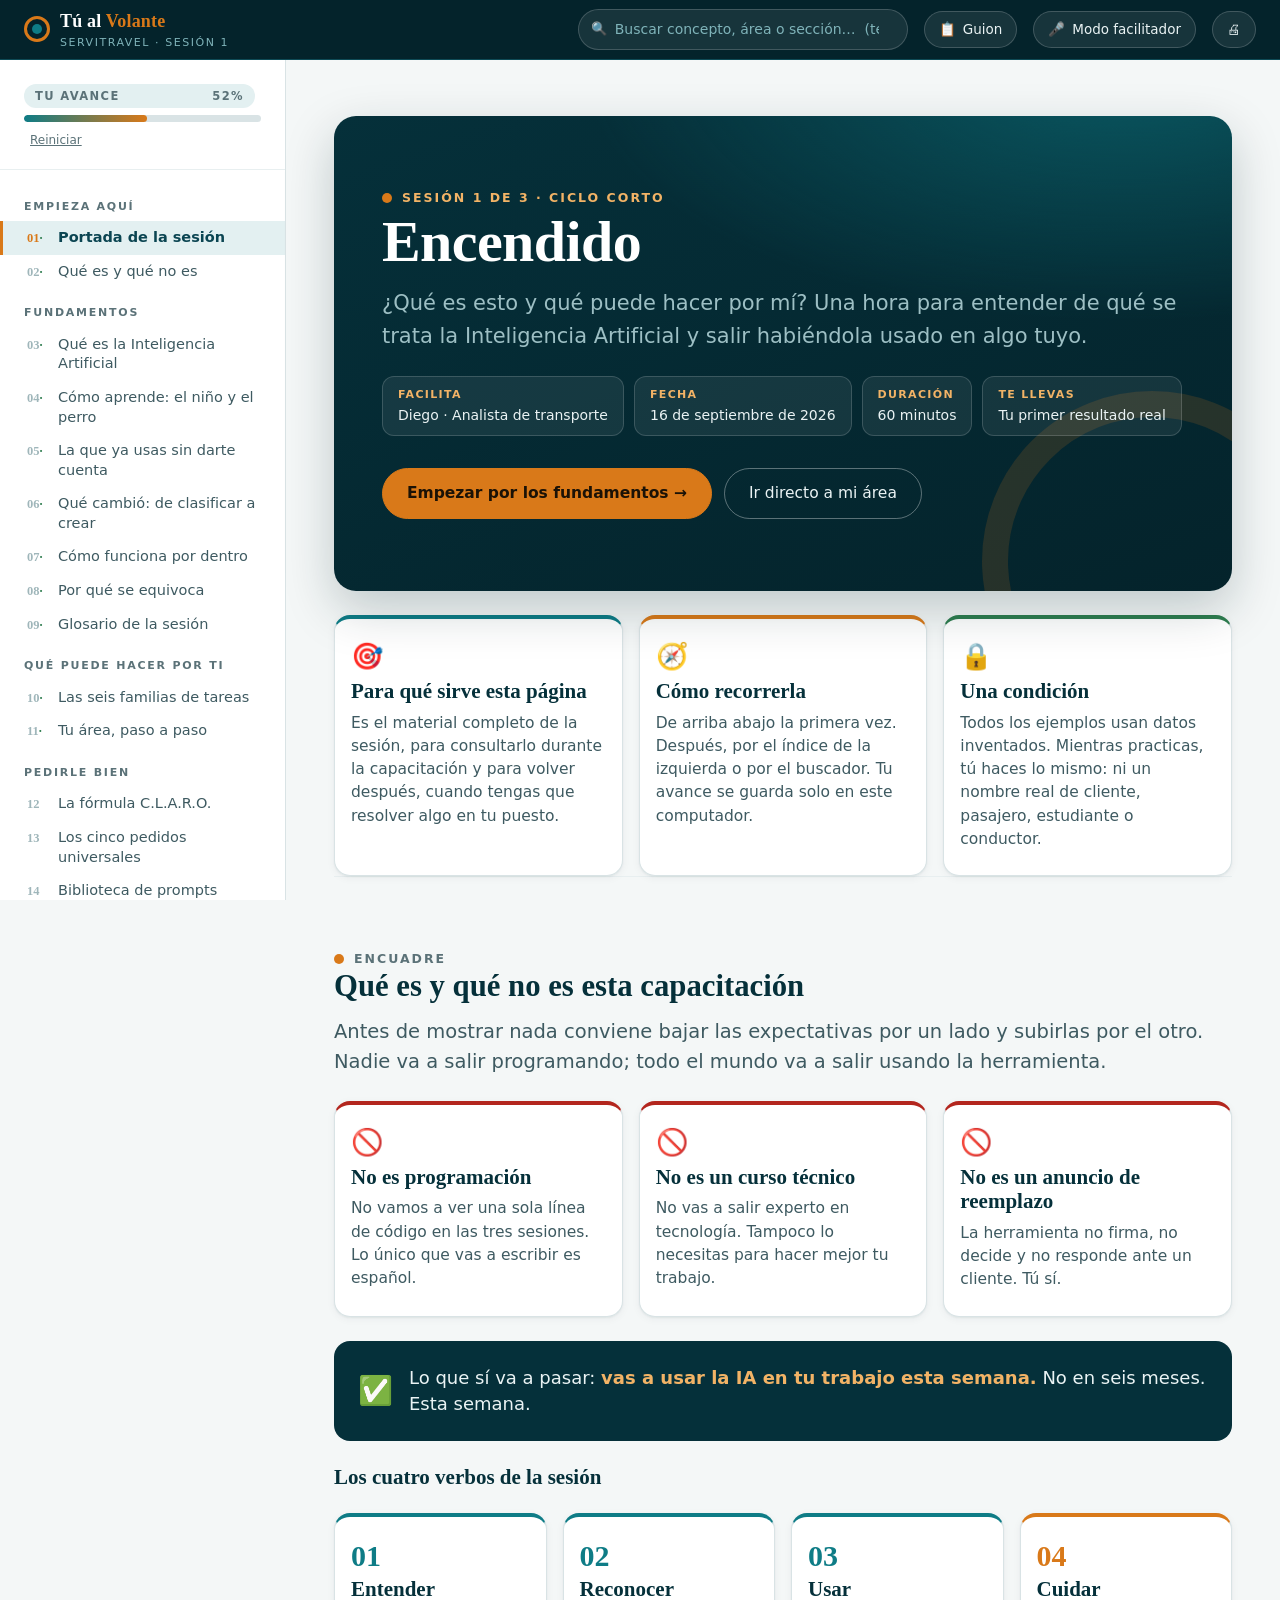
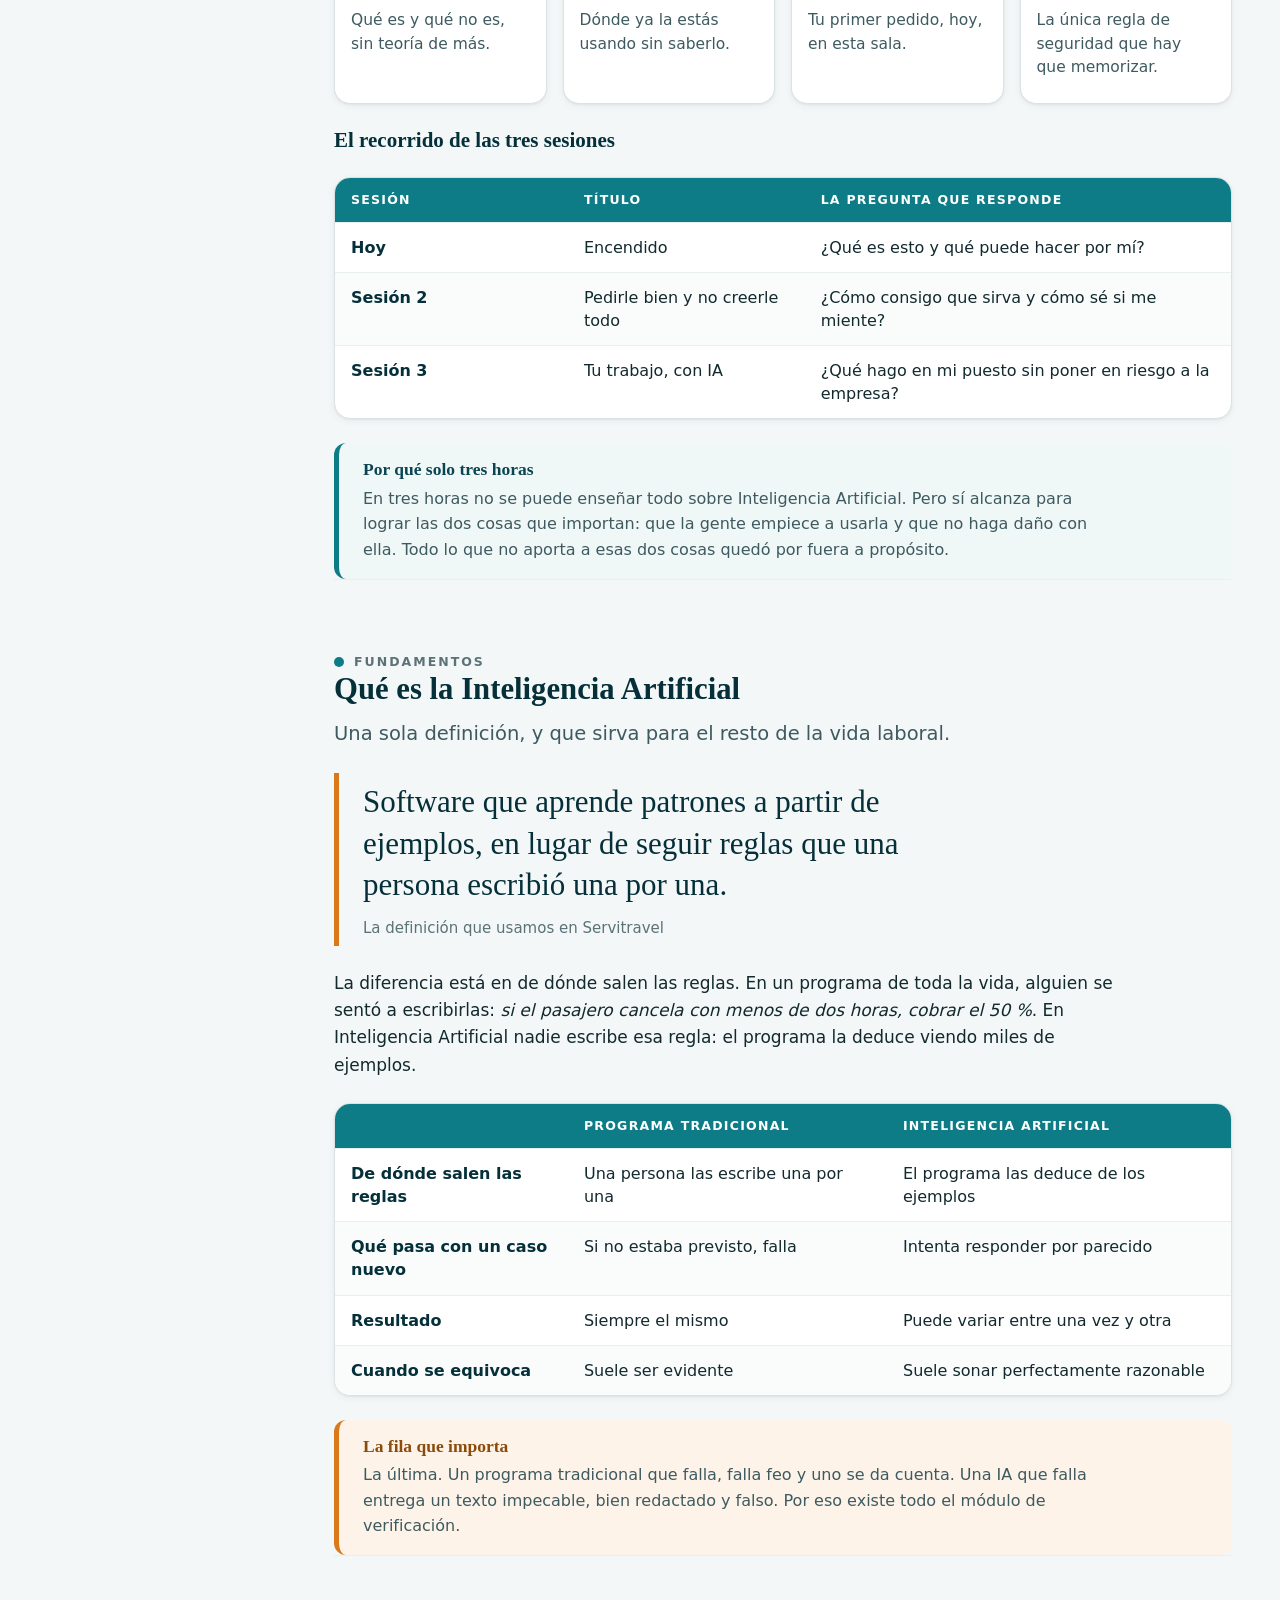
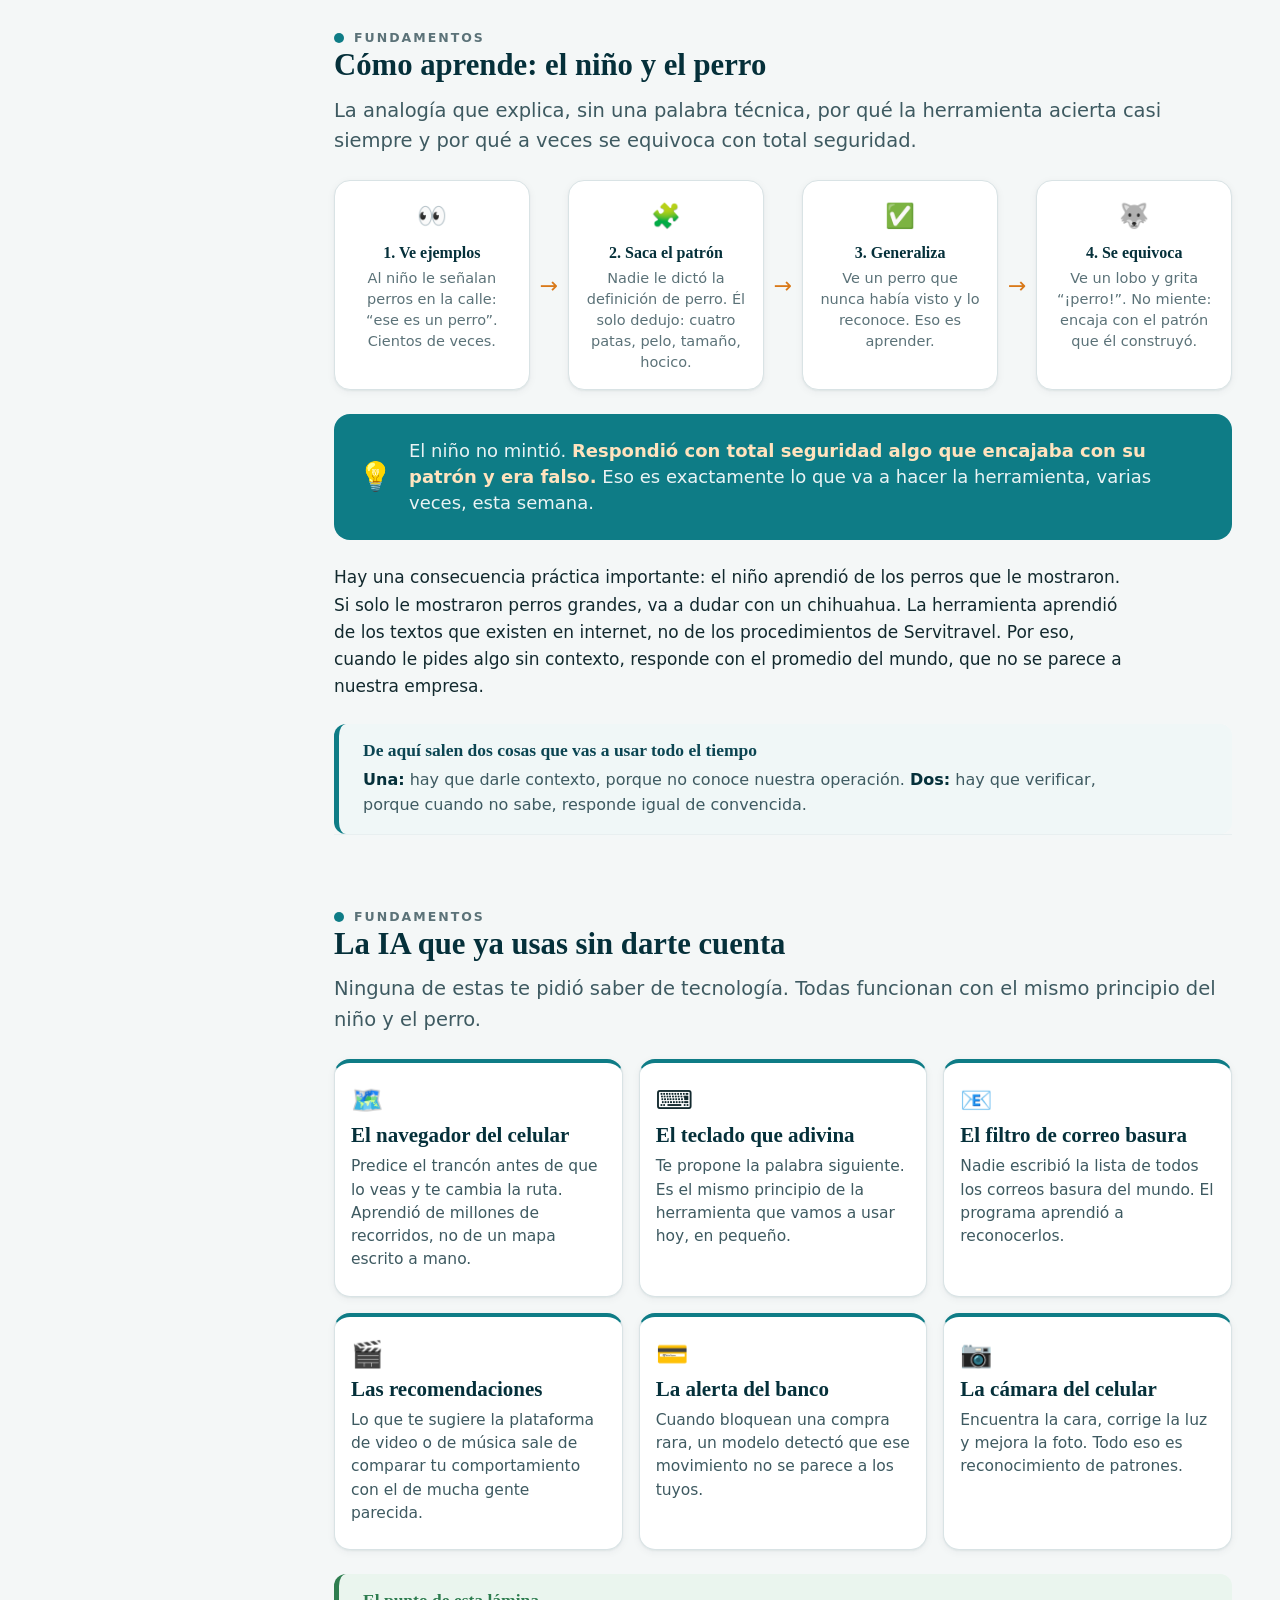
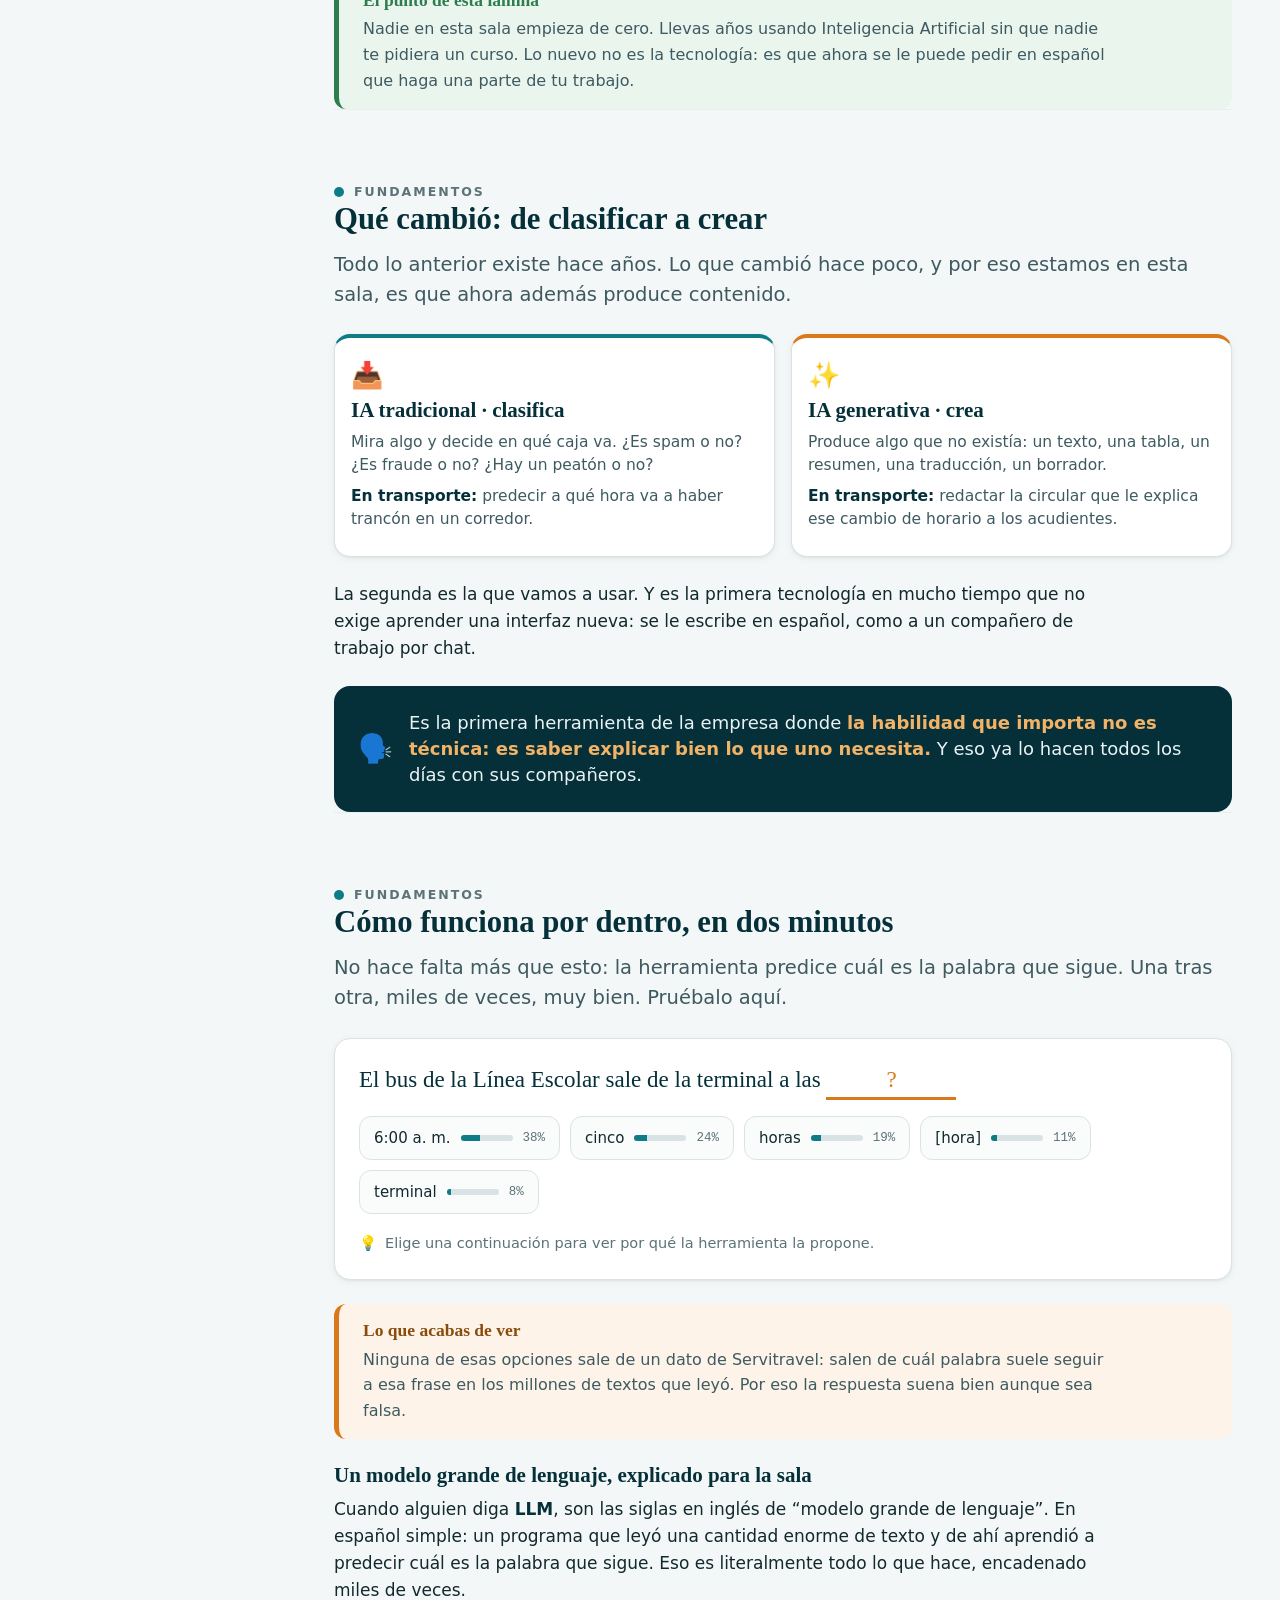
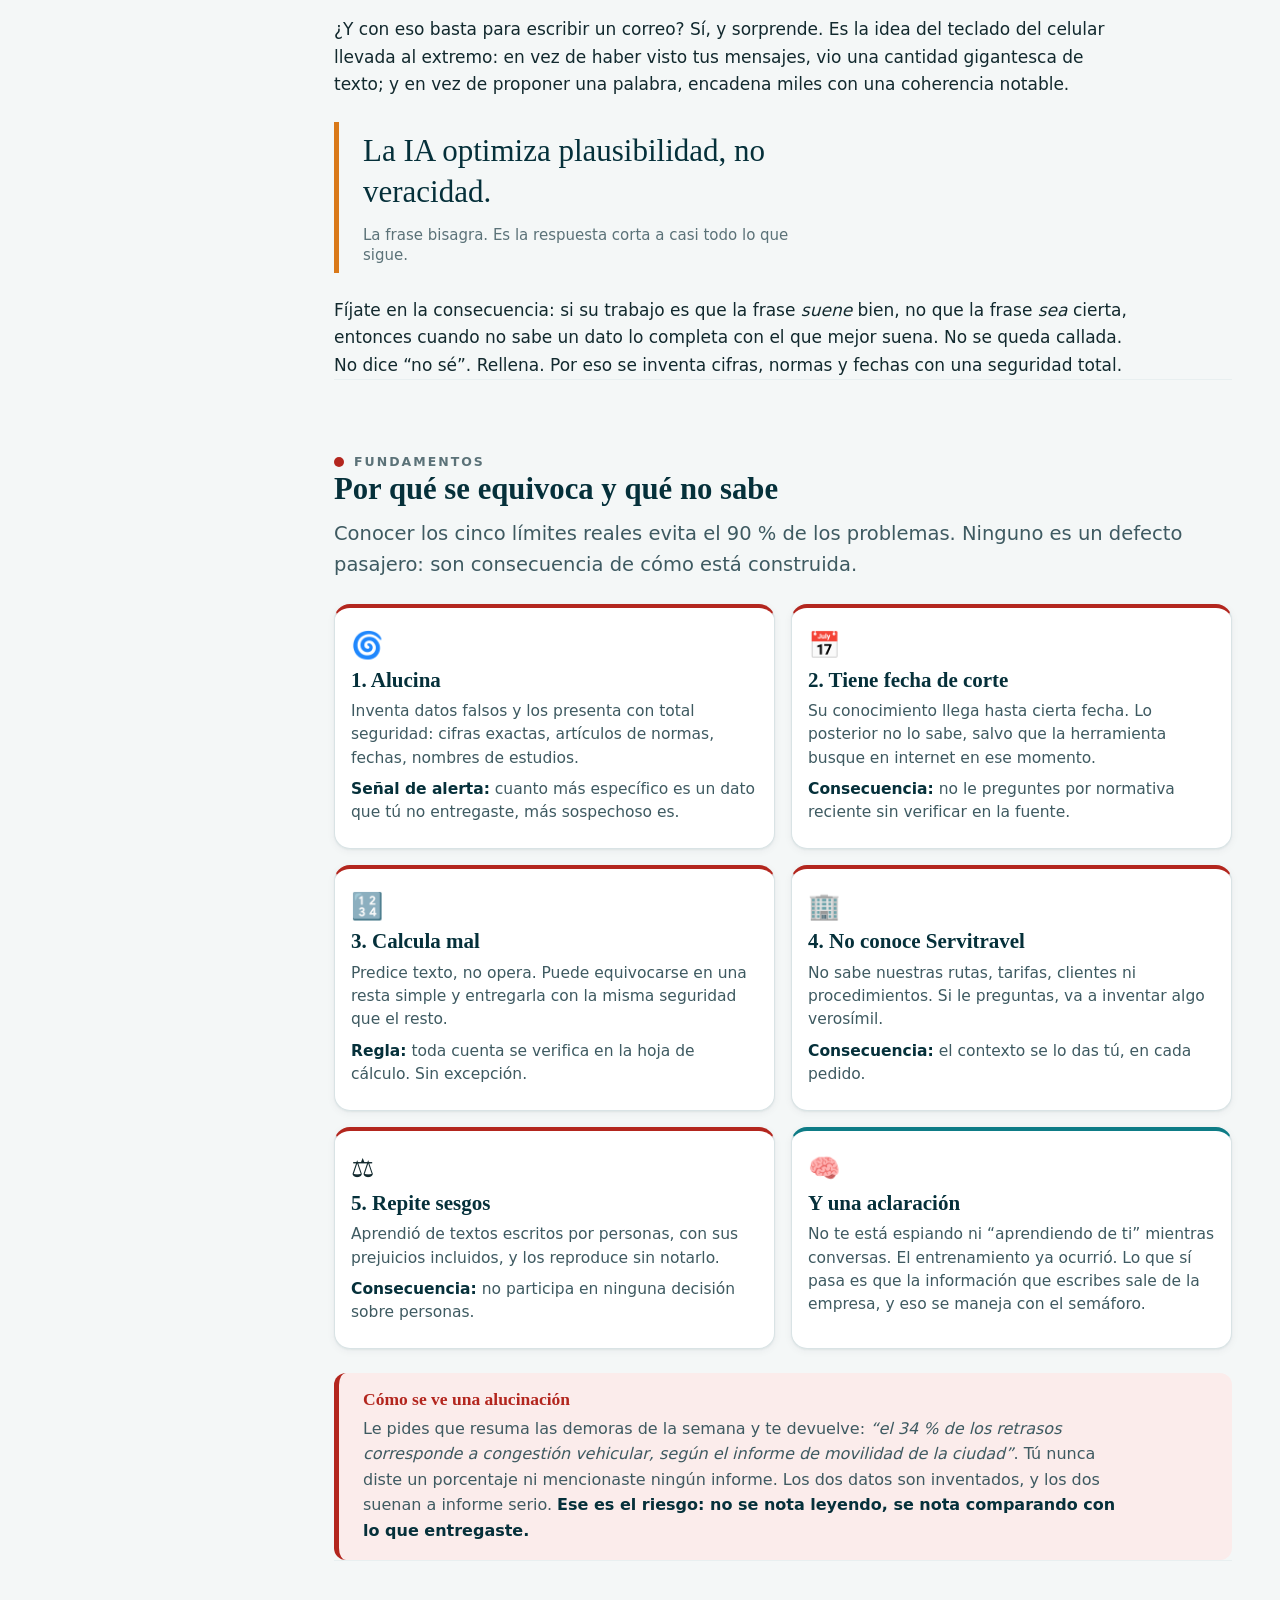
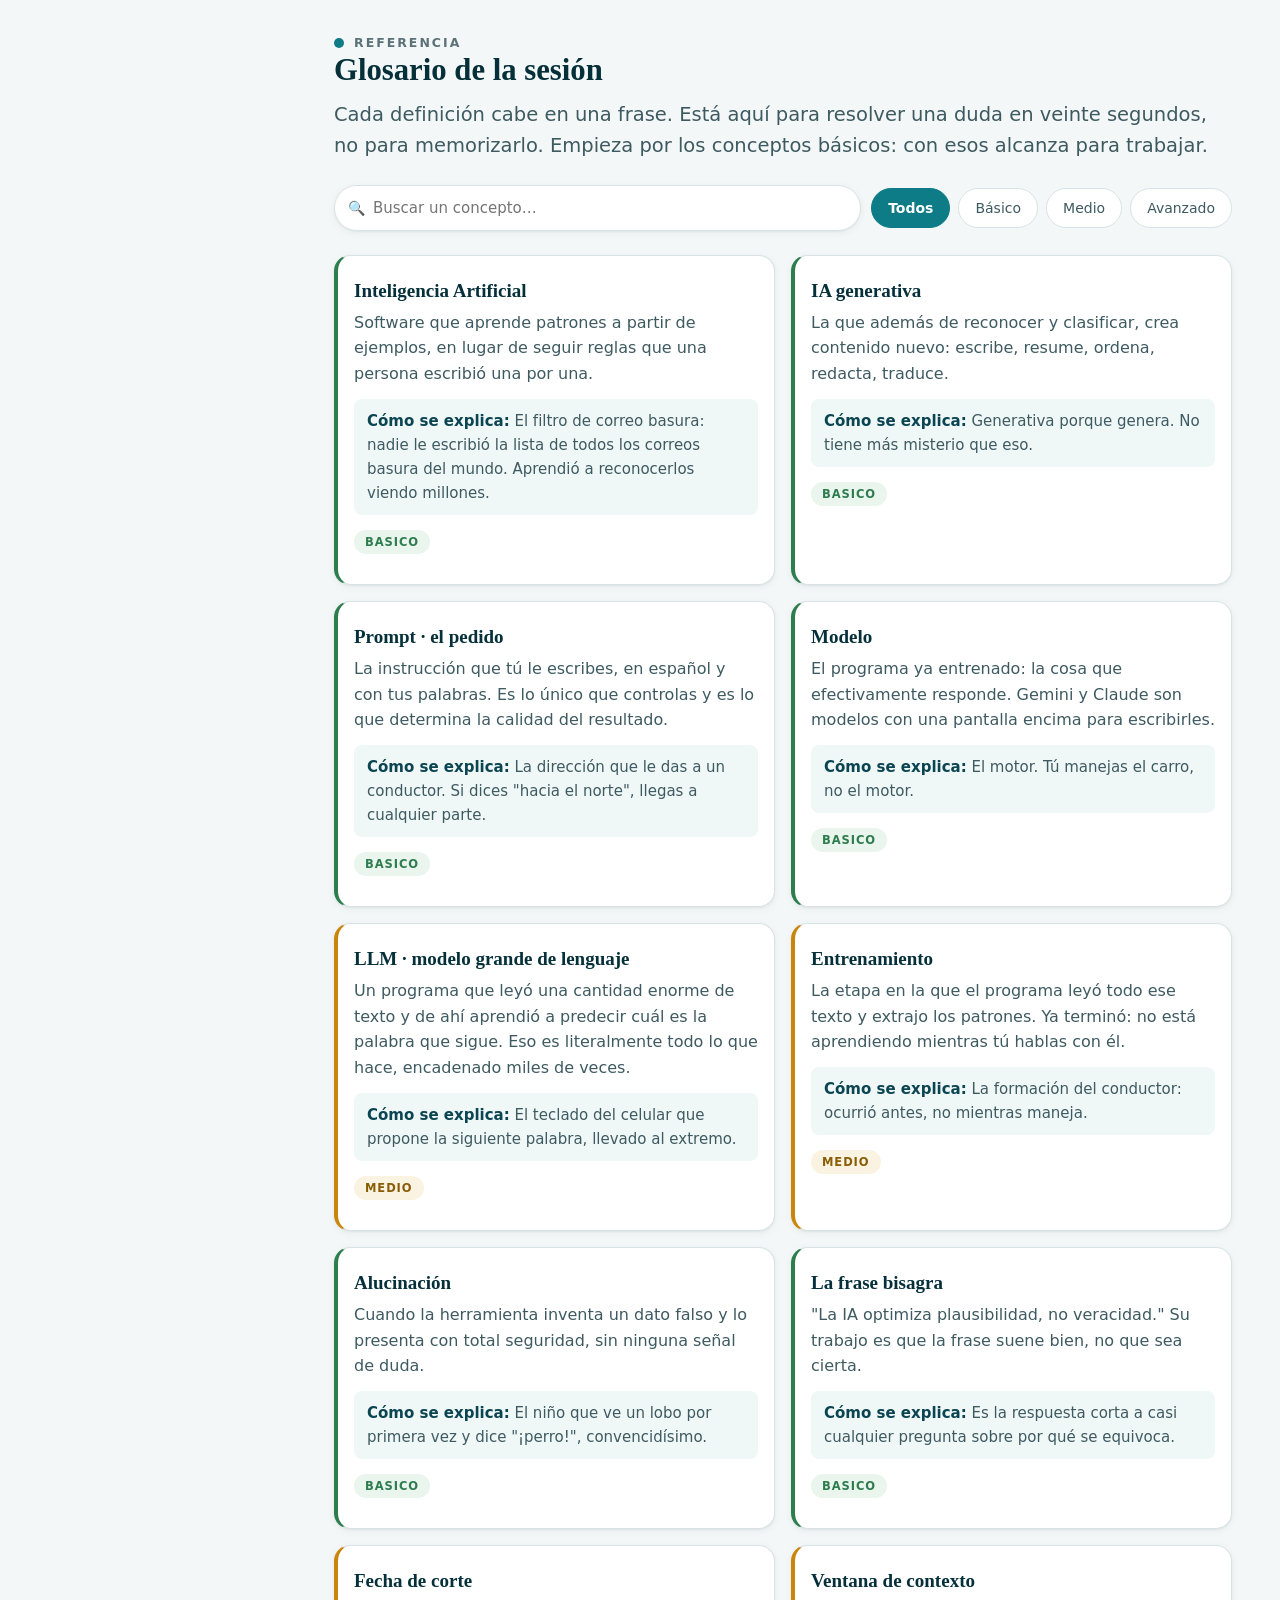
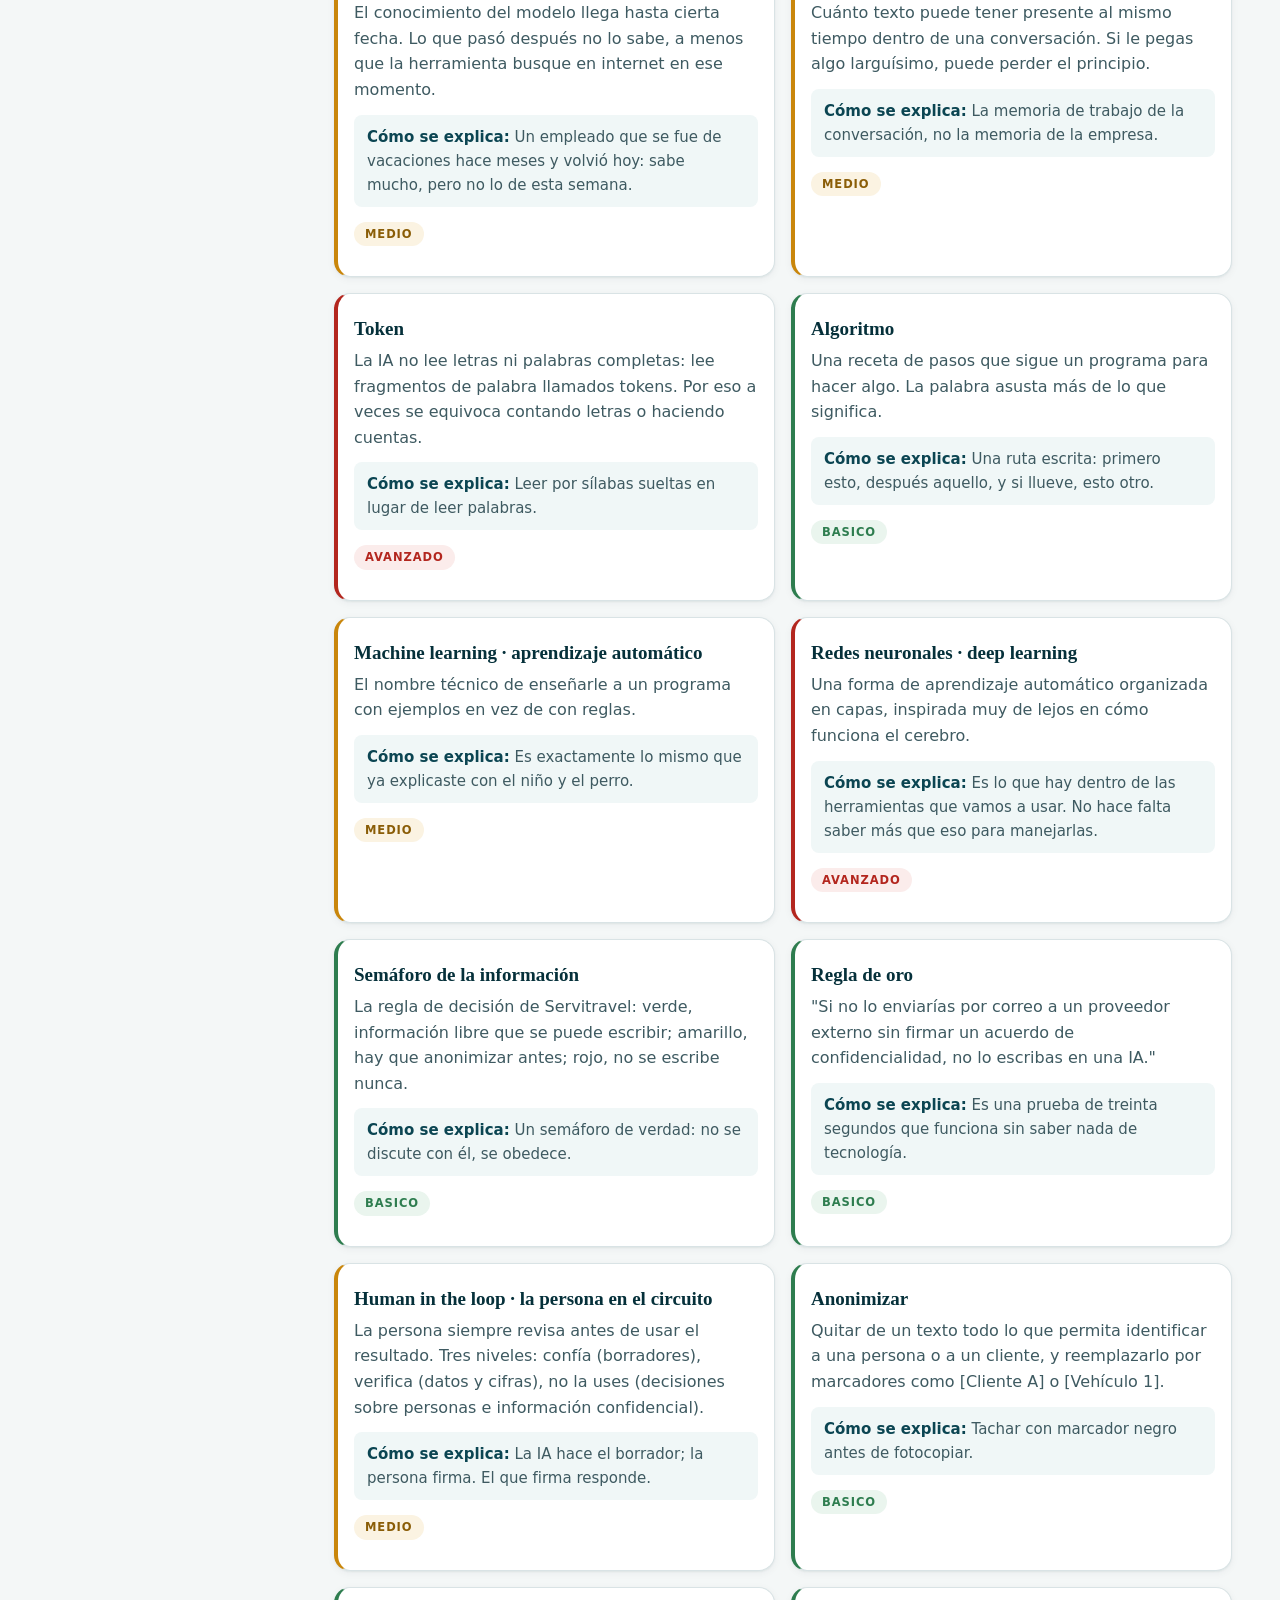
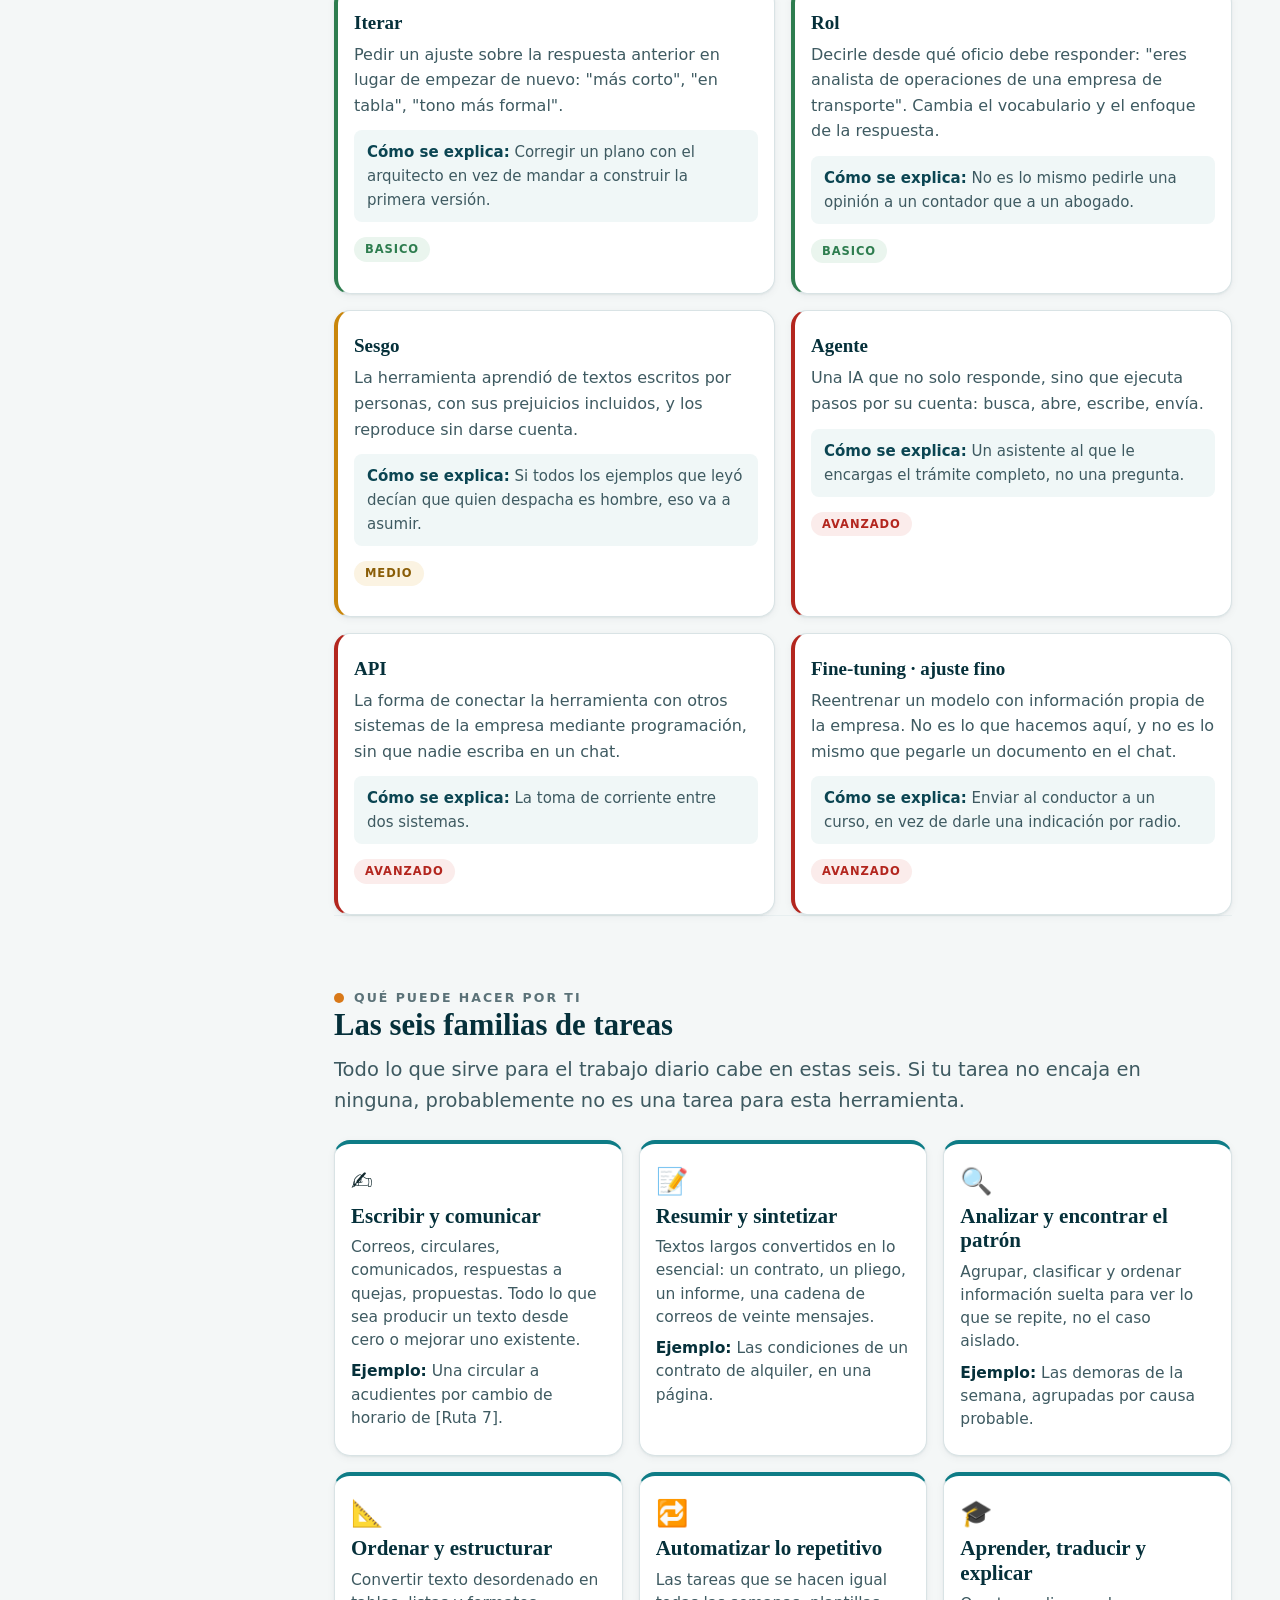
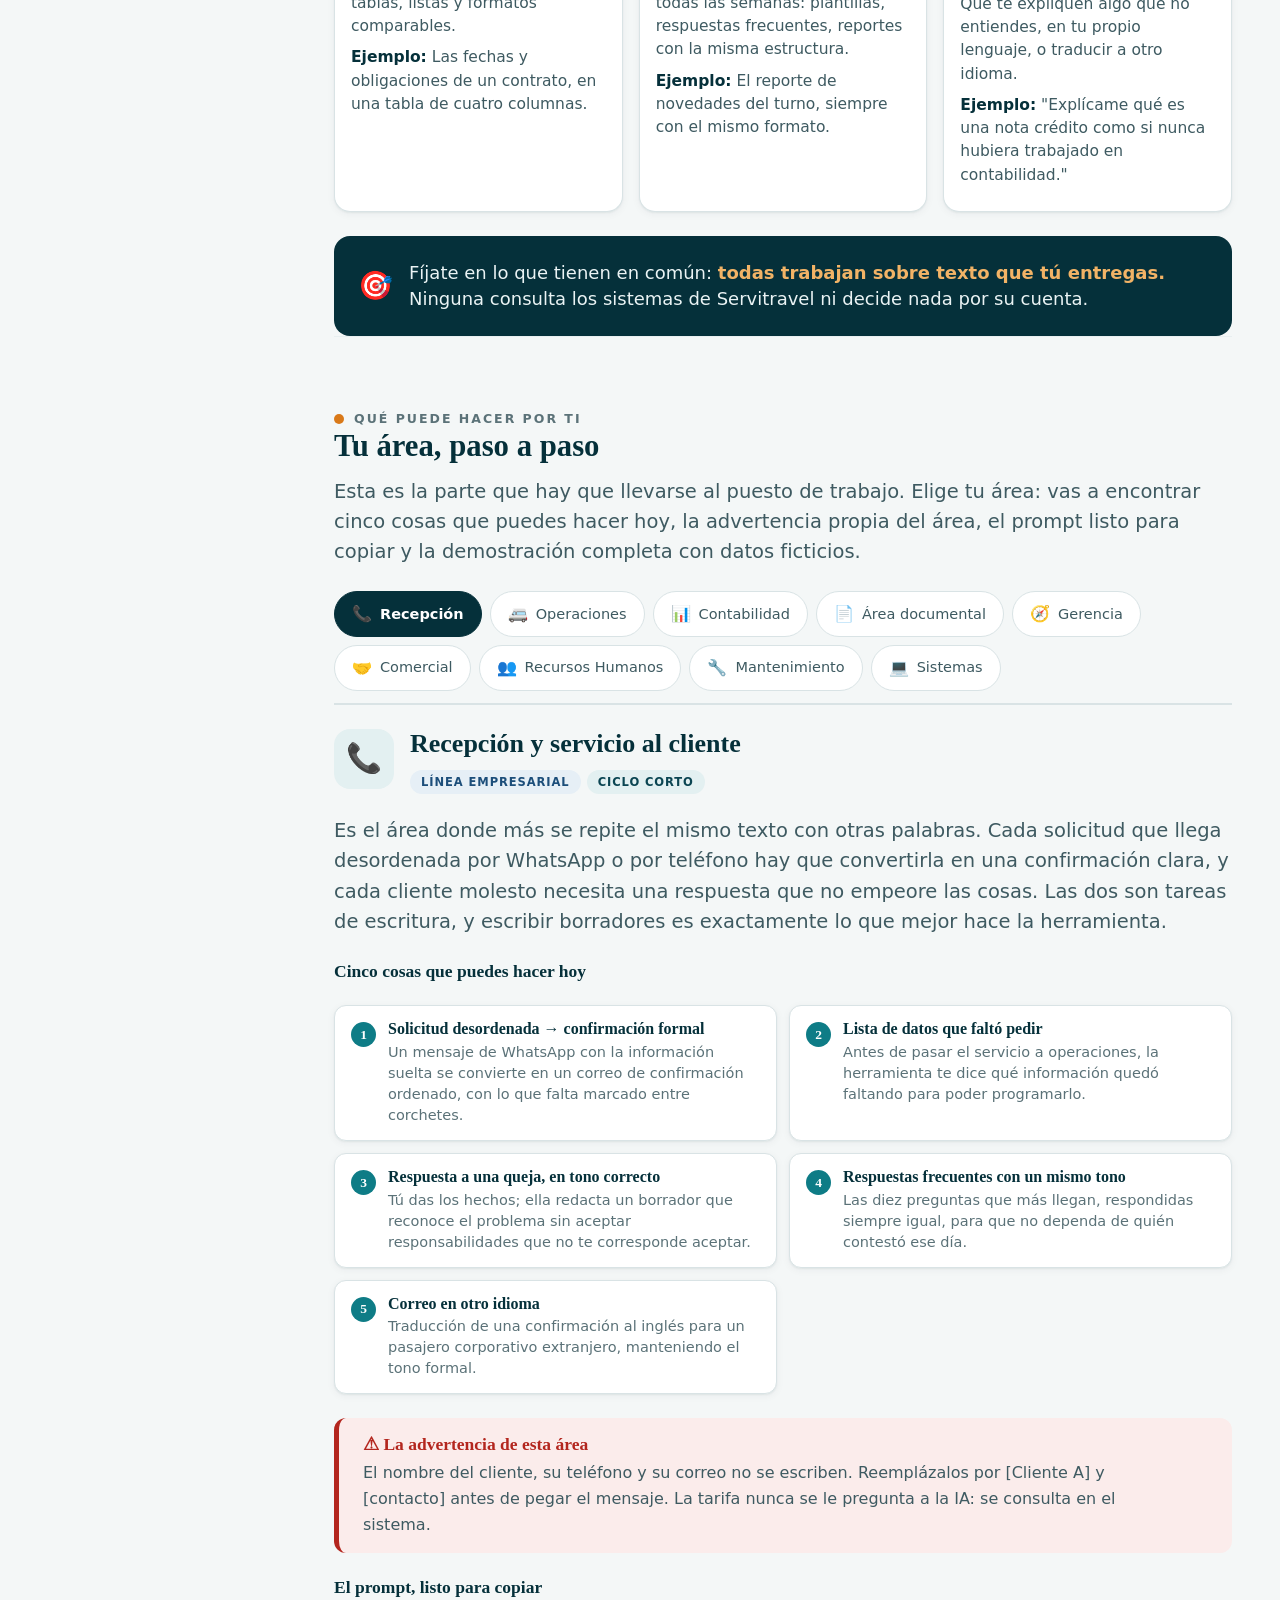
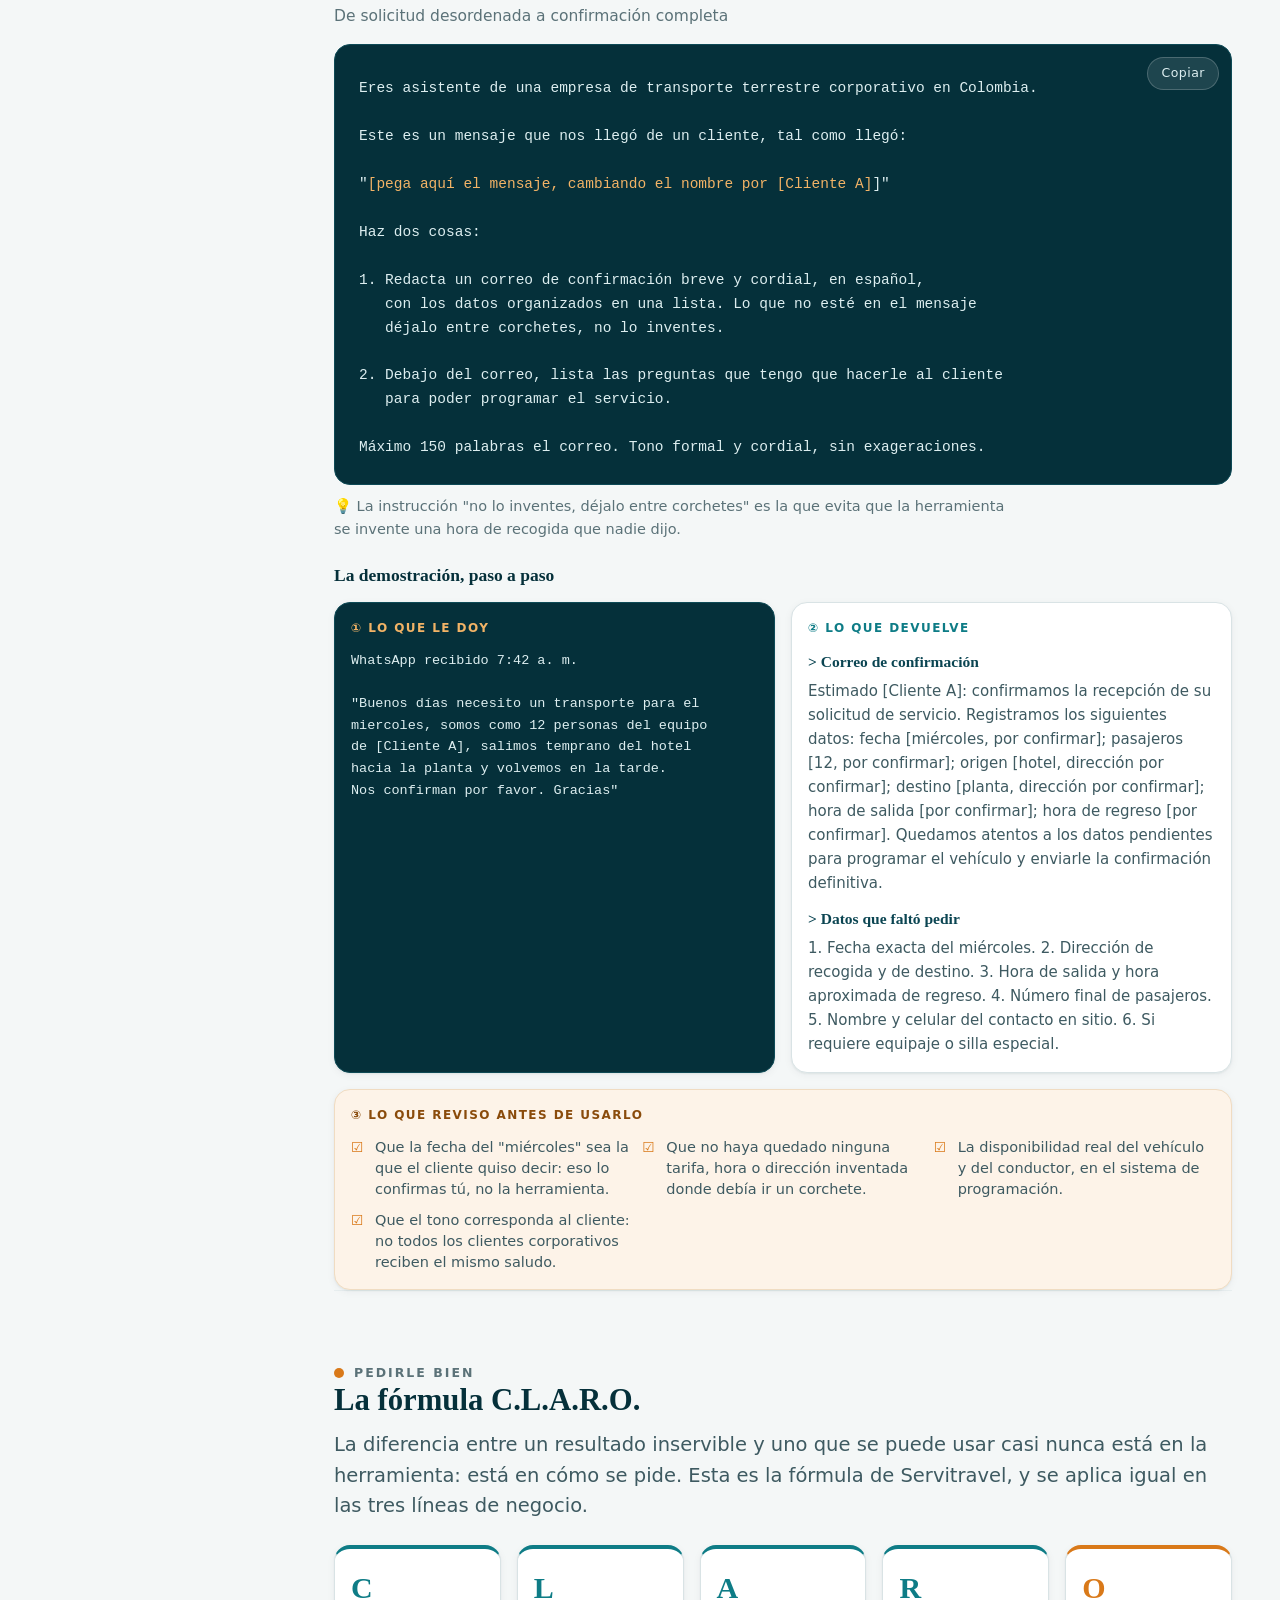
==== index.html @ c2499830 "Publica la Sesión 1 · Encendido como sitio navegable Material de la capacitación Tú al Volante · IA " ====
<!DOCTYPE html>
<html lang="es">
<head>
<meta charset="UTF-8">
<meta name="viewport" content="width=device-width, initial-scale=1">
<title>Tú al Volante · Sesión 1: Encendido · Servitravel</title>
<meta name="description" content="Capacitación interna de Servitravel en Inteligencia Artificial aplicada al trabajo diario. Sesión 1: Encendido.">
<link rel="stylesheet" href="assets/css/estilos.css">
<link rel="icon" href="data:image/svg+xml,<svg xmlns='http://www.w3.org/2000/svg' viewBox='0 0 100 100'><circle cx='50' cy='50' r='44' fill='none' stroke='%23D97919' stroke-width='12'/><circle cx='50' cy='50' r='18' fill='%230E7C86'/></svg>">
</head>
<body>

<!-- ============================ BARRA SUPERIOR ============================ -->
<header class="barra">
  <button class="boton-barra abrir-menu" id="btn-menu" aria-label="Abrir el índice">☰</button>

  <a href="#inicio" class="marca">
    <span class="rueda" aria-hidden="true"></span>
    <span>Tú al <em>Volante</em>
      <small>Servitravel · Sesión 1</small>
    </span>
  </a>

  <div class="separador"></div>

  <div class="buscador">
    <span class="lupa" aria-hidden="true">🔍</span>
    <input type="search" id="buscador-global" placeholder="Buscar concepto, área o sección…  (tecla /)" aria-label="Buscar en la sesión">
    <div id="resultados-busqueda" class="oculto" role="listbox"></div>
  </div>

  <a href="guion.html" class="boton-barra" title="Guion palabra por palabra de los 60 minutos">📋 <span>Guion</span></a>
  <button class="boton-barra" id="btn-facilitador" aria-pressed="false" title="Muestra el guion, las claves de los ejercicios y los tiempos (tecla F)">
    🎤 <span>Modo facilitador</span>
  </button>
  <button class="boton-barra" id="btn-imprimir" title="Imprimir o guardar en PDF">🖨</button>
</header>

<div class="velo" id="velo"></div>

<div class="envoltorio">

  <!-- ========================= ÍNDICE LATERAL ========================= -->
  <aside class="lateral" id="lateral">
    <div class="progreso">
      <div class="etiqueta">
        <span>Tu avance</span>
        <span id="progreso-cifra">0%</span>
      </div>
      <div class="riel"><div class="barra-int" id="progreso-barra"></div></div>
      <button id="progreso-reiniciar" style="font-size:12px;color:var(--texto-tenue);margin-top:8px;text-decoration:underline">Reiniciar</button>
    </div>

    <nav class="nav" id="nav" aria-label="Contenido de la sesión">
      <p class="nav-grupo">Empieza aquí</p>
      <a href="#inicio"><span class="indice">01</span><span>Portada de la sesión</span></a>
      <a href="#encuadre"><span class="indice">02</span><span>Qué es y qué no es</span></a>

      <p class="nav-grupo">Fundamentos</p>
      <a href="#que-es"><span class="indice">03</span><span>Qué es la Inteligencia Artificial</span></a>
      <a href="#como-aprende"><span class="indice">04</span><span>Cómo aprende: el niño y el perro</span></a>
      <a href="#ya-la-usas"><span class="indice">05</span><span>La que ya usas sin darte cuenta</span></a>
      <a href="#generativa"><span class="indice">06</span><span>Qué cambió: de clasificar a crear</span></a>
      <a href="#como-funciona"><span class="indice">07</span><span>Cómo funciona por dentro</span></a>
      <a href="#limites"><span class="indice">08</span><span>Por qué se equivoca</span></a>
      <a href="#glosario"><span class="indice">09</span><span>Glosario de la sesión</span></a>

      <p class="nav-grupo">Qué puede hacer por ti</p>
      <a href="#familias"><span class="indice">10</span><span>Las seis familias de tareas</span></a>
      <a href="#areas"><span class="indice">11</span><span>Tu área, paso a paso</span></a>

      <p class="nav-grupo">Pedirle bien</p>
      <a href="#claro"><span class="indice">12</span><span>La fórmula C.L.A.R.O.</span></a>
      <a href="#universales"><span class="indice">13</span><span>Los cinco pedidos universales</span></a>
      <a href="#biblioteca"><span class="indice">14</span><span>Biblioteca de prompts</span></a>

      <p class="nav-grupo">Reglas de tránsito</p>
      <a href="#regla-oro"><span class="indice">15</span><span>La regla de oro</span></a>
      <a href="#semaforo"><span class="indice">16</span><span>El semáforo de la información</span></a>
      <a href="#verificar"><span class="indice">17</span><span>Qué se verifica siempre</span></a>

      <p class="nav-grupo">Practica y cierra</p>
      <a href="#practica"><span class="indice">18</span><span>Ejercicios de la sesión</span></a>
      <a href="#repaso"><span class="indice">19</span><span>Repaso de 6 preguntas</span></a>
      <a href="#cierre"><span class="indice">20</span><span>Lo que te llevas</span></a>

      <p class="nav-grupo">Solo para quien dicta</p>
      <a href="#facilitador"><span class="indice">21</span><span>Guion, tiempos y montaje</span></a>
    </nav>

    <div class="nav-pie">
      <b style="color:var(--texto-medio)">Atajos</b><br>
      <kbd>/</kbd> buscar · <kbd>F</kbd> modo facilitador<br>
      <kbd>Esc</kbd> cerrar
      <p style="margin-top:12px">Material interno de Servitravel. Todos los ejemplos usan datos ficticios.</p>
    </div>
  </aside>

  <!-- ============================ CONTENIDO ============================ -->
  <main class="contenido">

    <!-- 01 ----------------------------------------------------------- -->
    <section class="seccion" id="inicio">
      <div class="columna">
        <div class="portada">
          <p class="antetitulo">Sesión 1 de 3 · Ciclo corto</p>
          <h1>Encendido</h1>
          <p class="entrada">¿Qué es esto y qué puede hacer por mí? Una hora para entender de qué se trata la Inteligencia Artificial y salir habiéndola usado en algo tuyo.</p>

          <div class="fichas">
            <div class="ficha"><b>Facilita</b>Diego · Analista de transporte</div>
            <div class="ficha"><b>Fecha</b>16 de septiembre de 2026</div>
            <div class="ficha"><b>Duración</b>60 minutos</div>
            <div class="ficha"><b>Te llevas</b>Tu primer resultado real</div>
          </div>

          <div class="acciones">
            <a href="#que-es" class="boton">Empezar por los fundamentos →</a>
            <a href="#areas" class="boton fantasma">Ir directo a mi área</a>
          </div>
        </div>

        <div class="rejilla r3">
          <article class="tarjeta">
            <span class="icono">🎯</span>
            <h3>Para qué sirve esta página</h3>
            <p>Es el material completo de la sesión, para consultarlo durante la capacitación y para volver después, cuando tengas que resolver algo en tu puesto.</p>
          </article>
          <article class="tarjeta ambar">
            <span class="icono">🧭</span>
            <h3>Cómo recorrerla</h3>
            <p>De arriba abajo la primera vez. Después, por el índice de la izquierda o por el buscador. Tu avance se guarda solo en este computador.</p>
          </article>
          <article class="tarjeta verde">
            <span class="icono">🔒</span>
            <h3>Una condición</h3>
            <p>Todos los ejemplos usan datos inventados. Mientras practicas, tú haces lo mismo: ni un nombre real de cliente, pasajero, estudiante o conductor.</p>
          </article>
        </div>

        <div class="nota-facilitador facilitador">
          <div class="titulo-panel">🎤 Apertura en frío · minutos 0 a 5</div>
          <p class="guion-hace">De pie, adelante, sin mirar la pantalla. Sin computador en la mano.</p>
          <div class="guion-dice">Buenos días. Gracias por venir. Antes de empezar quiero contarles de dónde salió esto.</div>
          <div class="guion-dice">Hace unas semanas me puse a mirar en qué se nos va el tiempo. Y encontré una cosa que se repite en todas las áreas: recepción, operaciones, contabilidad, documental, gerencia. Todas. Buena parte del día se nos va escribiendo lo mismo de otra manera. Un correo. Un informe. Un resumen de algo que ya está escrito en otro lado.</div>
          <p class="guion-hace">Pausa de dos segundos.</p>
          <div class="guion-dice">Esa parte del trabajo hoy se puede hacer en una fracción del tiempo. Y no hay que saber nada de tecnología para lograrlo. De eso se trata esto.</div>
          <p class="guion-hace">Levanta tú la mano primero: la gente copia el gesto. Pregunta quién ha usado alguna herramienta de IA, aunque haya sido una vez. Cuenta en voz alta. Si hay pocas manos: "es exactamente el grupo para el que está diseñado esto". Si hay muchas: "que uno la haya usado no quiere decir que la esté usando bien".</p>
        </div>
      </div>
    </section>

    <!-- 02 ----------------------------------------------------------- -->
    <section class="seccion" id="encuadre">
      <div class="columna">
        <p class="antetitulo">Encuadre</p>
        <h2>Qué es y qué no es esta capacitación</h2>
        <p class="entrada">Antes de mostrar nada conviene bajar las expectativas por un lado y subirlas por el otro. Nadie va a salir programando; todo el mundo va a salir usando la herramienta.</p>

        <div class="rejilla r3">
          <article class="tarjeta roja">
            <span class="icono">🚫</span>
            <h3>No es programación</h3>
            <p>No vamos a ver una sola línea de código en las tres sesiones. Lo único que vas a escribir es español.</p>
          </article>
          <article class="tarjeta roja">
            <span class="icono">🚫</span>
            <h3>No es un curso técnico</h3>
            <p>No vas a salir experto en tecnología. Tampoco lo necesitas para hacer mejor tu trabajo.</p>
          </article>
          <article class="tarjeta roja">
            <span class="icono">🚫</span>
            <h3>No es un anuncio de reemplazo</h3>
            <p>La herramienta no firma, no decide y no responde ante un cliente. Tú sí.</p>
          </article>
        </div>

        <div class="franja">
          <span class="em" aria-hidden="true">✅</span>
          <p>Lo que sí va a pasar: <b>vas a usar la IA en tu trabajo esta semana.</b> No en seis meses. Esta semana.</p>
        </div>

        <h3 class="bloque">Los cuatro verbos de la sesión</h3>
        <div class="rejilla r4">
          <article class="tarjeta"><div class="cifra">01</div><h3>Entender</h3><p>Qué es y qué no es, sin teoría de más.</p></article>
          <article class="tarjeta"><div class="cifra">02</div><h3>Reconocer</h3><p>Dónde ya la estás usando sin saberlo.</p></article>
          <article class="tarjeta"><div class="cifra">03</div><h3>Usar</h3><p>Tu primer pedido, hoy, en esta sala.</p></article>
          <article class="tarjeta ambar"><div class="cifra">04</div><h3>Cuidar</h3><p>La única regla de seguridad que hay que memorizar.</p></article>
        </div>

        <h3 class="bloque">El recorrido de las tres sesiones</h3>
        <div class="tabla-envoltura">
          <table>
            <thead><tr><th>Sesión</th><th>Título</th><th>La pregunta que responde</th></tr></thead>
            <tbody>
              <tr><td class="clave">Hoy</td><td>Encendido</td><td>¿Qué es esto y qué puede hacer por mí?</td></tr>
              <tr><td class="clave">Sesión 2</td><td>Pedirle bien y no creerle todo</td><td>¿Cómo consigo que sirva y cómo sé si me miente?</td></tr>
              <tr><td class="clave">Sesión 3</td><td>Tu trabajo, con IA</td><td>¿Qué hago en mi puesto sin poner en riesgo a la empresa?</td></tr>
            </tbody>
          </table>
        </div>

        <div class="aviso">
          <h4>Por qué solo tres horas</h4>
          <p>En tres horas no se puede enseñar todo sobre Inteligencia Artificial. Pero sí alcanza para lograr las dos cosas que importan: que la gente empiece a usarla y que no haga daño con ella. Todo lo que no aporta a esas dos cosas quedó por fuera a propósito.</p>
        </div>
      </div>
    </section>

    <!-- 03 ----------------------------------------------------------- -->
    <section class="seccion" id="que-es">
      <div class="columna">
        <p class="antetitulo t">Fundamentos</p>
        <h2>Qué es la Inteligencia Artificial</h2>
        <p class="entrada">Una sola definición, y que sirva para el resto de la vida laboral.</p>

        <div class="cita ancha">
          Software que aprende patrones a partir de ejemplos, en lugar de seguir reglas que una persona escribió una por una.
          <cite>La definición que usamos en Servitravel</cite>
        </div>

        <p class="bloque">La diferencia está en de dónde salen las reglas. En un programa de toda la vida, alguien se sentó a escribirlas: <em>si el pasajero cancela con menos de dos horas, cobrar el 50 %</em>. En Inteligencia Artificial nadie escribe esa regla: el programa la deduce viendo miles de ejemplos.</p>

        <div class="tabla-envoltura">
          <table>
            <thead><tr><th>&nbsp;</th><th>Programa tradicional</th><th>Inteligencia Artificial</th></tr></thead>
            <tbody>
              <tr><td class="clave">De dónde salen las reglas</td><td>Una persona las escribe una por una</td><td>El programa las deduce de los ejemplos</td></tr>
              <tr><td class="clave">Qué pasa con un caso nuevo</td><td>Si no estaba previsto, falla</td><td>Intenta responder por parecido</td></tr>
              <tr><td class="clave">Resultado</td><td>Siempre el mismo</td><td>Puede variar entre una vez y otra</td></tr>
              <tr><td class="clave">Cuando se equivoca</td><td>Suele ser evidente</td><td>Suele sonar perfectamente razonable</td></tr>
            </tbody>
          </table>
        </div>

        <div class="aviso clave">
          <h4>La fila que importa</h4>
          <p>La última. Un programa tradicional que falla, falla feo y uno se da cuenta. Una IA que falla entrega un texto impecable, bien redactado y falso. Por eso existe todo el módulo de verificación.</p>
        </div>

        <div class="nota-facilitador facilitador">
          <div class="titulo-panel">🎤 Cómo dictarlo · minutos 10 a 14</div>
          <p class="guion-hace">Escribe la definición en el tablero antes de mostrar la tabla. Que quede a la vista toda la hora.</p>
          <div class="guion-dice">Fíjense en la última fila, porque es la que les va a servir el resto del año: cuando un programa normal se equivoca, ustedes se dan cuenta. Cuando esta se equivoca, les entrega un párrafo perfecto que dice una mentira. Y eso no se nota leyendo bonito.</div>
        </div>
      </div>
    </section>

    <!-- 04 ----------------------------------------------------------- -->
    <section class="seccion" id="como-aprende">
      <div class="columna">
        <p class="antetitulo t">Fundamentos</p>
        <h2>Cómo aprende: el niño y el perro</h2>
        <p class="entrada">La analogía que explica, sin una palabra técnica, por qué la herramienta acierta casi siempre y por qué a veces se equivoca con total seguridad.</p>

        <div class="flujo">
          <div class="paso"><span class="icono">👀</span><h4>1. Ve ejemplos</h4><p>Al niño le señalan perros en la calle: “ese es un perro”. Cientos de veces.</p></div>
          <div class="flecha" aria-hidden="true">→</div>
          <div class="paso"><span class="icono">🧩</span><h4>2. Saca el patrón</h4><p>Nadie le dictó la definición de perro. Él solo dedujo: cuatro patas, pelo, tamaño, hocico.</p></div>
          <div class="flecha" aria-hidden="true">→</div>
          <div class="paso"><span class="icono">✅</span><h4>3. Generaliza</h4><p>Ve un perro que nunca había visto y lo reconoce. Eso es aprender.</p></div>
          <div class="flecha" aria-hidden="true">→</div>
          <div class="paso"><span class="icono">🐺</span><h4>4. Se equivoca</h4><p>Ve un lobo y grita “¡perro!”. No miente: encaja con el patrón que él construyó.</p></div>
        </div>

        <div class="franja teal">
          <span class="em" aria-hidden="true">💡</span>
          <p>El niño no mintió. <b>Respondió con total seguridad algo que encajaba con su patrón y era falso.</b> Eso es exactamente lo que va a hacer la herramienta, varias veces, esta semana.</p>
        </div>

        <p class="bloque">Hay una consecuencia práctica importante: el niño aprendió de los perros que le mostraron. Si solo le mostraron perros grandes, va a dudar con un chihuahua. La herramienta aprendió de los textos que existen en internet, no de los procedimientos de Servitravel. Por eso, cuando le pides algo sin contexto, responde con el promedio del mundo, que no se parece a nuestra empresa.</p>

        <div class="aviso">
          <h4>De aquí salen dos cosas que vas a usar todo el tiempo</h4>
          <p><strong>Una:</strong> hay que darle contexto, porque no conoce nuestra operación. <strong>Dos:</strong> hay que verificar, porque cuando no sabe, responde igual de convencida.</p>
        </div>
      </div>
    </section>

    <!-- 05 ----------------------------------------------------------- -->
    <section class="seccion" id="ya-la-usas">
      <div class="columna">
        <p class="antetitulo t">Fundamentos</p>
        <h2>La IA que ya usas sin darte cuenta</h2>
        <p class="entrada">Ninguna de estas te pidió saber de tecnología. Todas funcionan con el mismo principio del niño y el perro.</p>

        <div class="rejilla r3">
          <article class="tarjeta">
            <span class="icono">🗺️</span><h3>El navegador del celular</h3>
            <p>Predice el trancón antes de que lo veas y te cambia la ruta. Aprendió de millones de recorridos, no de un mapa escrito a mano.</p>
          </article>
          <article class="tarjeta">
            <span class="icono">⌨️</span><h3>El teclado que adivina</h3>
            <p>Te propone la palabra siguiente. Es el mismo principio de la herramienta que vamos a usar hoy, en pequeño.</p>
          </article>
          <article class="tarjeta">
            <span class="icono">📧</span><h3>El filtro de correo basura</h3>
            <p>Nadie escribió la lista de todos los correos basura del mundo. El programa aprendió a reconocerlos.</p>
          </article>
          <article class="tarjeta">
            <span class="icono">🎬</span><h3>Las recomendaciones</h3>
            <p>Lo que te sugiere la plataforma de video o de música sale de comparar tu comportamiento con el de mucha gente parecida.</p>
          </article>
          <article class="tarjeta">
            <span class="icono">💳</span><h3>La alerta del banco</h3>
            <p>Cuando bloquean una compra rara, un modelo detectó que ese movimiento no se parece a los tuyos.</p>
          </article>
          <article class="tarjeta">
            <span class="icono">📷</span><h3>La cámara del celular</h3>
            <p>Encuentra la cara, corrige la luz y mejora la foto. Todo eso es reconocimiento de patrones.</p>
          </article>
        </div>

        <div class="aviso ok">
          <h4>El punto de esta lámina</h4>
          <p>Nadie en esta sala empieza de cero. Llevas años usando Inteligencia Artificial sin que nadie te pidiera un curso. Lo nuevo no es la tecnología: es que ahora se le puede pedir en español que haga una parte de tu trabajo.</p>
        </div>
      </div>
    </section>

    <!-- 06 ----------------------------------------------------------- -->
    <section class="seccion" id="generativa">
      <div class="columna">
        <p class="antetitulo t">Fundamentos</p>
        <h2>Qué cambió: de clasificar a crear</h2>
        <p class="entrada">Todo lo anterior existe hace años. Lo que cambió hace poco, y por eso estamos en esta sala, es que ahora además produce contenido.</p>

        <div class="rejilla r2">
          <article class="tarjeta">
            <span class="icono">📥</span>
            <h3>IA tradicional · clasifica</h3>
            <p>Mira algo y decide en qué caja va. ¿Es spam o no? ¿Es fraude o no? ¿Hay un peatón o no?</p>
            <p class="tenue"><b>En transporte:</b> predecir a qué hora va a haber trancón en un corredor.</p>
          </article>
          <article class="tarjeta ambar">
            <span class="icono">✨</span>
            <h3>IA generativa · crea</h3>
            <p>Produce algo que no existía: un texto, una tabla, un resumen, una traducción, un borrador.</p>
            <p class="tenue"><b>En transporte:</b> redactar la circular que le explica ese cambio de horario a los acudientes.</p>
          </article>
        </div>

        <p class="bloque">La segunda es la que vamos a usar. Y es la primera tecnología en mucho tiempo que no exige aprender una interfaz nueva: se le escribe en español, como a un compañero de trabajo por chat.</p>

        <div class="franja">
          <span class="em" aria-hidden="true">🗣️</span>
          <p>Es la primera herramienta de la empresa donde <b>la habilidad que importa no es técnica: es saber explicar bien lo que uno necesita.</b> Y eso ya lo hacen todos los días con sus compañeros.</p>
        </div>
      </div>
    </section>

    <!-- 07 ----------------------------------------------------------- -->
    <section class="seccion" id="como-funciona">
      <div class="columna">
        <p class="antetitulo t">Fundamentos</p>
        <h2>Cómo funciona por dentro, en dos minutos</h2>
        <p class="entrada">No hace falta más que esto: la herramienta predice cuál es la palabra que sigue. Una tras otra, miles de veces, muy bien. Pruébalo aquí.</p>

        <div class="predictor">
          <p class="frase" id="predictor-frase"></p>
          <div class="opciones-token" id="predictor-opciones"></div>
          <p class="consejo" style="margin-top:18px">💡 <span id="predictor-nota"></span></p>
        </div>

        <div class="aviso clave">
          <h4>Lo que acabas de ver</h4>
          <p id="predictor-cierre"></p>
        </div>

        <h3 class="bloque">Un modelo grande de lenguaje, explicado para la sala</h3>
        <p>Cuando alguien diga <strong>LLM</strong>, son las siglas en inglés de “modelo grande de lenguaje”. En español simple: un programa que leyó una cantidad enorme de texto y de ahí aprendió a predecir cuál es la palabra que sigue. Eso es literalmente todo lo que hace, encadenado miles de veces.</p>

        <p>¿Y con eso basta para escribir un correo? Sí, y sorprende. Es la idea del teclado del celular llevada al extremo: en vez de haber visto tus mensajes, vio una cantidad gigantesca de texto; y en vez de proponer una palabra, encadena miles con una coherencia notable.</p>

        <div class="cita">
          La IA optimiza plausibilidad, no veracidad.
          <cite>La frase bisagra. Es la respuesta corta a casi todo lo que sigue.</cite>
        </div>

        <p class="bloque">Fíjate en la consecuencia: si su trabajo es que la frase <em>suene</em> bien, no que la frase <em>sea</em> cierta, entonces cuando no sabe un dato lo completa con el que mejor suena. No se queda callada. No dice “no sé”. Rellena. Por eso se inventa cifras, normas y fechas con una seguridad total.</p>

        <div class="nota-facilitador facilitador">
          <div class="titulo-panel">🎤 Cómo dictarlo · minutos 22 a 26</div>
          <p class="guion-hace">Haz clic en las opciones del predictor en vivo, una por una, empezando por la más probable.</p>
          <div class="guion-dice">Ninguna de estas palabras salió de un dato de Servitravel. Salieron de cuál palabra suele ir después de esa frase en los millones de textos que leyó. Por eso la respuesta suena bien aunque sea falsa. Ahí está todo lo que hay que entender hoy.</div>
          <p class="guion-hace">Si alguien pregunta por tokens, respóndelo en veinte segundos con la tarjeta del glosario y vuelve. No abras el tema.</p>
        </div>
      </div>
    </section>

    <!-- 08 ----------------------------------------------------------- -->
    <section class="seccion" id="limites">
      <div class="columna">
        <p class="antetitulo r">Fundamentos</p>
        <h2>Por qué se equivoca y qué no sabe</h2>
        <p class="entrada">Conocer los cinco límites reales evita el 90 % de los problemas. Ninguno es un defecto pasajero: son consecuencia de cómo está construida.</p>

        <div class="rejilla r2">
          <article class="tarjeta roja">
            <span class="icono">🌀</span><h3>1. Alucina</h3>
            <p>Inventa datos falsos y los presenta con total seguridad: cifras exactas, artículos de normas, fechas, nombres de estudios.</p>
            <p class="tenue"><b>Señal de alerta:</b> cuanto más específico es un dato que tú no entregaste, más sospechoso es.</p>
          </article>
          <article class="tarjeta roja">
            <span class="icono">📅</span><h3>2. Tiene fecha de corte</h3>
            <p>Su conocimiento llega hasta cierta fecha. Lo posterior no lo sabe, salvo que la herramienta busque en internet en ese momento.</p>
            <p class="tenue"><b>Consecuencia:</b> no le preguntes por normativa reciente sin verificar en la fuente.</p>
          </article>
          <article class="tarjeta roja">
            <span class="icono">🔢</span><h3>3. Calcula mal</h3>
            <p>Predice texto, no opera. Puede equivocarse en una resta simple y entregarla con la misma seguridad que el resto.</p>
            <p class="tenue"><b>Regla:</b> toda cuenta se verifica en la hoja de cálculo. Sin excepción.</p>
          </article>
          <article class="tarjeta roja">
            <span class="icono">🏢</span><h3>4. No conoce Servitravel</h3>
            <p>No sabe nuestras rutas, tarifas, clientes ni procedimientos. Si le preguntas, va a inventar algo verosímil.</p>
            <p class="tenue"><b>Consecuencia:</b> el contexto se lo das tú, en cada pedido.</p>
          </article>
          <article class="tarjeta roja">
            <span class="icono">⚖️</span><h3>5. Repite sesgos</h3>
            <p>Aprendió de textos escritos por personas, con sus prejuicios incluidos, y los reproduce sin notarlo.</p>
            <p class="tenue"><b>Consecuencia:</b> no participa en ninguna decisión sobre personas.</p>
          </article>
          <article class="tarjeta">
            <span class="icono">🧠</span><h3>Y una aclaración</h3>
            <p>No te está espiando ni “aprendiendo de ti” mientras conversas. El entrenamiento ya ocurrió. Lo que sí pasa es que la información que escribes sale de la empresa, y eso se maneja con el semáforo.</p>
          </article>
        </div>

        <div class="aviso peligro">
          <h4>Cómo se ve una alucinación</h4>
          <p>Le pides que resuma las demoras de la semana y te devuelve: <em>“el 34 % de los retrasos corresponde a congestión vehicular, según el informe de movilidad de la ciudad”</em>. Tú nunca diste un porcentaje ni mencionaste ningún informe. Los dos datos son inventados, y los dos suenan a informe serio. <strong>Ese es el riesgo: no se nota leyendo, se nota comparando con lo que entregaste.</strong></p>
        </div>
      </div>
    </section>

    <!-- 09 ----------------------------------------------------------- -->
    <section class="seccion" id="glosario">
      <div class="columna">
        <p class="antetitulo t">Referencia</p>
        <h2>Glosario de la sesión</h2>
        <p class="entrada">Cada definición cabe en una frase. Está aquí para resolver una duda en veinte segundos, no para memorizarlo. Empieza por los conceptos básicos: con esos alcanza para trabajar.</p>

        <div class="herramientas">
          <div class="campo-busqueda">
            <span class="lupa" aria-hidden="true">🔍</span>
            <input type="search" id="glosario-busqueda" placeholder="Buscar un concepto…" aria-label="Buscar en el glosario">
          </div>
          <div class="filtros" id="glosario-filtros">
            <button data-filtro="todos" aria-pressed="true">Todos</button>
            <button data-filtro="basico" aria-pressed="false">Básico</button>
            <button data-filtro="medio" aria-pressed="false">Medio</button>
            <button data-filtro="avanzado" aria-pressed="false">Avanzado</button>
          </div>
        </div>

        <div class="glosario" id="glosario-lista"></div>
        <p class="sin-resultados oculto" id="glosario-vacio">No hay conceptos que coincidan con esa búsqueda.</p>
      </div>
    </section>

    <!-- 10 ----------------------------------------------------------- -->
    <section class="seccion" id="familias">
      <div class="columna">
        <p class="antetitulo">Qué puede hacer por ti</p>
        <h2>Las seis familias de tareas</h2>
        <p class="entrada">Todo lo que sirve para el trabajo diario cabe en estas seis. Si tu tarea no encaja en ninguna, probablemente no es una tarea para esta herramienta.</p>

        <div class="rejilla r3" id="familias-lista"></div>

        <div class="franja">
          <span class="em" aria-hidden="true">🎯</span>
          <p>Fíjate en lo que tienen en común: <b>todas trabajan sobre texto que tú entregas.</b> Ninguna consulta los sistemas de Servitravel ni decide nada por su cuenta.</p>
        </div>
      </div>
    </section>

    <!-- 11 ----------------------------------------------------------- -->
    <section class="seccion" id="areas">
      <div class="columna">
        <p class="antetitulo">Qué puede hacer por ti</p>
        <h2>Tu área, paso a paso</h2>
        <p class="entrada">Esta es la parte que hay que llevarse al puesto de trabajo. Elige tu área: vas a encontrar cinco cosas que puedes hacer hoy, la advertencia propia del área, el prompt listo para copiar y la demostración completa con datos ficticios.</p>

        <div class="pestanas" id="areas-pestanas" role="tablist"></div>
        <div class="panel-area" id="areas-panel" role="tabpanel"></div>

        <div class="nota-facilitador facilitador">
          <div class="titulo-panel">🎤 Cómo usarlo en sesión</div>
          <ul>
            <li>En el ciclo corto se muestran cinco áreas: recepción, operaciones, contabilidad, documental y gerencia. Las otras cuatro quedan disponibles para que cada quien las revise después.</li>
            <li>Haz una sola demostración en vivo, la del minuto 36, y que sea del área con más gente en la sala.</li>
            <li>Ten la captura de respaldo lista: si falla la conexión, se muestra y se sigue. Nunca se improvisa una demostración nueva.</li>
          </ul>
        </div>
      </div>
    </section>

    <!-- 12 ----------------------------------------------------------- -->
    <section class="seccion" id="claro">
      <div class="columna">
        <p class="antetitulo">Pedirle bien</p>
        <h2>La fórmula C.L.A.R.O.</h2>
        <p class="entrada">La diferencia entre un resultado inservible y uno que se puede usar casi nunca está en la herramienta: está en cómo se pide. Esta es la fórmula de Servitravel, y se aplica igual en las tres líneas de negocio.</p>

        <div class="rejilla r5">
          <article class="tarjeta"><div class="cifra">C</div><h3>Contexto</h3><p>Quién eres tú, qué hace la empresa y desde qué rol debe responder.</p></article>
          <article class="tarjeta"><div class="cifra">L</div><h3>Labor</h3><p>Qué tiene que hacer exactamente, con un verbo claro.</p></article>
          <article class="tarjeta"><div class="cifra">A</div><h3>Audiencia</h3><p>Para quién es el resultado: un cliente, un acudiente, un comité.</p></article>
          <article class="tarjeta"><div class="cifra">R</div><h3>Restricciones</h3><p>Extensión, tono, qué no debe hacer, qué no puede inventar.</p></article>
          <article class="tarjeta ambar"><div class="cifra">O</div><h3>Output</h3><p>En qué formato lo quieres: correo, tabla, lista de puntos.</p></article>
        </div>

        <div class="rejilla r2">
          <article class="tarjeta roja">
            <h3>❌ Pedido pobre</h3>
            <div class="prompt simple" style="font-size:14px">Hazme un correo para un cliente que se quejó por una demora.</div>
            <p class="tenue" style="margin-top:12px">Resultado: un correo genérico, largo, con disculpas exageradas y una promesa de compensación que nadie autorizó.</p>
          </article>
          <article class="tarjeta verde">
            <h3>✅ Pedido C.L.A.R.O.</h3>
            <div class="prompt simple" style="font-size:14px">Eres asistente de una empresa de transporte corporativo. Redacta un correo para [Cliente A], que reportó una demora de 20 minutos por cierre vial. Reconoce el hecho, explica la causa y di qué haremos. Máximo 120 palabras, tono formal y cordial. No ofrezcas descuentos ni compensaciones.</div>
            <p class="tenue" style="margin-top:12px">Resultado: un borrador que se puede enviar después de revisarlo.</p>
          </article>
        </div>

        <h3 class="bloque">Ármalo aquí</h3>
        <p>Llena los cinco campos y mira cómo se construye el pedido. Al escribir, la página revisa si estás incluyendo algo que no debería salir de la empresa.</p>

        <div class="constructor">
          <div class="formulario">
            <div class="campo">
              <label for="claro-ejemplo">Cargar un ejemplo de mi área</label>
              <select id="claro-ejemplo">
                <option value="">— Empezar en blanco —</option>
              </select>
            </div>
            <div class="campo">
              <label for="claro-contexto"><span class="inicial">C</span> Contexto</label>
              <p class="ayuda">Quién es él, quién eres tú, de qué empresa hablamos.</p>
              <textarea id="claro-contexto" rows="2" placeholder="Eres asistente de una empresa de transporte terrestre en Colombia. Trabajo en operaciones."></textarea>
            </div>
            <div class="campo">
              <label for="claro-labor"><span class="inicial">L</span> Labor</label>
              <p class="ayuda">El verbo y el objeto: redacta, resume, agrupa, extrae, revisa.</p>
              <textarea id="claro-labor" rows="2" placeholder="agrupes por causa probable las demoras de la semana que te voy a pegar"></textarea>
            </div>
            <div class="campo">
              <label for="claro-audiencia"><span class="inicial">A</span> Audiencia</label>
              <p class="ayuda">Quién va a leer el resultado. Cambia el vocabulario por completo.</p>
              <textarea id="claro-audiencia" rows="2" placeholder="el comité de gerencia, que no conoce el detalle de la operación"></textarea>
            </div>
            <div class="campo">
              <label for="claro-restricciones"><span class="inicial">R</span> Restricciones</label>
              <p class="ayuda">Extensión, tono y sobre todo qué NO debe hacer.</p>
              <textarea id="claro-restricciones" rows="2" placeholder="máximo 150 palabras, tono formal, no inventes causas que no estén en el texto"></textarea>
            </div>
            <div class="campo">
              <label for="claro-output"><span class="inicial">O</span> Output</label>
              <p class="ayuda">El formato exacto de la respuesta.</p>
              <textarea id="claro-output" rows="2" placeholder="una tabla con las columnas causa, cantidad y pregunta a investigar"></textarea>
            </div>
            <button class="boton solido" id="claro-limpiar" style="margin-top:8px">Limpiar campos</button>
          </div>

          <div class="resultado">
            <h4>Tu pedido</h4>
            <div class="prompt" id="claro-resultado"></div>
            <div class="alerta-datos ok" id="claro-alerta"></div>
          </div>
        </div>

        <div class="aviso clave">
          <h4>La línea que casi nadie escribe y siempre conviene</h4>
          <p>“Si te falta información para hacerlo bien, dímelo en vez de inventarla.” Esa sola frase convierte muchas alucinaciones en una pregunta, que es justo lo que uno quiere.</p>
        </div>
      </div>
    </section>

    <!-- 13 ----------------------------------------------------------- -->
    <section class="seccion" id="universales">
      <div class="columna">
        <p class="antetitulo">Pedirle bien</p>
        <h2>Los cinco pedidos universales</h2>
        <p class="entrada">Cinco formas básicas de pedir que resuelven la mayor parte del día, sin importar el área ni la línea de negocio. Cópialas y cámbiales lo que está entre corchetes.</p>
        <div id="universales-lista"></div>

        <div class="aviso">
          <h4>Y el sexto, que no es un pedido sino una costumbre</h4>
          <p><strong>Iterar.</strong> La primera respuesta casi nunca es la buena, y no hay que borrarla: se le responde. “Más corto.” “Cámbiame el tono.” “Ponlo en tabla.” “Quítale la última parte.” Ahí es donde aparece el resultado que sí se puede usar.</p>
        </div>
      </div>
    </section>

    <!-- 14 ----------------------------------------------------------- -->
    <section class="seccion" id="biblioteca">
      <div class="columna">
        <p class="antetitulo">Pedirle bien</p>
        <h2>Biblioteca de prompts</h2>
        <p class="entrada">Todos los pedidos de la sesión en un solo lugar, con su advertencia de seguridad. Filtra por línea de negocio o busca por palabra.</p>

        <div class="herramientas">
          <div class="campo-busqueda">
            <span class="lupa" aria-hidden="true">🔍</span>
            <input type="search" id="prompts-busqueda" placeholder="Buscar por área, tarea o palabra…" aria-label="Buscar prompts">
          </div>
          <div class="filtros" id="prompts-filtros">
            <button data-filtro="todos" aria-pressed="true">Todos</button>
            <button data-filtro="todas" aria-pressed="false">Transversales</button>
            <button data-filtro="emp" aria-pressed="false">Empresarial</button>
            <button data-filtro="esc" aria-pressed="false">Escolar</button>
            <button data-filtro="alq" aria-pressed="false">Alquiler</button>
          </div>
        </div>

        <div id="prompts-lista"></div>
        <p class="sin-resultados oculto" id="prompts-vacio">No hay prompts que coincidan con esa búsqueda.</p>
      </div>
    </section>

    <!-- 15 ----------------------------------------------------------- -->
    <section class="seccion" id="regla-oro">
      <div class="columna">
        <p class="antetitulo r">Reglas de tránsito</p>
        <h2>La regla de oro</h2>
        <p class="entrada">Si de esta hora solo te llevas una frase, que sea esta. Funciona sin saber nada de tecnología y resuelve casi todas las dudas.</p>

        <div class="cita ancha">
          Si no lo enviarías por correo a un proveedor externo sin firmar un acuerdo de confidencialidad, no lo escribas en una IA.
          <cite>Regla de oro · Servitravel</cite>
        </div>

        <p class="bloque">Funciona porque no exige entender cómo opera la herramienta. Todo el mundo sabe intuitivamente qué se le manda a alguien de afuera y qué no. Eso es todo lo que hay que evaluar, en los tres segundos antes de pegar algo.</p>

        <div class="rejilla r3">
          <article class="tarjeta verde">
            <h3>Qué sí, casi siempre</h3>
            <p>Tus propios textos, procedimientos genéricos, documentos públicos, preguntas de conocimiento general, información ya anonimizada.</p>
          </article>
          <article class="tarjeta ambar">
            <h3>Qué primero se anonimiza</h3>
            <p>Mensajes de clientes, observaciones de operación, reportes internos: sirven mucho, pero se limpian antes de pegarlos.</p>
          </article>
          <article class="tarjeta roja">
            <h3>Qué nunca</h3>
            <p>Datos de menores, hojas de vida, cifras financieras reales, tarifas negociadas, credenciales y claves.</p>
          </article>
        </div>

        <div class="aviso peligro">
          <h4>El error más común, y no es el que uno espera</h4>
          <p>No es pegar un documento confidencial a propósito. Es pegar un mensaje de WhatsApp “para que lo redacte bonito” sin fijarse en que adentro venía el nombre completo del cliente, su celular y la dirección de la casa. La información sensible casi siempre entra de contrabando, dentro de algo que parecía inofensivo.</p>
        </div>
      </div>
    </section>

    <!-- 16 ----------------------------------------------------------- -->
    <section class="seccion" id="semaforo">
      <div class="columna">
        <p class="antetitulo r">Reglas de tránsito</p>
        <h2>El semáforo de la información</h2>
        <p class="entrada">La regla de oro se aplica con tres colores. Es la herramienta de decisión que se dicta completa en la sesión 3; aquí va el criterio y una práctica para calibrarlo.</p>

        <div class="semaforo-leyenda">
          <article class="luz v">
            <div class="bombillo"></div>
            <h3>Verde · libre</h3>
            <p>Escríbelo sin pensarlo dos veces.</p>
            <ul>
              <li>Textos que escribiste tú</li>
              <li>Procedimientos genéricos</li>
              <li>Documentos públicos</li>
              <li>Preguntas de conocimiento general</li>
            </ul>
          </article>
          <article class="luz a">
            <div class="bombillo"></div>
            <h3>Amarillo · anonimiza primero</h3>
            <p>La tarea es válida; los datos hay que limpiarlos.</p>
            <ul>
              <li>Mensajes de clientes</li>
              <li>Observaciones de operación</li>
              <li>Reportes con placas o nombres</li>
              <li>Cifras internas sin agregar</li>
            </ul>
          </article>
          <article class="luz r">
            <div class="bombillo"></div>
            <h3>Rojo · nunca</h3>
            <p>Ni anonimizado, ni “solo por esta vez”.</p>
            <ul>
              <li>Datos de menores de edad</li>
              <li>Hojas de vida y datos de personal</li>
              <li>Estados financieros reales</li>
              <li>Tarifas negociadas y márgenes</li>
              <li>Claves, credenciales y accesos</li>
            </ul>
          </article>
        </div>

        <div class="ejercicio-semaforo">
          <div class="marcador">
            <h3 style="margin:0">Práctica: clasifica el caso</h3>
            <span class="cuenta" id="semaforo-cuenta"></span>
          </div>
          <p class="caso-semaforo" id="semaforo-caso"></p>
          <div class="botones-luz" id="semaforo-botones">
            <button class="bv" data-luz="verde">🟢 Verde · lo escribo</button>
            <button class="ba" data-luz="amarillo">🟡 Amarillo · anonimizo</button>
            <button class="br" data-luz="rojo">🔴 Rojo · no lo escribo</button>
          </div>
          <div id="semaforo-retro" class="oculto"></div>
          <button class="boton solido oculto" id="semaforo-siguiente" style="margin-top:18px">Siguiente caso →</button>
        </div>

        <div class="aviso">
          <h4>Cuando dudes entre dos colores</h4>
          <p>Gana siempre el más restrictivo. Un servicio que se demora cuesta una disculpa; un dato de un menor publicado fuera de la empresa cuesta mucho más que eso.</p>
        </div>
      </div>
    </section>

    <!-- 17 ----------------------------------------------------------- -->
    <section class="seccion" id="verificar">
      <div class="columna">
        <p class="antetitulo r">Reglas de tránsito</p>
        <h2>Qué se verifica siempre</h2>
        <p class="entrada">La persona sigue al volante. Esto es lo que significa en la práctica, tarea por tarea.</p>

        <div class="rejilla r3">
          <article class="tarjeta verde">
            <span class="icono">🤝</span><h3>Confía · revisión rápida</h3>
            <p>Borradores de texto, reescrituras de tono, lluvias de ideas, estructuras de documento. Se lee una vez y se ajusta.</p>
          </article>
          <article class="tarjeta ambar">
            <span class="icono">🔎</span><h3>Verifica · dato por dato</h3>
            <p>Cifras, fechas, nombres, normas, cálculos, resúmenes de documentos que vas a firmar. Se contrasta con la fuente antes de usar.</p>
          </article>
          <article class="tarjeta roja">
            <span class="icono">⛔</span><h3>No la uses</h3>
            <p>Decisiones sobre personas, información confidencial, cualquier cosa donde el criterio profesional sea lo que se está pagando.</p>
          </article>
        </div>

        <h3 class="bloque">Las seis reglas de oro, completas</h3>
        <div class="tabla-envoltura">
          <table>
            <thead><tr><th style="width:8%">#</th><th>Regla</th></tr></thead>
            <tbody>
              <tr><td class="clave">1</td><td>La IA es un borrador, no una autoridad.</td></tr>
              <tr><td class="clave">2</td><td>Si no lo enviarías a un externo, no lo escribas en una IA.</td></tr>
              <tr><td class="clave">3</td><td>Contexto y formato: sin eso, adivina.</td></tr>
              <tr><td class="clave">4</td><td>Verifica todo dato que vayas a firmar.</td></tr>
              <tr><td class="clave">5</td><td>Itera: la primera respuesta nunca es la buena.</td></tr>
              <tr><td class="clave">6</td><td>Tú decides, tú respondes.</td></tr>
            </tbody>
          </table>
        </div>

        <div class="franja">
          <span class="em" aria-hidden="true">✍️</span>
          <p><b>La IA hace el borrador; la persona firma.</b> Y el que firma es el que responde ante el cliente, ante la empresa y ante la autoridad. Esa parte no se delega.</p>
        </div>
      </div>
    </section>

    <!-- 18 ----------------------------------------------------------- -->
    <section class="seccion" id="practica">
      <div class="columna">
        <p class="antetitulo v">Practica</p>
        <h2>Ejercicios de la sesión</h2>
        <p class="entrada">El objetivo de la hora no es que entiendas la Inteligencia Artificial: es que salgas habiéndola usado en algo tuyo. Estos son los ejercicios, con el enunciado tal como se entrega.</p>
        <div id="ejercicios-lista"></div>
      </div>
    </section>

    <!-- 19 ----------------------------------------------------------- -->
    <section class="seccion" id="repaso">
      <div class="columna">
        <p class="antetitulo v">Practica</p>
        <h2>Repaso de seis preguntas</h2>
        <p class="entrada">Responde sin volver arriba. Cada respuesta te dice por qué, que es lo que importa.</p>
        <div id="quiz-lista"></div>
      </div>
    </section>

    <!-- 20 ----------------------------------------------------------- -->
    <section class="seccion" id="cierre">
      <div class="columna">
        <p class="antetitulo">Antes de irte</p>
        <h2>Lo que te llevas de hoy</h2>

        <div class="rejilla r3">
          <article class="tarjeta"><div class="cifra">01</div><h3>Una definición</h3><p>Aprende de ejemplos, no de reglas escritas. Y cuando se equivoca, se equivoca sonando bien.</p></article>
          <article class="tarjeta"><div class="cifra">02</div><h3>Una fórmula</h3><p>C.L.A.R.O.: contexto, labor, audiencia, restricciones, output. Con eso cambia el resultado.</p></article>
          <article class="tarjeta ambar"><div class="cifra">03</div><h3>Una regla</h3><p>Si no lo enviarías a un proveedor externo sin acuerdo de confidencialidad, no lo escribas en una IA.</p></article>
        </div>

        <div class="aviso clave">
          <h4>Tu tarea de esta semana · 10 minutos</h4>
          <p>Abre la herramienta y hazle tres preguntas sobre lo que quieras: cocina, fútbol, un trámite. No tiene que ser de trabajo. El objetivo no es aprender nada nuevo, es perder el miedo a la pantalla en blanco. En la sesión 2 arrancamos preguntando quién la hizo.</p>
        </div>

        <h3 class="bloque">Qué viene en la sesión 2</h3>
        <div class="rejilla r2">
          <article class="tarjeta">
            <h3>Pedirle bien y no creerle todo</h3>
            <p>La fórmula C.L.A.R.O. completa, con el mismo pedido mal escrito y bien escrito lado a lado, y el resultado de cada uno en pantalla. Y el módulo de alucinaciones: por qué inventa y cómo cazarlo.</p>
          </article>
          <article class="tarjeta ambar">
            <h3>Y en la sesión 3</h3>
            <p>Tu trabajo, con IA: el semáforo completo con casos de las tres líneas, el módulo de tu área en detalle y el criterio para decidir en treinta segundos si una tarea es para la herramienta o no.</p>
          </article>
        </div>

        <div class="franja teal">
          <span class="em" aria-hidden="true">🚗</span>
          <p>No necesitas entender cómo funciona un motor para conducir. <b>Pero sí necesitas saber las reglas de tránsito.</b> Eso es todo lo que vamos a hacer en las próximas dos sesiones.</p>
        </div>
      </div>
    </section>

    <!-- 21 ----------------------------------------------------------- -->
    <section class="seccion" id="facilitador">
      <div class="columna">
        <p class="antetitulo">Solo para quien dicta</p>
        <h2>Guion, tiempos y montaje</h2>
        <p class="entrada">Este bloque es material del facilitador. Actívalo con el botón <strong>Modo facilitador</strong> de la barra superior (o con la tecla <kbd>F</kbd>) para ver además las notas que están repartidas por toda la página.</p>

        <div class="aviso clave"><h4>📋 El guion completo está aparte</h4><p>Lo que vas a decir palabra por palabra, bloque por bloque, con los tiempos y las salidas para cuando algo se sale del guion, está en <a href="guion.html"><strong>guion.html</strong></a>. Esa página se imprime en dos páginas y se lee de reojo mientras dictas.</p></div>

        <div class="facilitador">
          <h3 class="bloque">Cronograma de los 60 minutos</h3>
          <div class="tabla-envoltura">
            <table>
              <thead><tr><th style="width:14%">Minuto</th><th>Bloque</th></tr></thead>
              <tbody id="cronograma-lista"></tbody>
            </table>
          </div>

          <h3 class="bloque">Si vas retrasado, recorta en este orden</h3>
          <div class="tabla-envoltura">
            <table>
              <thead><tr><th>Qué recortar</th><th style="width:18%">Ganas</th></tr></thead>
              <tbody id="recortes-lista"></tbody>
            </table>
          </div>

          <div class="aviso peligro">
            <h4>Lo que no se recorta nunca</h4>
            <p id="no-se-recorta"></p>
          </div>

          <h3 class="bloque">Checklist de montaje</h3>
          <div class="nota-facilitador">
            <div class="titulo-panel">Antes de que entre el primero</div>
            <ul id="montaje-lista"></ul>
          </div>

          <h3 class="bloque">Preguntas difíciles de la sala</h3>
          <div class="tabla-envoltura">
            <table>
              <thead><tr><th style="width:34%">Pregunta</th><th>Cómo responderla</th></tr></thead>
              <tbody id="preguntas-dificiles"></tbody>
            </table>
          </div>

          <div class="aviso">
            <h4>Si no estás seguro de un detalle técnico</h4>
            <p>No lo inventes. Di: <em>“no te lo quiero responder de memoria porque estas herramientas cambian cada mes. Lo verifico en la documentación oficial y te lo confirmo antes de la próxima sesión”</em>. Y anótalo. Cumplirlo la semana siguiente vale más que haber respondido bien en el momento.</p>
          </div>
        </div>
      </div>
    </section>

    <!-- ============================== PIE ============================== -->
    <footer class="pie">
      <div class="columna">
        <div>
          <h4>Tú al Volante</h4>
          <p>IA aplicada al día a día de Servitravel. Ciclo corto de tres sesiones de una hora, para todas las áreas y las tres líneas de negocio.</p>
        </div>
        <div>
          <h4>Ir a</h4>
          <a href="#areas">Tu área, paso a paso</a>
          <a href="#biblioteca">Biblioteca de prompts</a>
          <a href="#glosario">Glosario</a>
          <a href="#semaforo">El semáforo</a>
          <a href="guion.html">Guion del presentador</a>
        </div>
        <div>
          <h4>Recordatorio</h4>
          <p>Todos los datos de esta página son ficticios. Cuando practiques, haz lo mismo: marcadores entre corchetes y nada de información real de clientes, pasajeros, estudiantes o conductores.</p>
        </div>
        <p class="legal">Material interno · Servitravel · <span id="anio"></span> · Facilita Diego, analista de transporte. El módulo de herramientas envejece rápido: se revisa cada tres meses contra la documentación oficial de cada proveedor.</p>
      </div>
    </footer>

  </main>
</div>

<button class="arriba" id="arriba" aria-label="Volver arriba">↑</button>
<div class="aviso-flotante" id="aviso" role="status" aria-live="polite"></div>

<script src="assets/js/datos-curso.js"></script>
<script src="assets/js/datos-areas.js"></script>
<script src="assets/js/app.js"></script>
</body>
</html>
---- assets/css/estilos.css ----
/* ==========================================================================
   Tú al Volante · Sistema de estilos
   Servitravel — capacitación interna en Inteligencia Artificial
   --------------------------------------------------------------------------
   Orden del archivo:
   01 Tokens · 02 Reset · 03 Layout · 04 Barra superior · 05 Navegación lateral
   06 Tipografía de contenido · 07 Componentes · 08 Módulos interactivos
   09 Modo facilitador · 10 Pie · 11 Responsive · 12 Impresión
   ========================================================================== */

/* ============================== 01 TOKENS ============================== */
:root{
  /* Marca */
  --teal:#0E7C86;
  --teal-900:#05303A;
  --teal-800:#0B4552;
  --teal-700:#0A5A66;
  --teal-100:#E3F0F1;
  --teal-50:#F0F7F7;
  --tinta:#04232B;

  --ambar:#D97919;
  --ambar-claro:#F2B366;
  --ambar-50:#FDF3E8;

  /* Semáforo */
  --verde:#2E7D4F;
  --verde-50:#EAF5EE;
  --amarillo:#C9860B;
  --amarillo-50:#FBF3E2;
  --rojo:#B3261E;
  --rojo-50:#FBECEB;

  /* Superficies */
  --fondo:#F4F7F7;
  --superficie:#FFFFFF;
  --superficie-2:#FAFCFC;
  --linea:#D9E3E5;
  --linea-suave:#E8EFF0;

  /* Texto */
  --texto:#12292E;
  --texto-medio:#3E5A61;
  --texto-tenue:#5B7278;
  --texto-inverso:#EAF3F4;
  --texto-inverso-tenue:#9DBFC4;

  /* Tipografía */
  --serif:'Cambria','Georgia','Times New Roman',serif;
  --sans:'Calibri','Segoe UI',system-ui,-apple-system,sans-serif;
  --mono:'Cascadia Mono','Consolas','Courier New',monospace;

  /* Escala de espacio */
  --e1:4px; --e2:8px; --e3:12px; --e4:16px; --e5:24px; --e6:32px; --e7:48px; --e8:72px;

  /* Formas */
  --r-s:8px; --r-m:12px; --r-l:16px; --r-xl:22px;
  --sombra-1:0 1px 2px rgba(5,48,58,.06), 0 2px 8px rgba(5,48,58,.05);
  --sombra-2:0 4px 14px rgba(5,48,58,.10);
  --sombra-3:0 18px 50px rgba(4,35,43,.22);

  /* Medidas */
  --barra:60px;
  --lateral:286px;
  --lectura:900px;
}

/* ============================== 02 RESET =============================== */
*,*::before,*::after{box-sizing:border-box}
html{-webkit-text-size-adjust:100%}
body,h1,h2,h3,h4,p,ul,ol,li,figure,blockquote,table{margin:0;padding:0}
ul,ol{list-style:none}
img{max-width:100%;display:block}
button,input,select,textarea{font:inherit;color:inherit}
button{background:none;border:none;cursor:pointer}
a{color:var(--teal);text-decoration:none}
a:hover{text-decoration:underline}
:focus-visible{outline:3px solid var(--ambar);outline-offset:2px;border-radius:4px}

html{scroll-behavior:smooth}
@media (prefers-reduced-motion:reduce){
  html{scroll-behavior:auto}
  *{animation-duration:.01ms !important;transition-duration:.01ms !important}
}

body{
  font-family:var(--sans);
  font-size:17px;
  line-height:1.6;
  color:var(--texto);
  background:var(--fondo);
  -webkit-font-smoothing:antialiased;
}

/* ============================== 03 LAYOUT ============================== */
.envoltorio{
  display:grid;
  grid-template-columns:var(--lateral) minmax(0,1fr);
  align-items:start;
  max-width:1560px;
  margin:0 auto;
}
.contenido{
  min-width:0;
  padding:0 var(--e7) var(--e8);
}
.columna{max-width:var(--lectura);margin:0 auto}

.seccion{
  scroll-margin-top:calc(var(--barra) + 18px);
  padding:var(--e8) 0 0;
}
.seccion + .seccion{border-top:1px solid var(--linea-suave)}
.seccion:first-of-type{padding-top:var(--e6)}

/* ========================== 04 BARRA SUPERIOR ========================== */
.barra{
  position:sticky;top:0;z-index:60;
  height:var(--barra);
  background:var(--tinta);
  color:var(--texto-inverso);
  display:flex;align-items:center;gap:var(--e4);
  padding:0 var(--e5);
  border-bottom:1px solid #0E4A56;
}
.marca{display:flex;align-items:center;gap:10px;color:#fff;font-family:var(--serif);font-weight:700;font-size:18px;letter-spacing:.01em}
.marca:hover{text-decoration:none}
.marca .rueda{
  width:26px;height:26px;border-radius:50%;
  border:3px solid var(--ambar);
  position:relative;flex:0 0 auto;
}
.marca .rueda::after{content:"";position:absolute;inset:5px;border-radius:50%;background:var(--teal)}
.marca em{color:var(--ambar);font-style:normal}
.marca small{display:block;font-family:var(--sans);font-weight:400;font-size:11px;letter-spacing:.14em;text-transform:uppercase;color:#7FB3B9;margin-top:-2px}
.barra .separador{flex:1}

.buscador{
  position:relative;flex:0 1 330px;display:flex;align-items:center;
}
.buscador input{
  width:100%;
  background:rgba(255,255,255,.08);
  border:1px solid rgba(255,255,255,.18);
  border-radius:999px;
  padding:8px 14px 8px 36px;
  font-size:14px;color:#fff;
}
.buscador input::placeholder{color:#7FB3B9}
.buscador input:focus{background:rgba(255,255,255,.14);outline:none;border-color:var(--ambar)}
.buscador .lupa{position:absolute;left:13px;font-size:13px;color:#7FB3B9;pointer-events:none}

.boton-barra{
  display:inline-flex;align-items:center;gap:7px;
  background:rgba(255,255,255,.08);
  border:1px solid rgba(255,255,255,.18);
  border-radius:999px;padding:7px 14px;font-size:13.5px;color:var(--texto-inverso);
  white-space:nowrap;transition:background .15s;
}
.boton-barra:hover{background:rgba(255,255,255,.18)}
.boton-barra[aria-pressed="true"]{background:var(--ambar);border-color:var(--ambar);color:#1B1206;font-weight:700}
.abrir-menu{display:none}

/* ======================= 05 NAVEGACIÓN LATERAL ========================= */
.lateral{
  position:sticky;top:var(--barra);
  height:calc(100vh - var(--barra));
  overflow-y:auto;overscroll-behavior:contain;
  background:var(--superficie);
  border-right:1px solid var(--linea);
  padding:var(--e5) 0 var(--e7);
}
.lateral::-webkit-scrollbar{width:9px}
.lateral::-webkit-scrollbar-thumb{background:#CBD9DB;border-radius:9px;border:3px solid var(--superficie)}

.progreso{padding:0 var(--e5) var(--e4);border-bottom:1px solid var(--linea-suave);margin-bottom:var(--e3)}
.progreso .etiqueta{display:flex;justify-content:space-between;font-size:11.5px;letter-spacing:.12em;text-transform:uppercase;color:var(--texto-tenue);font-weight:700;margin-bottom:7px}
.progreso .riel{height:7px;background:var(--linea);border-radius:99px;overflow:hidden}
.progreso .barra-int{height:100%;width:0;background:linear-gradient(90deg,var(--teal),var(--ambar));border-radius:99px;transition:width .4s ease}

.nav-grupo{padding:var(--e4) var(--e5) 6px;font-size:11px;letter-spacing:.16em;text-transform:uppercase;color:var(--texto-tenue);font-weight:700}
.nav a{
  display:flex;align-items:baseline;gap:9px;
  padding:7px var(--e5);
  color:var(--texto-medio);font-size:14.5px;line-height:1.35;
  border-left:3px solid transparent;
}
.nav a:hover{background:var(--teal-50);color:var(--teal-800);text-decoration:none}
.nav a .indice{font-family:var(--serif);font-weight:700;color:#9FB6BA;font-size:12.5px;min-width:22px}
.nav a.activo{background:var(--teal-100);border-left-color:var(--ambar);color:var(--teal-800);font-weight:700}
.nav a.activo .indice{color:var(--ambar)}
.nav a.visitado .indice::after{content:"·";color:var(--verde);font-weight:700}

.nav-pie{margin:var(--e5) var(--e5) 0;padding-top:var(--e4);border-top:1px solid var(--linea-suave);font-size:12.5px;color:var(--texto-tenue);line-height:1.7}
.nav-pie kbd{font-family:var(--mono);font-size:11px;background:var(--fondo);border:1px solid var(--linea);border-bottom-width:2px;border-radius:4px;padding:1px 5px}

/* ==================== 06 TIPOGRAFÍA DE CONTENIDO ====================== */
.antetitulo{
  display:flex;align-items:center;gap:10px;
  font-size:12.5px;letter-spacing:.16em;text-transform:uppercase;
  color:var(--texto-tenue);font-weight:700;margin-bottom:var(--e3);
}
.antetitulo::before{content:"";width:10px;height:10px;border-radius:50%;background:var(--ambar);flex:0 0 auto}
.antetitulo.t::before{background:var(--teal)}
.antetitulo.v::before{background:var(--verde)}
.antetitulo.r::before{background:var(--rojo)}

h1,h2,h3,h4{font-family:var(--serif);font-weight:700;line-height:1.16;color:var(--teal-900)}
h1{font-size:clamp(30px,3.4vw,44px);letter-spacing:-.01em}
h2{font-size:clamp(25px,2.4vw,33px);margin-bottom:var(--e3)}
h3{font-size:21px;margin-bottom:var(--e2)}
h4{font-size:17.5px;margin-bottom:6px}

.entrada{font-size:19.5px;line-height:1.55;color:var(--texto-medio);max-width:74ch}
.seccion p{max-width:74ch;margin-bottom:0}
.seccion p + p{margin-top:var(--e3)}
.bloque{margin-top:var(--e5)}
.bloque-apretado{margin-top:var(--e4)}

strong,b{color:var(--teal-900);font-weight:700}
mark{background:var(--ambar-50);color:inherit;box-shadow:inset 0 -.5em 0 rgba(217,121,25,.18);padding:0 2px}
.tenue{color:var(--texto-tenue)}
.lista{margin-top:var(--e3)}
.lista li{position:relative;padding-left:26px;margin-bottom:9px;max-width:72ch}
.lista li::before{content:"";position:absolute;left:8px;top:11px;width:7px;height:7px;border-radius:50%;background:var(--teal)}
.lista-num{counter-reset:paso;margin-top:var(--e3)}
.lista-num li{position:relative;padding-left:38px;margin-bottom:11px;max-width:72ch}
.lista-num li::before{
  counter-increment:paso;content:counter(paso);
  position:absolute;left:0;top:1px;width:26px;height:26px;border-radius:50%;
  background:var(--teal-100);color:var(--teal-800);font-family:var(--serif);font-weight:700;
  font-size:14px;display:grid;place-items:center;
}

/* ============================ 07 COMPONENTES =========================== */

/* --- Portada --- */
.portada{
  position:relative;overflow:hidden;
  background:
    radial-gradient(900px 420px at 88% -10%, rgba(14,124,134,.55), transparent 60%),
    linear-gradient(160deg,var(--teal-900) 0%, var(--tinta) 100%);
  color:var(--texto-inverso);
  border-radius:var(--r-xl);
  padding:var(--e8) var(--e7);
  margin-top:var(--e5);
  box-shadow:var(--sombra-3);
}
.portada::after{
  content:"";position:absolute;right:-90px;bottom:-140px;
  width:340px;height:340px;border-radius:50%;
  border:26px solid rgba(217,121,25,.16);
}
.portada .antetitulo{color:var(--ambar-claro)}
.portada .antetitulo::before{background:var(--ambar)}
.portada h1{color:#fff;font-size:clamp(38px,5vw,58px)}
.portada .entrada{color:var(--texto-inverso-tenue);margin-top:var(--e3);font-size:21px}
.fichas{display:flex;flex-wrap:wrap;gap:10px;margin-top:var(--e5);position:relative;z-index:1}
.ficha{
  background:rgba(255,255,255,.07);border:1px solid rgba(255,255,255,.16);
  border-radius:var(--r-m);padding:9px 15px;font-size:14px;color:var(--texto-inverso);
}
.ficha b{display:block;color:var(--ambar-claro);font-size:11px;letter-spacing:.12em;text-transform:uppercase;font-weight:700}
.acciones{display:flex;flex-wrap:wrap;gap:12px;margin-top:var(--e6);position:relative;z-index:1}
.boton{
  display:inline-flex;align-items:center;gap:9px;
  background:var(--ambar);color:#1B1206;font-weight:700;
  border-radius:999px;padding:12px 24px;font-size:15.5px;
  border:1px solid var(--ambar);transition:transform .12s, box-shadow .12s;
}
.boton:hover{text-decoration:none;transform:translateY(-1px);box-shadow:0 8px 20px rgba(217,121,25,.3)}
.boton.fantasma{background:transparent;color:var(--texto-inverso);border-color:rgba(255,255,255,.35);font-weight:400}
.boton.fantasma:hover{background:rgba(255,255,255,.1);box-shadow:none}
.boton.solido{background:var(--teal);border-color:var(--teal);color:#fff}
.boton.solido:hover{box-shadow:0 8px 20px rgba(14,124,134,.28)}

/* --- Rejillas y tarjetas --- */
.rejilla{display:grid;gap:var(--e4);margin-top:var(--e5)}
.r2{grid-template-columns:repeat(2,minmax(0,1fr))}
.r3{grid-template-columns:repeat(3,minmax(0,1fr))}
.r4{grid-template-columns:repeat(4,minmax(0,1fr))}

.tarjeta{
  background:var(--superficie);border:1px solid var(--linea);
  border-top:4px solid var(--teal);border-radius:var(--r-l);
  padding:var(--e5) var(--e4);box-shadow:var(--sombra-1);
}
.tarjeta.ambar{border-top-color:var(--ambar)}
.tarjeta.verde{border-top-color:var(--verde)}
.tarjeta.roja{border-top-color:var(--rojo)}
.tarjeta .icono{font-size:26px;display:block;margin-bottom:10px;line-height:1}
.tarjeta .cifra{font-family:var(--serif);font-size:30px;font-weight:700;color:var(--teal);line-height:1;margin-bottom:6px}
.tarjeta.ambar .cifra{color:var(--ambar)}
.tarjeta p{font-size:15.5px;color:var(--texto-medio);line-height:1.5}
.tarjeta p + p{margin-top:8px}

/* --- Avisos --- */
.aviso{
  border-radius:var(--r-m);padding:var(--e4) var(--e5);
  margin-top:var(--e5);border-left:5px solid var(--teal);
  background:var(--teal-50);
}
.aviso h4{color:var(--teal-800)}
.aviso p{font-size:16px;color:var(--texto-medio)}
.aviso.clave{background:var(--ambar-50);border-left-color:var(--ambar)}
.aviso.clave h4{color:#8A4B0B}
.aviso.peligro{background:var(--rojo-50);border-left-color:var(--rojo)}
.aviso.peligro h4{color:var(--rojo)}
.aviso.ok{background:var(--verde-50);border-left-color:var(--verde)}
.aviso.ok h4{color:var(--verde)}

.franja{
  display:flex;align-items:center;gap:16px;
  background:var(--teal-900);color:var(--texto-inverso);
  border-radius:var(--r-l);padding:var(--e5);margin-top:var(--e5);
  font-size:18px;line-height:1.45;
}
.franja .em{font-size:28px;flex:0 0 auto;line-height:1}
.franja b{color:var(--ambar-claro)}
.franja.teal{background:var(--teal)}
.franja.teal b{color:#FFE3BE}

.cita{
  font-family:var(--serif);font-size:clamp(22px,2.6vw,31px);line-height:1.34;
  color:var(--teal-900);border-left:5px solid var(--ambar);
  padding:var(--e2) 0 var(--e2) var(--e5);margin-top:var(--e5);max-width:30ch;
}
.cita.ancha{max-width:38ch}
.cita cite{display:block;font-family:var(--sans);font-size:15px;font-style:normal;color:var(--texto-tenue);margin-top:12px}

/* --- Tablas --- */
.tabla-envoltura{margin-top:var(--e5);overflow-x:auto;border:1px solid var(--linea);border-radius:var(--r-l);background:var(--superficie);box-shadow:var(--sombra-1)}
table{width:100%;border-collapse:collapse;min-width:520px}
th{
  background:var(--teal);color:#fff;text-align:left;
  font-family:var(--sans);font-size:12.5px;letter-spacing:.1em;text-transform:uppercase;
  font-weight:700;padding:12px 16px;
}
td{padding:13px 16px;border-top:1px solid var(--linea-suave);font-size:16px;line-height:1.45;vertical-align:top}
tbody tr:nth-child(even) td{background:var(--superficie-2)}
td.clave{font-weight:700;color:var(--teal-900);width:26%}

/* --- Flujo de pasos --- */
.flujo{display:flex;align-items:stretch;gap:0;margin-top:var(--e5);flex-wrap:wrap}
.flujo .paso{
  flex:1 1 150px;background:var(--superficie);border:1px solid var(--linea);
  border-radius:var(--r-l);padding:var(--e4);text-align:center;box-shadow:var(--sombra-1);
}
.flujo .paso .icono{font-size:24px;display:block;margin-bottom:8px}
.flujo .paso h4{font-size:16px}
.flujo .paso p{font-size:14.5px;color:var(--texto-tenue);line-height:1.45}
.flujo .flecha{display:grid;place-items:center;color:var(--ambar);font-size:22px;padding:0 10px;flex:0 0 auto}

/* --- Bloques de prompt --- */
.prompt{
  position:relative;margin-top:var(--e4);
  background:var(--teal-900);color:#DDEEF0;
  border-radius:var(--r-l);padding:var(--e6) var(--e5) var(--e5);
  font-family:var(--mono);font-size:14.5px;line-height:1.65;
  white-space:pre-wrap;word-break:break-word;
  border:1px solid #0E4A56;
}
.prompt .campo{color:var(--ambar-claro)}
.copiar{
  position:absolute;top:12px;right:12px;
  background:rgba(255,255,255,.1);border:1px solid rgba(255,255,255,.2);
  color:#DDEEF0;border-radius:999px;padding:5px 13px;
  font-family:var(--sans);font-size:12.5px;letter-spacing:.04em;
}
.copiar:hover{background:var(--ambar);border-color:var(--ambar);color:#1B1206;font-weight:700}
.consejo{font-size:14.5px;color:var(--texto-tenue);margin-top:10px;display:flex;gap:8px;align-items:flex-start}

/* --- Etiquetas --- */
.etiqueta{
  display:inline-block;font-size:11.5px;font-weight:700;letter-spacing:.08em;
  padding:3px 11px;border-radius:999px;background:var(--teal-100);color:var(--teal-800);
  margin:0 6px 6px 0;text-transform:uppercase;
}
.etiqueta.emp{background:#E6EFF6;color:#1C4E7A}
.etiqueta.esc{background:var(--ambar-50);color:#8A4B0B}
.etiqueta.alq{background:var(--verde-50);color:#1F5E3A}
.etiqueta.basico{background:var(--verde-50);color:var(--verde)}
.etiqueta.medio{background:var(--amarillo-50);color:#8A5D07}
.etiqueta.avanzado{background:var(--rojo-50);color:var(--rojo)}
.oculto{display:none !important}

/* ======================= 08 MÓDULOS INTERACTIVOS ======================= */

/* --- Barra de herramientas de filtros --- */
.herramientas{display:flex;flex-wrap:wrap;gap:10px;align-items:center;margin-top:var(--e5)}
.campo-busqueda{
  flex:1 1 260px;min-width:0;position:relative;display:flex;align-items:center;
}
.campo-busqueda input{
  width:100%;background:var(--superficie);border:1px solid var(--linea);
  border-radius:999px;padding:10px 16px 10px 38px;font-size:15px;box-shadow:var(--sombra-1);
}
.campo-busqueda input:focus{outline:none;border-color:var(--teal);box-shadow:0 0 0 3px rgba(14,124,134,.15)}
.campo-busqueda .lupa{position:absolute;left:14px;color:var(--texto-tenue);font-size:14px;pointer-events:none}
.filtros{display:flex;flex-wrap:wrap;gap:8px}
.filtros button{
  background:var(--superficie);border:1px solid var(--linea);color:var(--texto-medio);
  border-radius:999px;padding:8px 16px;font-size:14px;transition:.15s;
}
.filtros button:hover{border-color:var(--teal);color:var(--teal)}
.filtros button[aria-pressed="true"]{background:var(--teal);border-color:var(--teal);color:#fff;font-weight:700}
.sin-resultados{margin-top:var(--e5);padding:var(--e5);text-align:center;color:var(--texto-tenue);border:1px dashed var(--linea);border-radius:var(--r-l)}

/* --- Glosario --- */
.glosario{display:grid;grid-template-columns:repeat(2,minmax(0,1fr));gap:var(--e4);margin-top:var(--e5)}
.concepto{
  background:var(--superficie);border:1px solid var(--linea);border-radius:var(--r-l);
  padding:var(--e5) var(--e4);box-shadow:var(--sombra-1);border-left:4px solid var(--verde);
}
.concepto[data-nivel="medio"]{border-left-color:var(--amarillo)}
.concepto[data-nivel="avanzado"]{border-left-color:var(--rojo)}
.concepto h3{font-size:19px;margin-bottom:8px}
.concepto .definicion{font-size:16px;color:var(--texto-medio)}
.concepto .analogia{
  font-size:15px;color:var(--texto-medio);background:var(--teal-50);
  border-radius:var(--r-s);padding:10px 13px;margin-top:12px;
}
.concepto .analogia b{color:var(--teal-800)}
.concepto .pie-etiquetas{margin-top:12px}

/* --- Pestañas de áreas --- */
.pestanas{
  display:flex;flex-wrap:wrap;gap:8px;margin-top:var(--e5);
  border-bottom:2px solid var(--linea);padding-bottom:var(--e3);
}
.pestanas button{
  display:inline-flex;align-items:center;gap:8px;
  background:var(--superficie);border:1px solid var(--linea);border-radius:999px;
  padding:9px 17px;font-size:14.5px;color:var(--texto-medio);transition:.15s;
}
.pestanas button:hover{border-color:var(--teal);color:var(--teal)}
.pestanas button[aria-selected="true"]{background:var(--teal-900);border-color:var(--teal-900);color:#fff;font-weight:700}
.pestanas button .icono{font-size:16px}

.panel-area{margin-top:var(--e5)}
.area-cabecera{display:flex;align-items:flex-start;gap:16px;flex-wrap:wrap}
.area-cabecera .emblema{
  width:60px;height:60px;border-radius:var(--r-l);background:var(--teal-100);
  display:grid;place-items:center;font-size:29px;flex:0 0 auto;
}
.area-cabecera .entrada{font-size:18px;margin-top:4px}

.casos{display:grid;grid-template-columns:repeat(2,minmax(0,1fr));gap:12px;margin-top:var(--e5)}
.caso{
  display:flex;gap:12px;background:var(--superficie);border:1px solid var(--linea);
  border-radius:var(--r-m);padding:14px 16px;box-shadow:var(--sombra-1);
}
.caso .n{
  flex:0 0 auto;width:25px;height:25px;border-radius:50%;background:var(--teal);color:#fff;
  font-family:var(--serif);font-weight:700;font-size:13.5px;display:grid;place-items:center;margin-top:2px;
}
.caso h4{font-size:16px;margin-bottom:3px}
.caso p{font-size:14.5px;color:var(--texto-tenue);line-height:1.45}

/* --- Demostración en tres paneles --- */
.demo{display:grid;grid-template-columns:repeat(2,minmax(0,1fr));gap:var(--e4);margin-top:var(--e4)}
.panel{
  background:var(--superficie);border:1px solid var(--linea);border-radius:var(--r-l);
  padding:var(--e4);box-shadow:var(--sombra-1);
}
.panel .titulo-panel{
  display:flex;align-items:center;gap:8px;
  font-size:12px;letter-spacing:.12em;text-transform:uppercase;font-weight:700;
  color:var(--teal);margin-bottom:12px;
}
.panel.entrada-datos{background:var(--teal-900);border-color:#0E4A56;color:#DDEEF0}
.panel.entrada-datos .titulo-panel{color:var(--ambar-claro)}
.panel .mono{font-family:var(--mono);font-size:13.5px;line-height:1.6;white-space:pre-wrap;word-break:break-word}
.panel .salida h5{font-family:var(--serif);font-size:15.5px;color:var(--teal-800);margin:12px 0 4px}
.panel .salida h5:first-child{margin-top:0}
.panel .salida p{font-size:15px;color:var(--texto-medio)}
.revision{
  grid-column:1/-1;background:var(--ambar-50);border:1px solid #F0DCC2;
  border-radius:var(--r-l);padding:var(--e4);
}
.revision .titulo-panel{color:#8A4B0B}
.revision ul{display:grid;grid-template-columns:repeat(3,minmax(0,1fr));gap:10px}
.revision li{font-size:14.5px;color:var(--texto-medio);padding-left:24px;position:relative;line-height:1.45}
.revision li::before{content:"☑";position:absolute;left:0;color:var(--ambar);font-size:14px}

/* --- Acordeón --- */
.acordeon{margin-top:var(--e4);border:1px solid var(--linea);border-radius:var(--r-l);overflow:hidden;background:var(--superficie)}
.acordeon + .acordeon{margin-top:10px}
.acordeon > summary{
  cursor:pointer;list-style:none;padding:14px 18px;font-family:var(--serif);font-weight:700;
  font-size:17px;color:var(--teal-900);display:flex;align-items:center;gap:10px;
}
.acordeon > summary::-webkit-details-marker{display:none}
.acordeon > summary::before{content:"▸";color:var(--ambar);font-size:15px;transition:transform .2s}
.acordeon[open] > summary::before{transform:rotate(90deg)}
.acordeon > summary:hover{background:var(--teal-50)}
.acordeon .cuerpo{padding:0 18px 18px;border-top:1px solid var(--linea-suave);padding-top:14px}

/* --- Demostración de predicción (cómo funciona un LLM) --- */
.predictor{
  margin-top:var(--e5);background:var(--superficie);border:1px solid var(--linea);
  border-radius:var(--r-l);padding:var(--e5);box-shadow:var(--sombra-1);
}
.predictor .frase{font-family:var(--serif);font-size:23px;line-height:1.5;color:var(--teal-900)}
.predictor .frase .hueco{
  display:inline-block;min-width:130px;border-bottom:3px solid var(--ambar);
  color:var(--ambar);text-align:center;
}
.opciones-token{display:flex;flex-wrap:wrap;gap:10px;margin-top:var(--e4)}
.token{
  border:1px solid var(--linea);border-radius:var(--r-m);padding:9px 14px;
  background:var(--superficie-2);font-size:15px;display:flex;align-items:center;gap:10px;transition:.15s;
}
.token:hover{border-color:var(--teal);background:var(--teal-50)}
.token .prob{font-family:var(--mono);font-size:12.5px;color:var(--texto-tenue)}
.token .medidor{width:52px;height:6px;background:var(--linea);border-radius:99px;overflow:hidden}
.token .medidor span{display:block;height:100%;background:var(--teal)}
.token[aria-pressed="true"]{border-color:var(--teal);background:var(--teal-100);font-weight:700}

/* --- Constructor C.L.A.R.O. --- */
.constructor{display:grid;grid-template-columns:minmax(0,1fr) minmax(0,1fr);gap:var(--e5);margin-top:var(--e5)}
.formulario{background:var(--superficie);border:1px solid var(--linea);border-radius:var(--r-l);padding:var(--e5);box-shadow:var(--sombra-1)}
.campo{margin-bottom:var(--e4)}
.campo:last-child{margin-bottom:0}
.campo label{display:flex;align-items:baseline;gap:9px;font-weight:700;color:var(--teal-900);font-size:15.5px;margin-bottom:6px}
.campo label .inicial{
  width:23px;height:23px;border-radius:6px;background:var(--teal);color:#fff;
  font-family:var(--serif);font-size:13.5px;display:grid;place-items:center;flex:0 0 auto;
}
.campo .ayuda{font-size:13.5px;color:var(--texto-tenue);margin-bottom:7px;line-height:1.4}
.campo textarea,.campo input,.campo select{
  width:100%;border:1px solid var(--linea);border-radius:var(--r-s);padding:10px 12px;
  font-size:15px;font-family:var(--sans);background:var(--superficie-2);resize:vertical;
}
.campo textarea:focus,.campo input:focus,.campo select:focus{outline:none;border-color:var(--teal);background:#fff;box-shadow:0 0 0 3px rgba(14,124,134,.13)}
.resultado{position:sticky;top:calc(var(--barra) + 16px);align-self:start}
.alerta-datos{
  margin-top:12px;border-radius:var(--r-m);padding:12px 15px;font-size:14.5px;
  background:var(--rojo-50);border:1px solid #EFC9C6;color:#7C1A14;
}
.alerta-datos.ok{background:var(--verde-50);border-color:#C8E2D2;color:#1F5E3A}
.alerta-datos b{color:inherit}

/* --- Semáforo interactivo --- */
.semaforo-leyenda{display:grid;grid-template-columns:repeat(3,minmax(0,1fr));gap:var(--e4);margin-top:var(--e5)}
.luz{border-radius:var(--r-l);padding:var(--e5) var(--e4);border:1px solid var(--linea);background:var(--superficie);box-shadow:var(--sombra-1)}
.luz .bombillo{width:30px;height:30px;border-radius:50%;margin-bottom:12px;box-shadow:0 0 0 5px rgba(0,0,0,.05)}
.luz.v .bombillo{background:var(--verde)}
.luz.a .bombillo{background:var(--amarillo)}
.luz.r .bombillo{background:var(--rojo)}
.luz h3{font-size:19px}
.luz p{font-size:15px;color:var(--texto-medio)}
.luz ul{margin-top:10px}
.luz li{font-size:14.5px;color:var(--texto-tenue);padding-left:16px;position:relative;margin-bottom:5px}
.luz li::before{content:"–";position:absolute;left:0}

.ejercicio-semaforo{margin-top:var(--e5);background:var(--superficie);border:1px solid var(--linea);border-radius:var(--r-l);padding:var(--e5);box-shadow:var(--sombra-1)}
.marcador{display:flex;justify-content:space-between;align-items:center;gap:12px;flex-wrap:wrap;margin-bottom:var(--e4)}
.marcador .cuenta{font-family:var(--serif);font-size:15px;color:var(--texto-tenue)}
.caso-semaforo{font-size:18px;line-height:1.5;color:var(--teal-900);background:var(--teal-50);border-radius:var(--r-m);padding:16px 18px}
.botones-luz{display:flex;gap:10px;margin-top:var(--e4);flex-wrap:wrap}
.botones-luz button{
  flex:1 1 150px;border-radius:var(--r-m);padding:13px 16px;font-size:15.5px;font-weight:700;
  border:2px solid var(--linea);background:var(--superficie);color:var(--texto-medio);transition:.15s;
}
.botones-luz button:hover:not(:disabled){transform:translateY(-1px);box-shadow:var(--sombra-2)}
.botones-luz button:disabled{cursor:default;opacity:.55}
.botones-luz .bv{border-color:#BFDFCC;color:var(--verde)}
.botones-luz .ba{border-color:#EAD5A8;color:#8A5D07}
.botones-luz .br{border-color:#EFC9C6;color:var(--rojo)}
.botones-luz button.elegida.bv{background:var(--verde);color:#fff;opacity:1}
.botones-luz button.elegida.ba{background:var(--amarillo);color:#fff;opacity:1}
.botones-luz button.elegida.br{background:var(--rojo);color:#fff;opacity:1}
.retro{margin-top:var(--e4);border-radius:var(--r-m);padding:14px 17px;font-size:15.5px;line-height:1.5}
.retro.bien{background:var(--verde-50);border:1px solid #C8E2D2;color:#1F5E3A}
.retro.mal{background:var(--rojo-50);border:1px solid #EFC9C6;color:#7C1A14}

/* --- Cuestionario --- */
.pregunta{background:var(--superficie);border:1px solid var(--linea);border-radius:var(--r-l);padding:var(--e5);box-shadow:var(--sombra-1);margin-top:var(--e4)}
.pregunta .enunciado{font-family:var(--serif);font-size:19px;color:var(--teal-900);margin-bottom:var(--e4);line-height:1.35}
.opcion{
  display:flex;gap:12px;align-items:flex-start;width:100%;text-align:left;
  border:1px solid var(--linea);border-radius:var(--r-m);padding:12px 15px;margin-bottom:9px;
  font-size:15.5px;color:var(--texto-medio);background:var(--superficie-2);transition:.15s;
}
.opcion:hover:not(:disabled){border-color:var(--teal);background:var(--teal-50)}
.opcion .letra{
  flex:0 0 auto;width:23px;height:23px;border-radius:50%;border:1px solid var(--linea);
  display:grid;place-items:center;font-size:13px;font-weight:700;background:#fff;
}
.opcion.correcta{background:var(--verde-50);border-color:var(--verde);color:#1F5E3A;font-weight:700}
.opcion.correcta .letra{background:var(--verde);color:#fff;border-color:var(--verde)}
.opcion.incorrecta{background:var(--rojo-50);border-color:var(--rojo);color:#7C1A14}
.opcion.incorrecta .letra{background:var(--rojo);color:#fff;border-color:var(--rojo)}
.opcion:disabled{cursor:default}

/* --- Biblioteca de prompts --- */
.ficha-prompt{background:var(--superficie);border:1px solid var(--linea);border-radius:var(--r-l);padding:var(--e5);box-shadow:var(--sombra-1);margin-top:var(--e4)}
.ficha-prompt h3{margin:8px 0 4px}
.ficha-prompt .uso{font-size:15.5px;color:var(--texto-tenue)}
.ficha-prompt .cuidado{
  margin-top:12px;font-size:14.5px;color:#7C1A14;background:var(--rojo-50);
  border-radius:var(--r-s);padding:10px 13px;
}
.ficha-prompt .cuidado b{color:var(--rojo)}

/* --- Ejercicios --- */
.ficha-ejercicio{background:var(--superficie);border:1px solid var(--linea);border-left:4px solid var(--verde);border-radius:var(--r-l);padding:var(--e5);box-shadow:var(--sombra-1);margin-top:var(--e4)}
.ficha-ejercicio .enunciado-part{font-size:16.5px;color:var(--texto-medio);margin-top:10px}

/* --- Avisos flotantes --- */
.aviso-flotante{
  position:fixed;left:50%;bottom:34px;transform:translate(-50%,16px);
  background:var(--teal-900);color:#fff;border-radius:999px;padding:12px 26px;
  font-size:15px;box-shadow:var(--sombra-3);opacity:0;pointer-events:none;transition:.22s;z-index:120;
}
.aviso-flotante.visible{opacity:1;transform:translate(-50%,0)}

.arriba{
  position:fixed;right:26px;bottom:26px;z-index:70;
  width:46px;height:46px;border-radius:50%;background:var(--teal);color:#fff;
  display:grid;place-items:center;font-size:19px;box-shadow:var(--sombra-2);
  opacity:0;pointer-events:none;transition:.2s;
}
.arriba.visible{opacity:1;pointer-events:auto}
.arriba:hover{background:var(--teal-800)}

/* ======================= 09 MODO FACILITADOR ========================== */
.facilitador{display:none}
body.modo-facilitador .facilitador{display:block}
body.modo-facilitador .facilitador.rejilla{display:grid}
.nota-facilitador{
  background:#F6F1FA;border:1px solid #E0D2EC;border-left:5px solid #6B4E8E;
  border-radius:var(--r-m);padding:var(--e4) var(--e5);margin-top:var(--e4);
}
.nota-facilitador .titulo-panel{
  display:flex;align-items:center;gap:8px;font-size:12px;letter-spacing:.12em;
  text-transform:uppercase;font-weight:700;color:#6B4E8E;margin-bottom:9px;
}
.nota-facilitador li{font-size:15.5px;color:#3E2F52;margin-bottom:7px;padding-left:20px;position:relative;line-height:1.5}
.nota-facilitador li::before{content:"▸";position:absolute;left:0;color:#8A6BAE}
.guion-dice{
  background:var(--teal-900);color:#EAF3F4;border-radius:var(--r-m);
  padding:14px 18px;margin:10px 0;font-size:16.5px;line-height:1.55;border-left:4px solid var(--ambar);
}
.guion-hace{font-style:italic;color:var(--texto-tenue);font-size:15px;margin:10px 0}

/* ============================== 10 PIE ================================ */
.pie{
  background:var(--tinta);color:var(--texto-inverso-tenue);
  margin-top:var(--e8);padding:var(--e7) var(--e7) var(--e6);
  border-radius:var(--r-xl) var(--r-xl) 0 0;
}
.pie .columna{display:grid;grid-template-columns:repeat(3,minmax(0,1fr));gap:var(--e5)}
.pie h4{color:#fff;font-size:15px;margin-bottom:10px}
.pie a{color:var(--texto-inverso-tenue);font-size:14.5px;display:block;margin-bottom:6px}
.pie a:hover{color:var(--ambar-claro)}
.pie p{font-size:14px;line-height:1.6}
.pie .legal{grid-column:1/-1;border-top:1px solid rgba(255,255,255,.12);padding-top:var(--e4);font-size:13px;color:#6F9BA2}

/* ============================ 11 RESPONSIVE =========================== */
@media (max-width:1180px){
  .contenido{padding:0 var(--e5) var(--e8)}
  .revision ul{grid-template-columns:repeat(2,minmax(0,1fr))}
}
@media (max-width:1024px){
  .envoltorio{grid-template-columns:minmax(0,1fr)}
  .lateral{
    position:fixed;top:var(--barra);left:0;width:300px;z-index:55;
    transform:translateX(-102%);transition:transform .25s ease;box-shadow:var(--sombra-3);
  }
  body.menu-abierto .lateral{transform:translateX(0)}
  .abrir-menu{display:inline-flex}
  .velo{position:fixed;inset:var(--barra) 0 0;background:rgba(4,35,43,.45);z-index:50;opacity:0;pointer-events:none;transition:.2s}
  body.menu-abierto .velo{opacity:1;pointer-events:auto}
  .constructor{grid-template-columns:minmax(0,1fr)}
  .resultado{position:static}
}
@media (max-width:820px){
  body{font-size:16px}
  .buscador{display:none}
  .portada{padding:var(--e6) var(--e5)}
  .rejilla.r3,.rejilla.r4,.glosario,.casos,.demo,.semaforo-leyenda,.pie .columna{grid-template-columns:minmax(0,1fr)}
  .rejilla.r2{grid-template-columns:minmax(0,1fr)}
  .revision ul{grid-template-columns:minmax(0,1fr)}
  .flujo .flecha{transform:rotate(90deg);padding:6px 0;width:100%}
  .flujo .paso{flex-basis:100%}
  .seccion{padding-top:var(--e7)}
}

/* ============================ 12 IMPRESIÓN ============================ */
@media print{
  .barra,.lateral,.arriba,.aviso-flotante,.copiar,.filtros,.campo-busqueda,.acciones,.velo{display:none !important}
  body{background:#fff;font-size:11.5pt}
  .envoltorio{display:block;max-width:none}
  .contenido{padding:0}
  .seccion{padding-top:22pt;page-break-inside:avoid}
  .portada{box-shadow:none;border-radius:0;padding:24pt}
  .facilitador{display:block !important}
  .prompt,.panel.entrada-datos,.guion-dice{background:#F2F5F5 !important;color:#12292E !important;border:1px solid #BBB !important}
  .prompt .campo{color:#8A4B0B !important}
  a{color:inherit;text-decoration:none}
  .pestanas{display:none}
  .panel-area{display:block !important;page-break-before:always}
}

/* ==================== 13 AÑADIDOS DE INTERFAZ ========================= */

/* Resultados del buscador global */
#resultados-busqueda{
  position:absolute;top:calc(100% + 8px);left:0;right:0;z-index:80;
  background:var(--superficie);border:1px solid var(--linea);border-radius:var(--r-m);
  box-shadow:var(--sombra-3);overflow:hidden;max-height:340px;overflow-y:auto;
}
#resultados-busqueda .item-resultado{
  display:block;width:100%;text-align:left;padding:10px 15px;
  font-size:14.5px;color:var(--texto);border-bottom:1px solid var(--linea-suave);
}
#resultados-busqueda .item-resultado:last-child{border-bottom:none}
#resultados-busqueda .item-resultado:hover{background:var(--teal-50)}
#resultados-busqueda .item-resultado .tipo{
  display:inline-block;min-width:74px;font-size:10.5px;letter-spacing:.1em;
  text-transform:uppercase;font-weight:700;color:var(--teal);
}
#resultados-busqueda .item-resultado.tenue{cursor:default;color:var(--texto-tenue)}

/* Teclas en el cuerpo del documento */
.seccion kbd{
  font-family:var(--mono);font-size:12.5px;background:var(--fondo);
  border:1px solid var(--linea);border-bottom-width:2px;border-radius:4px;padding:1px 6px;
}

/* Rejilla de cinco columnas (la fórmula C.L.A.R.O.) */
.rejilla.r5{grid-template-columns:repeat(5,minmax(0,1fr))}
@media (max-width:1180px){ .rejilla.r5{grid-template-columns:repeat(3,minmax(0,1fr))} }
@media (max-width:820px){ .rejilla.r5{grid-template-columns:minmax(0,1fr)} }

/* Botón de reiniciar el progreso */
#progreso-reiniciar:hover{color:var(--teal)}

/* El velo del menú solo existe en pantallas pequeñas */
.velo{display:none}
@media (max-width:1024px){ .velo{display:block} }

/* El modo facilitador no debe romper el flujo de los elementos en línea */
body.modo-facilitador span.facilitador{display:inline-block}
@media print{ span.facilitador{display:inline-block !important} }

/* Bloque de prompt sin botón de copiar (ejemplos dentro de tarjetas) */
.prompt.simple{padding-top:var(--e4);padding-bottom:var(--e4)}
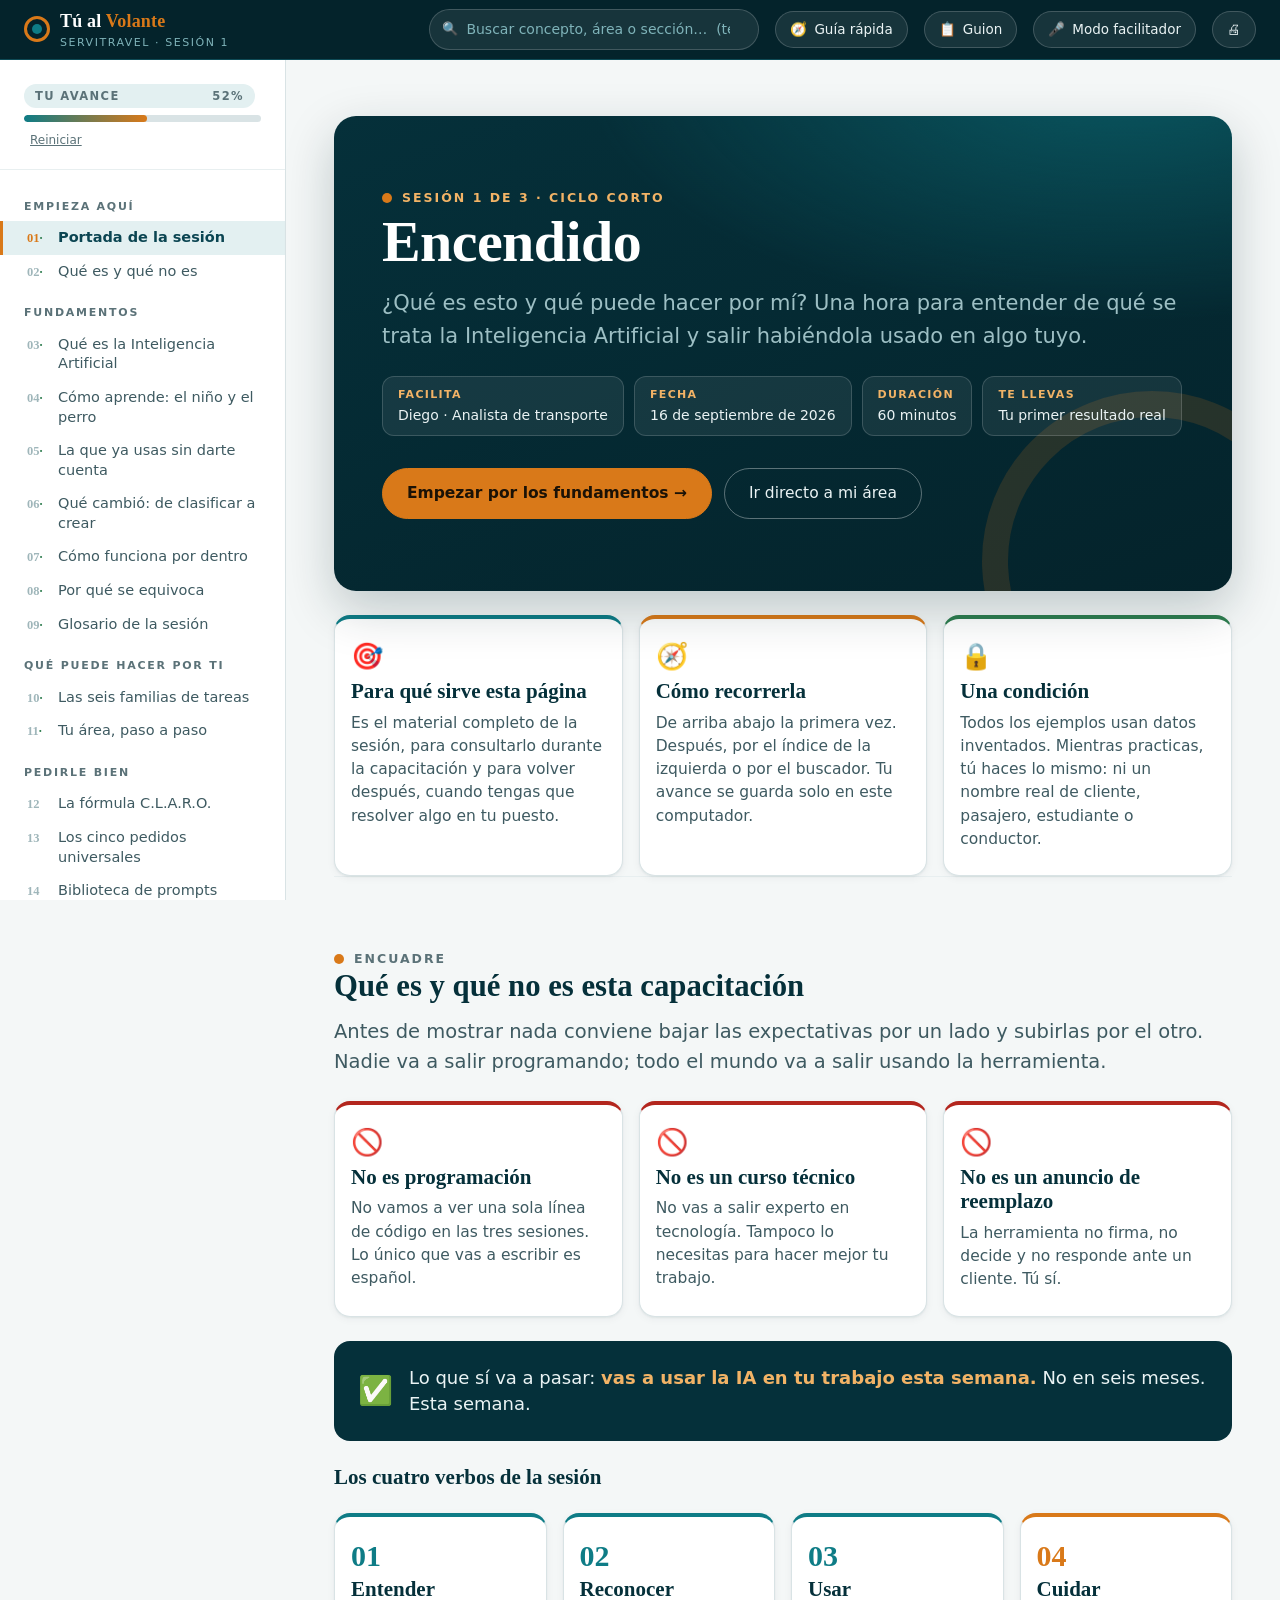
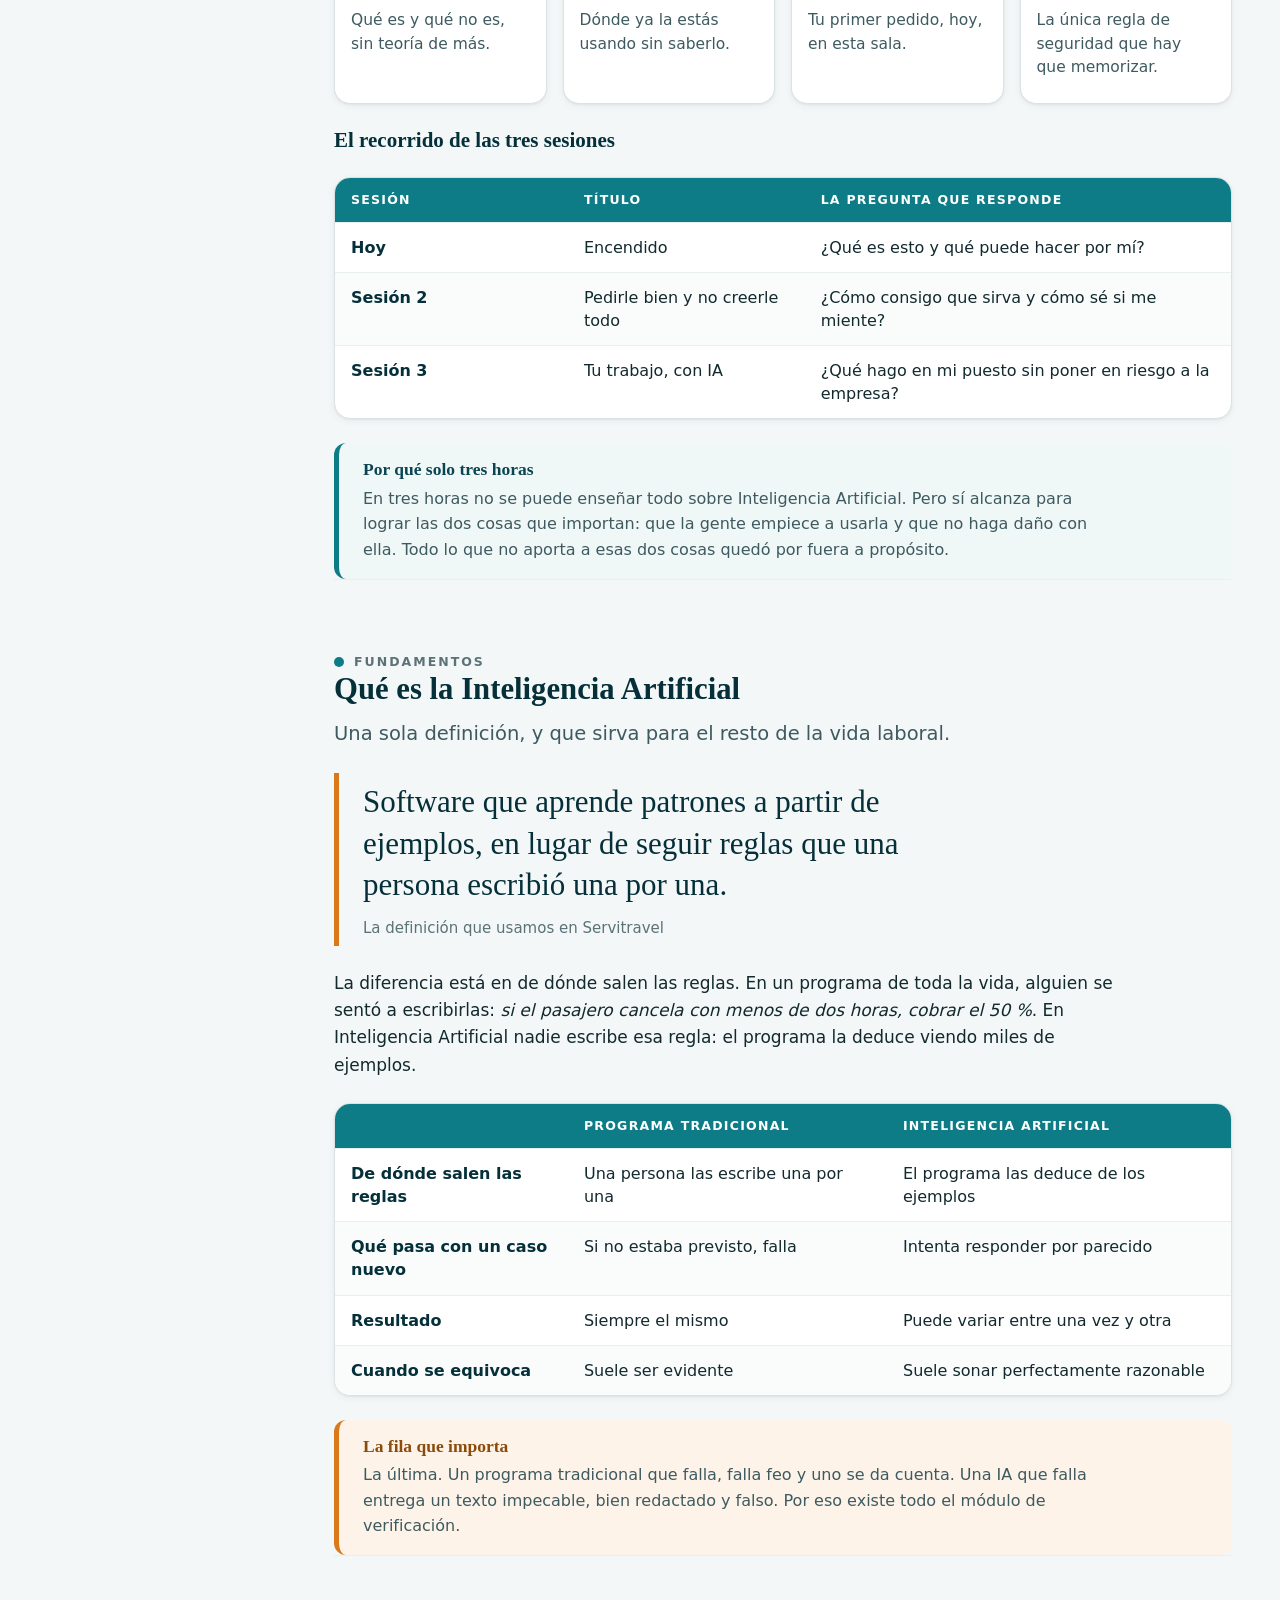
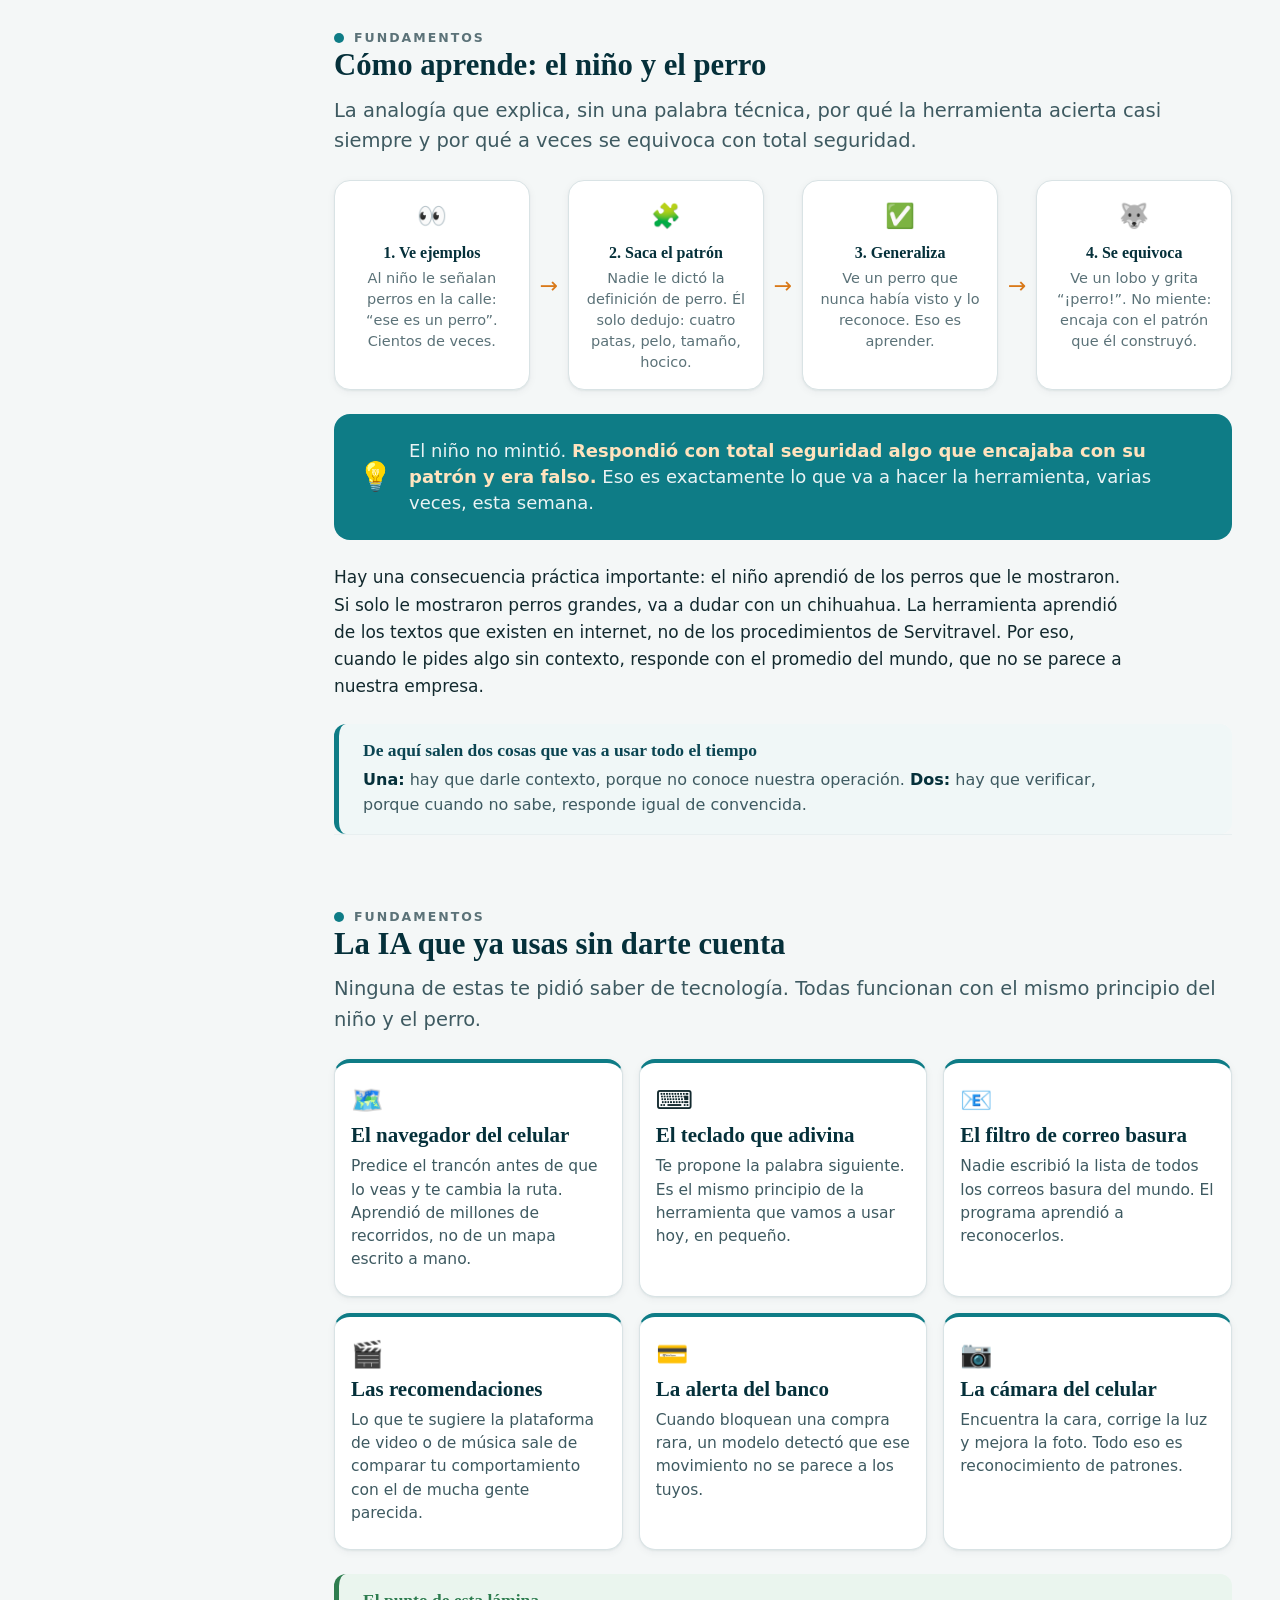
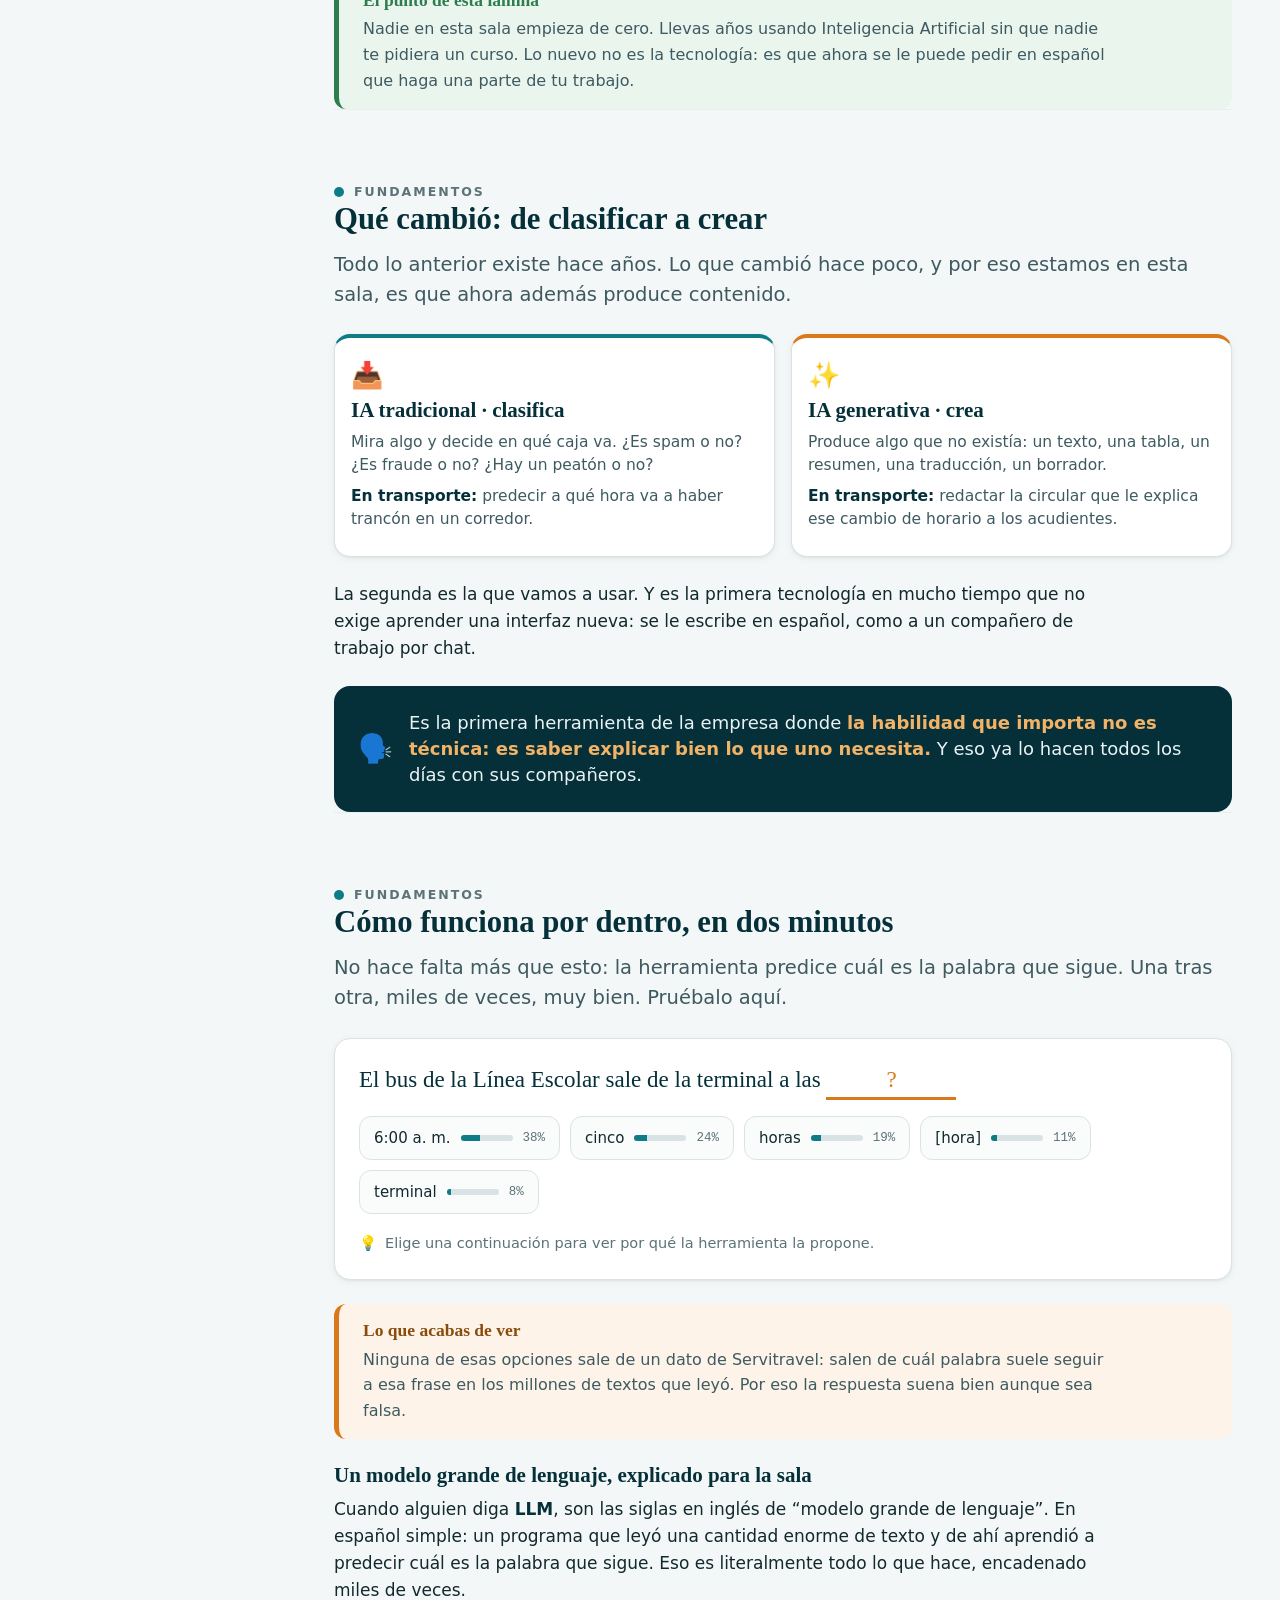
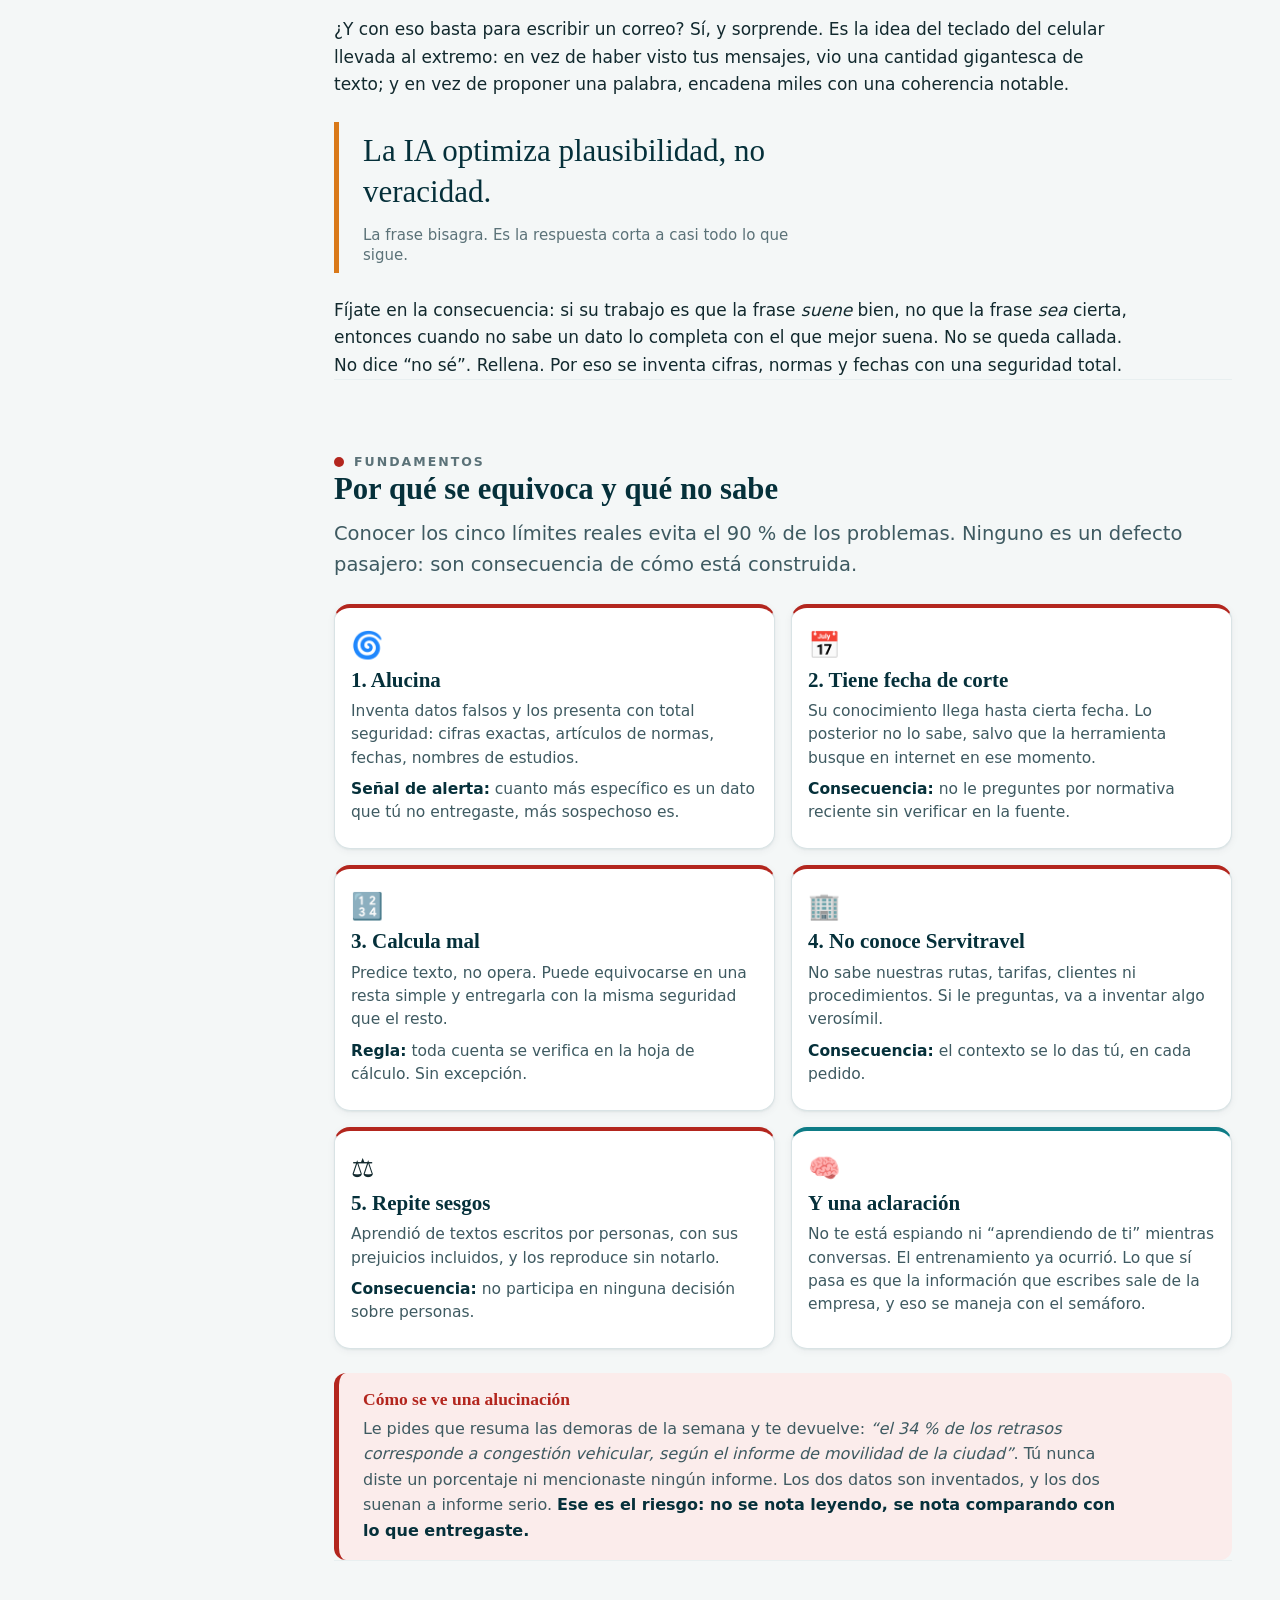
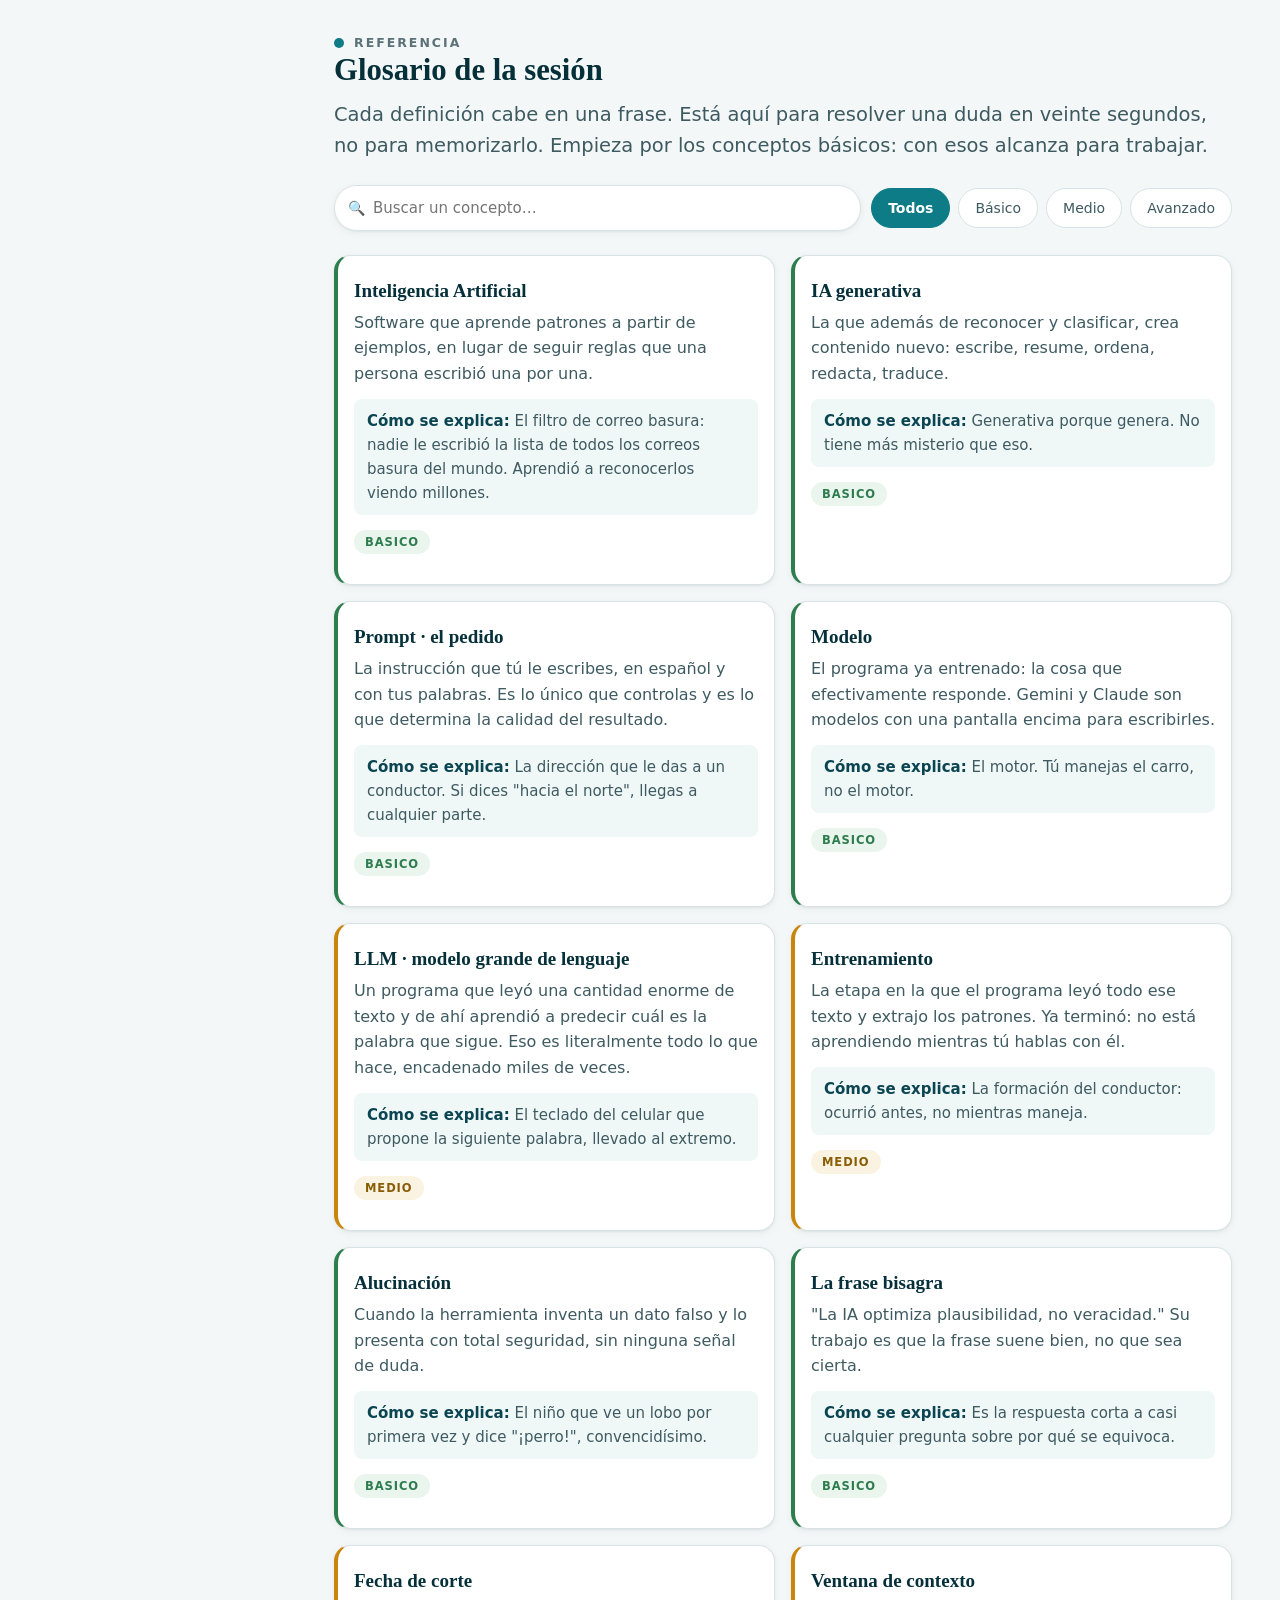
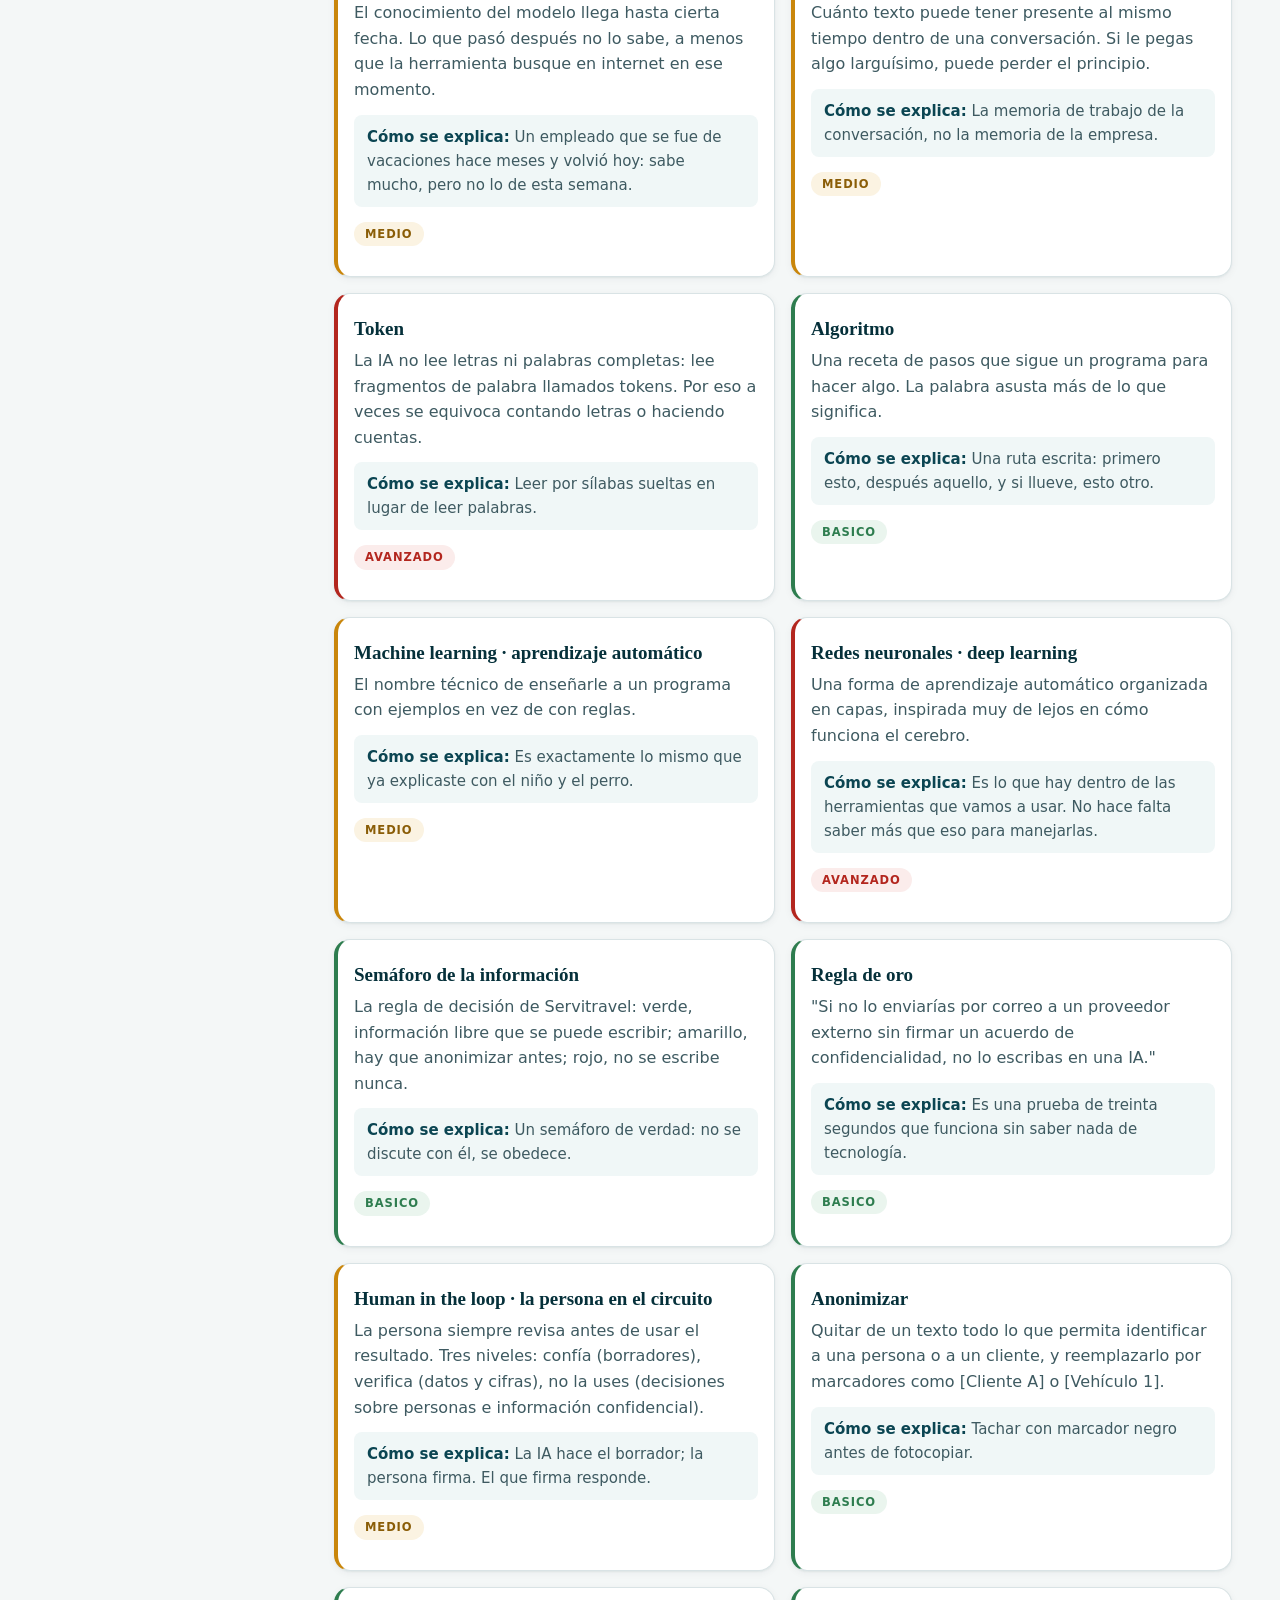
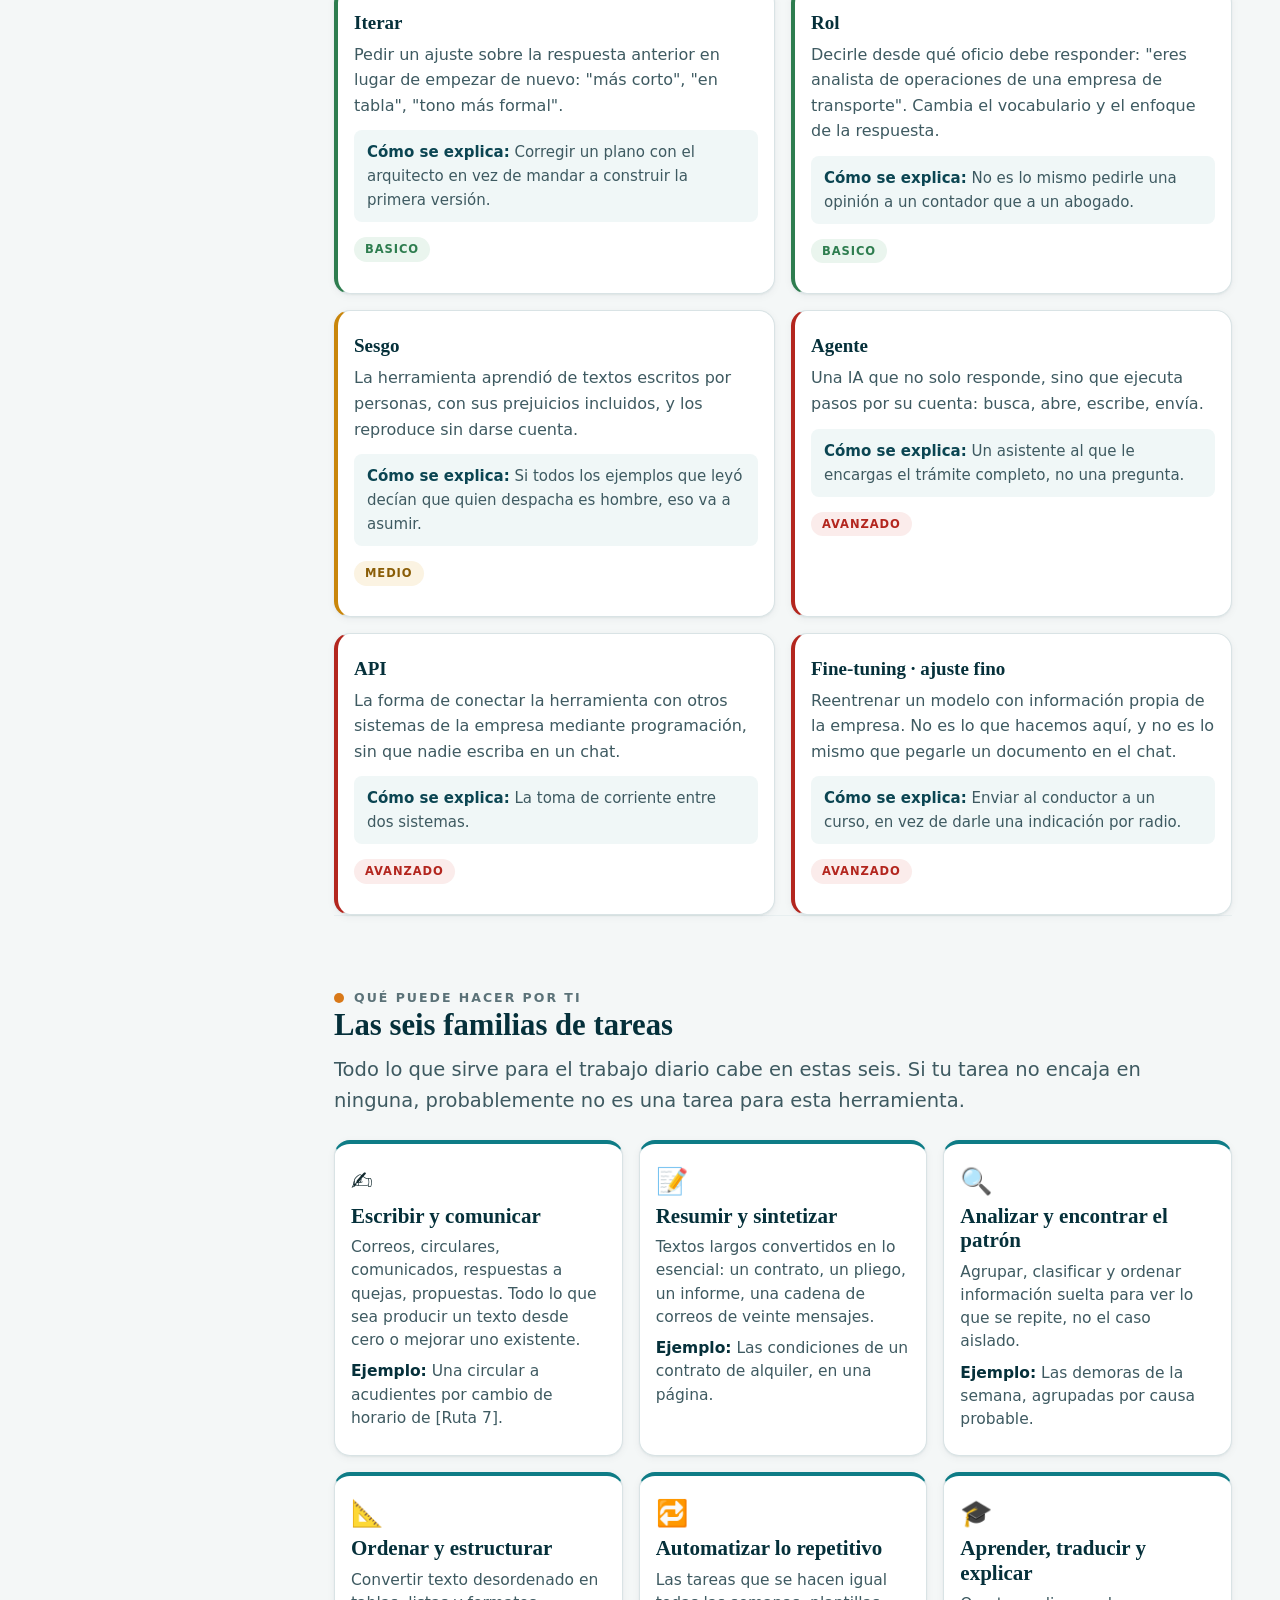
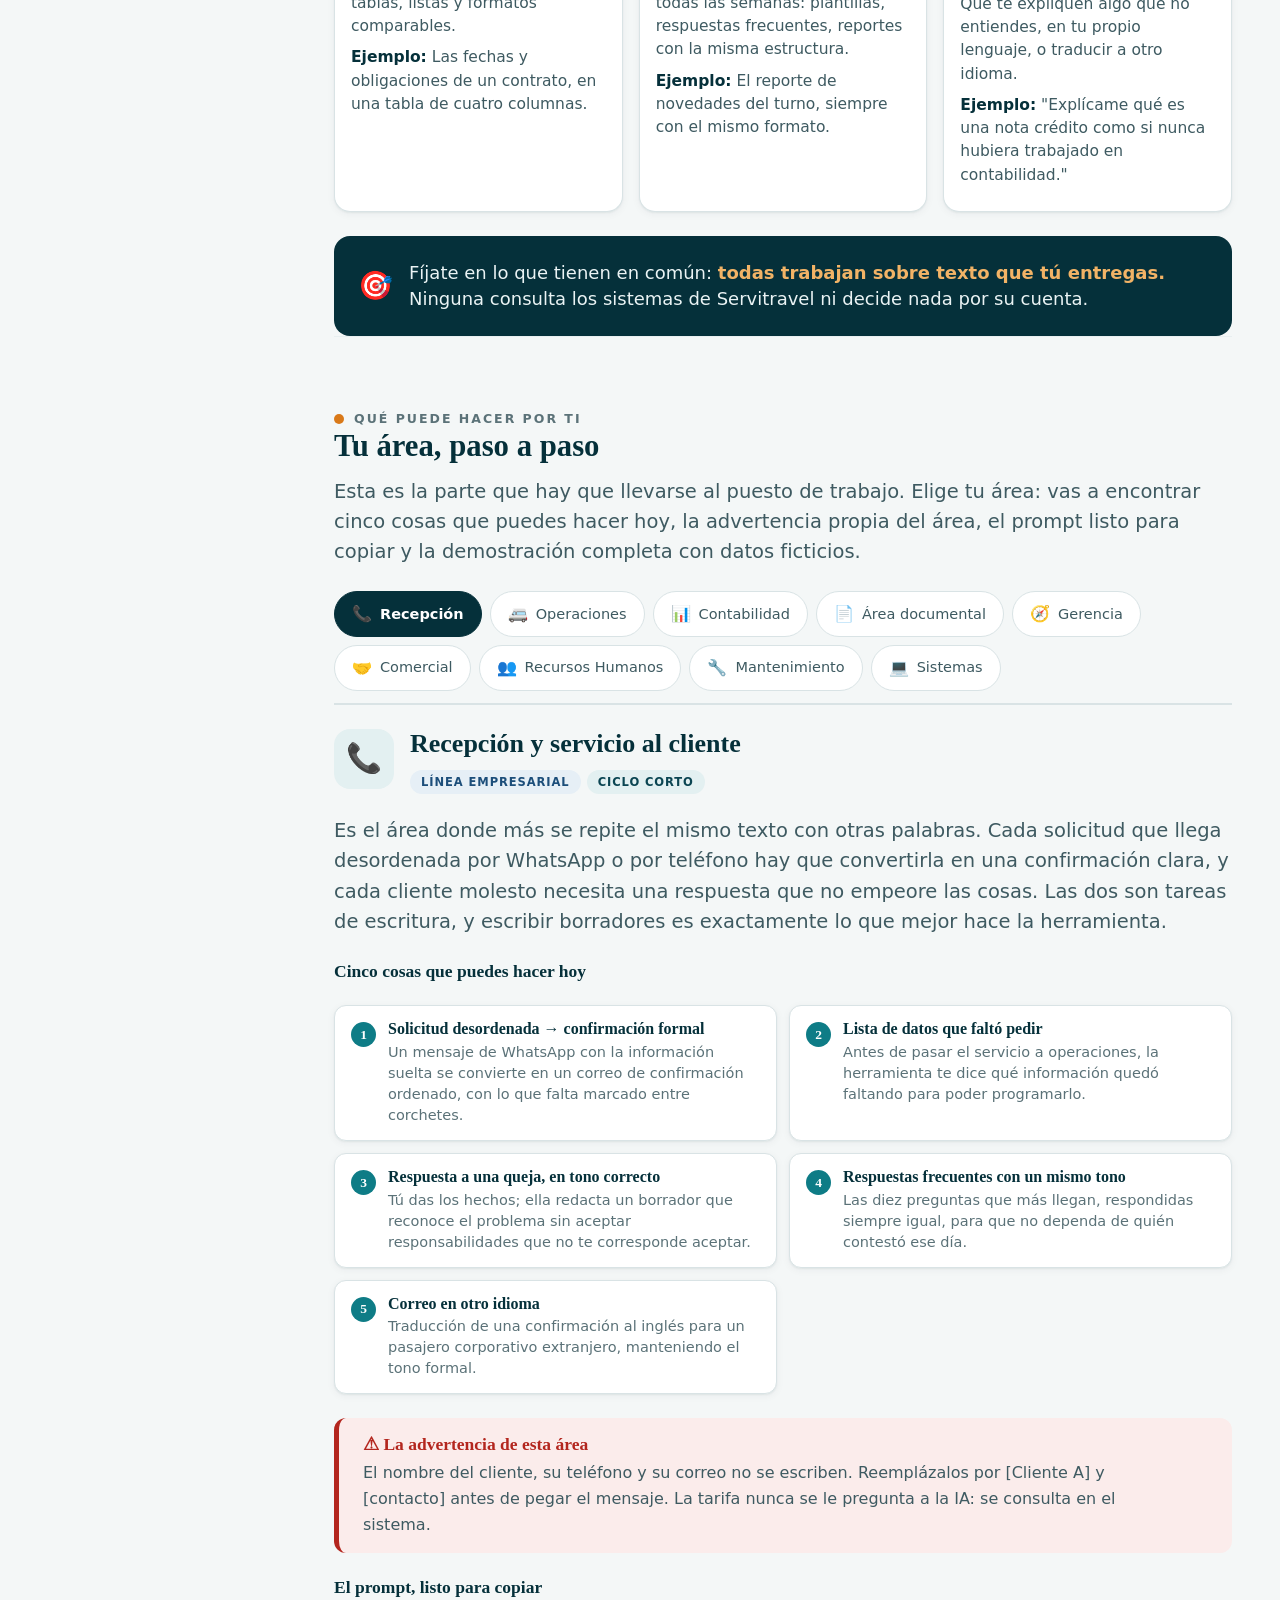
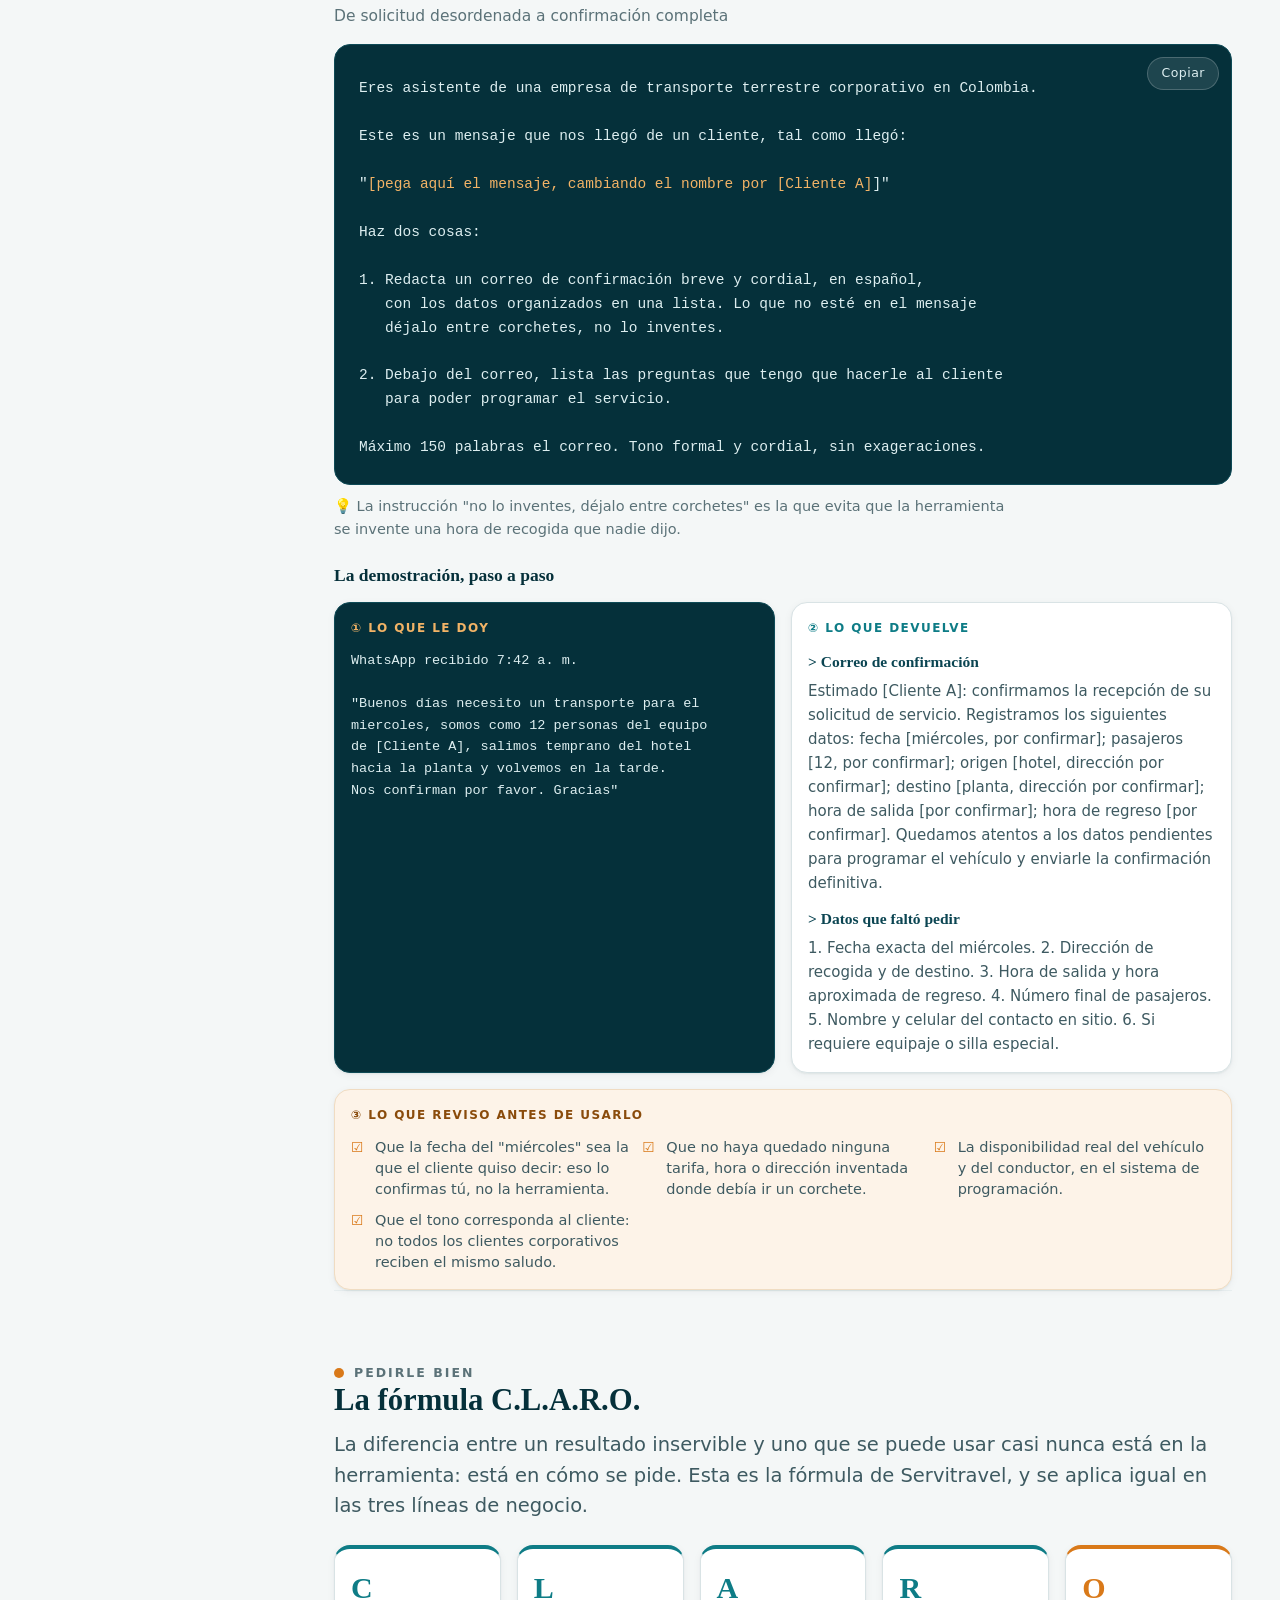
==== commit 786b3ef6: "Agrega la guía rápida: material de apoyo del participante Una página autónoma con lo esencial de la " ====
--- a/index.html
+++ b/index.html
@@ -29,6 +29,7 @@
     <div id="resultados-busqueda" class="oculto" role="listbox"></div>
   </div>
 
+  <a href="guia-rapida.html" class="boton-barra" title="Material de apoyo: lo esencial y los prompts listos para copiar">🧭 <span>Guía rápida</span></a>
   <a href="guion.html" class="boton-barra" title="Guion palabra por palabra de los 60 minutos">📋 <span>Guion</span></a>
   <button class="boton-barra" id="btn-facilitador" aria-pressed="false" title="Muestra el guion, las claves de los ejercicios y los tiempos (tecla F)">
     🎤 <span>Modo facilitador</span>
@@ -801,6 +802,11 @@
           <p>Abre la herramienta y hazle tres preguntas sobre lo que quieras: cocina, fútbol, un trámite. No tiene que ser de trabajo. El objetivo no es aprender nada nuevo, es perder el miedo a la pantalla en blanco. En la sesión 2 arrancamos preguntando quién la hizo.</p>
         </div>
 
+        <div class="aviso ok">
+          <h4>Tu material de apoyo · para tener abierto mientras trabajas</h4>
+          <p>La <a href="guia-rapida.html"><b>guía rápida</b></a> reúne lo esencial de esta sesión en una sola página: la fórmula C.L.A.R.O., el prompt de tu área listo para copiar, el semáforo de la información y los chequeos de antes de enviar. Se imprime, se guarda en PDF y se consulta desde el celular.</p>
+        </div>
+
         <h3 class="bloque">Qué viene en la sesión 2</h3>
         <div class="rejilla r2">
           <article class="tarjeta">
